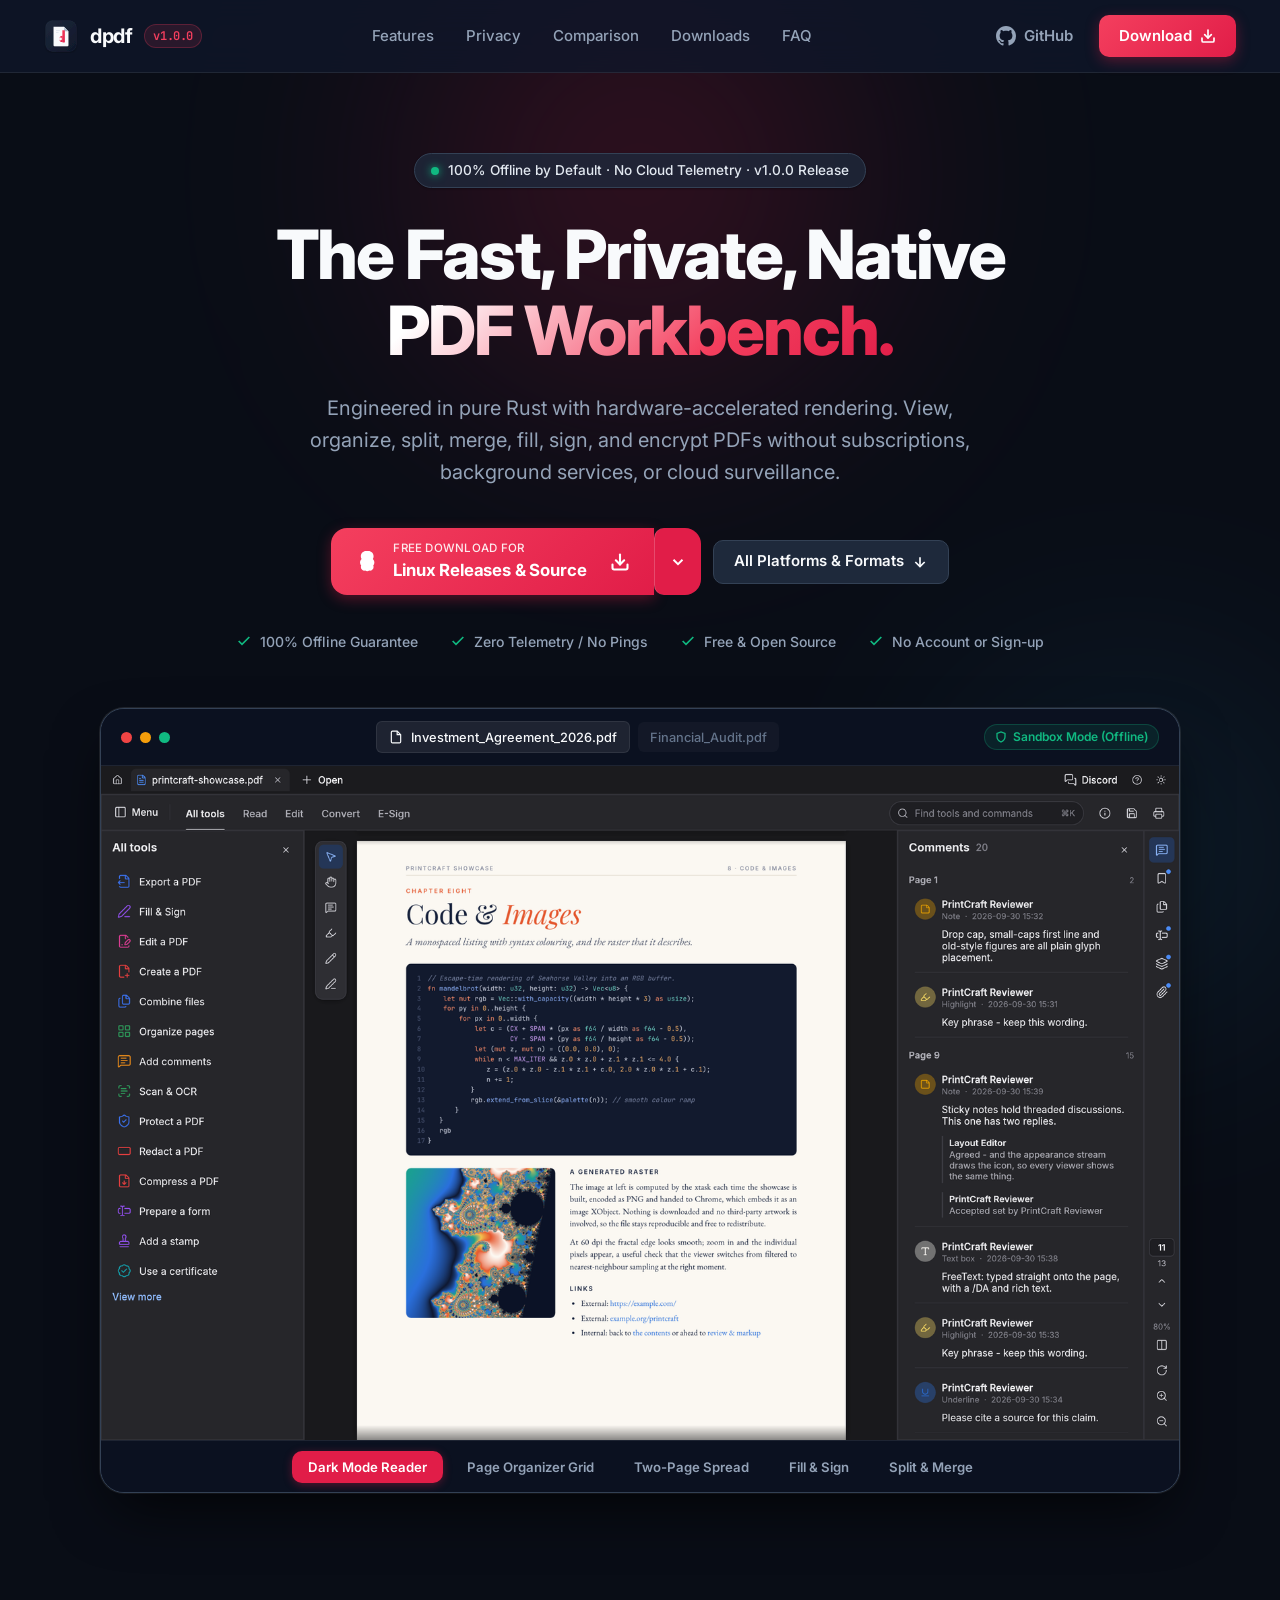
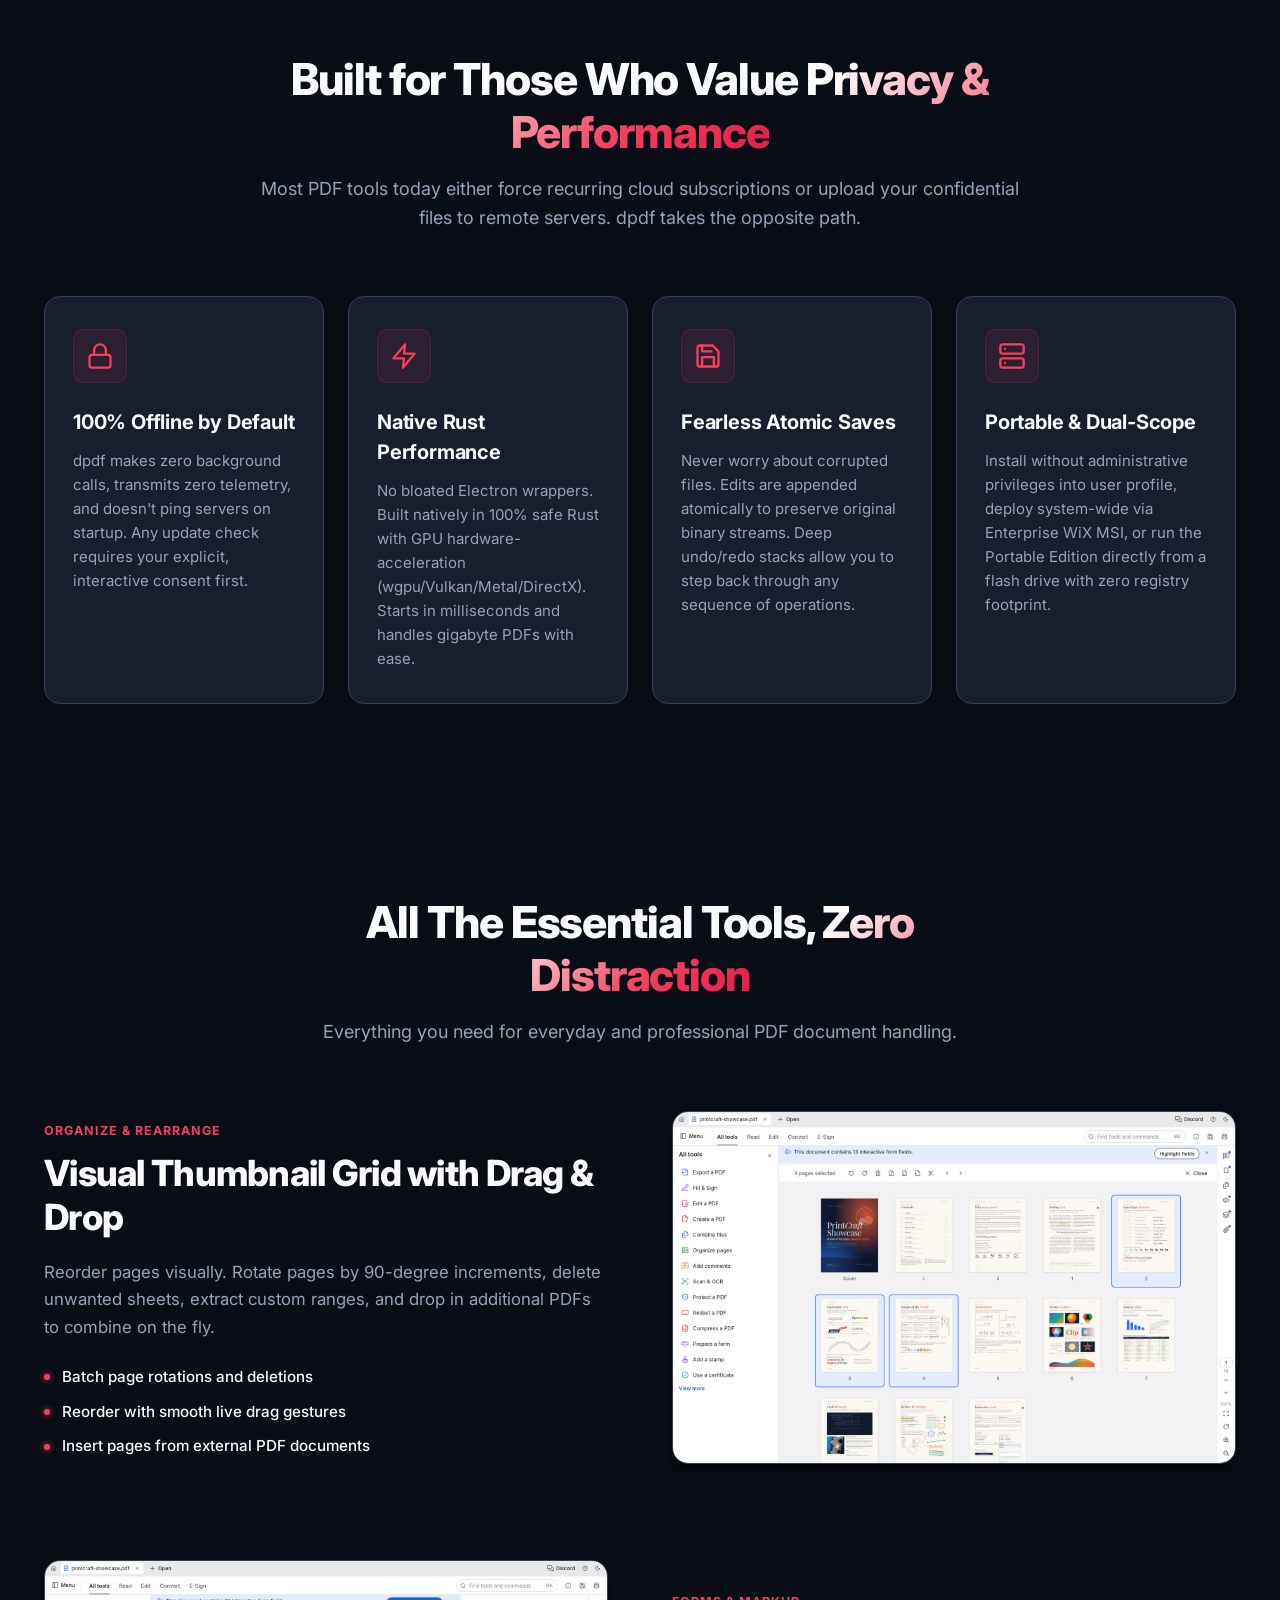
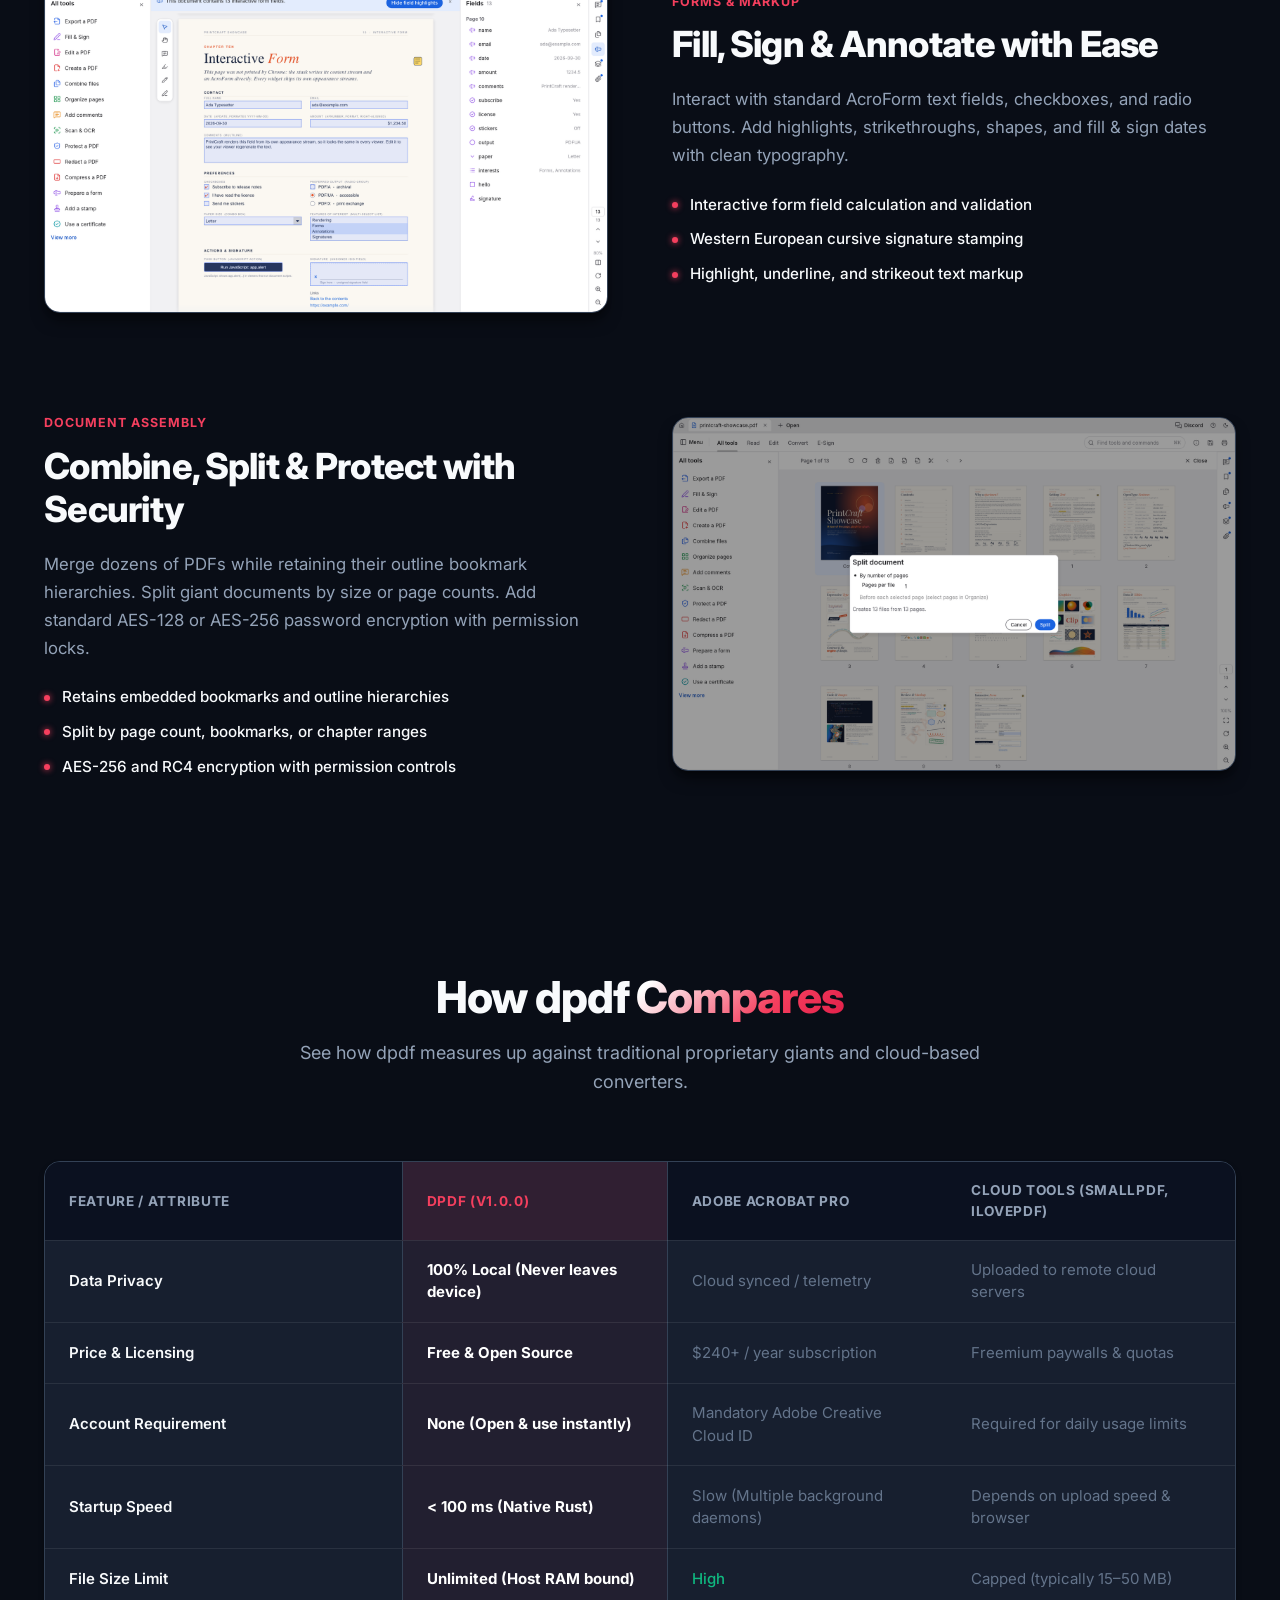
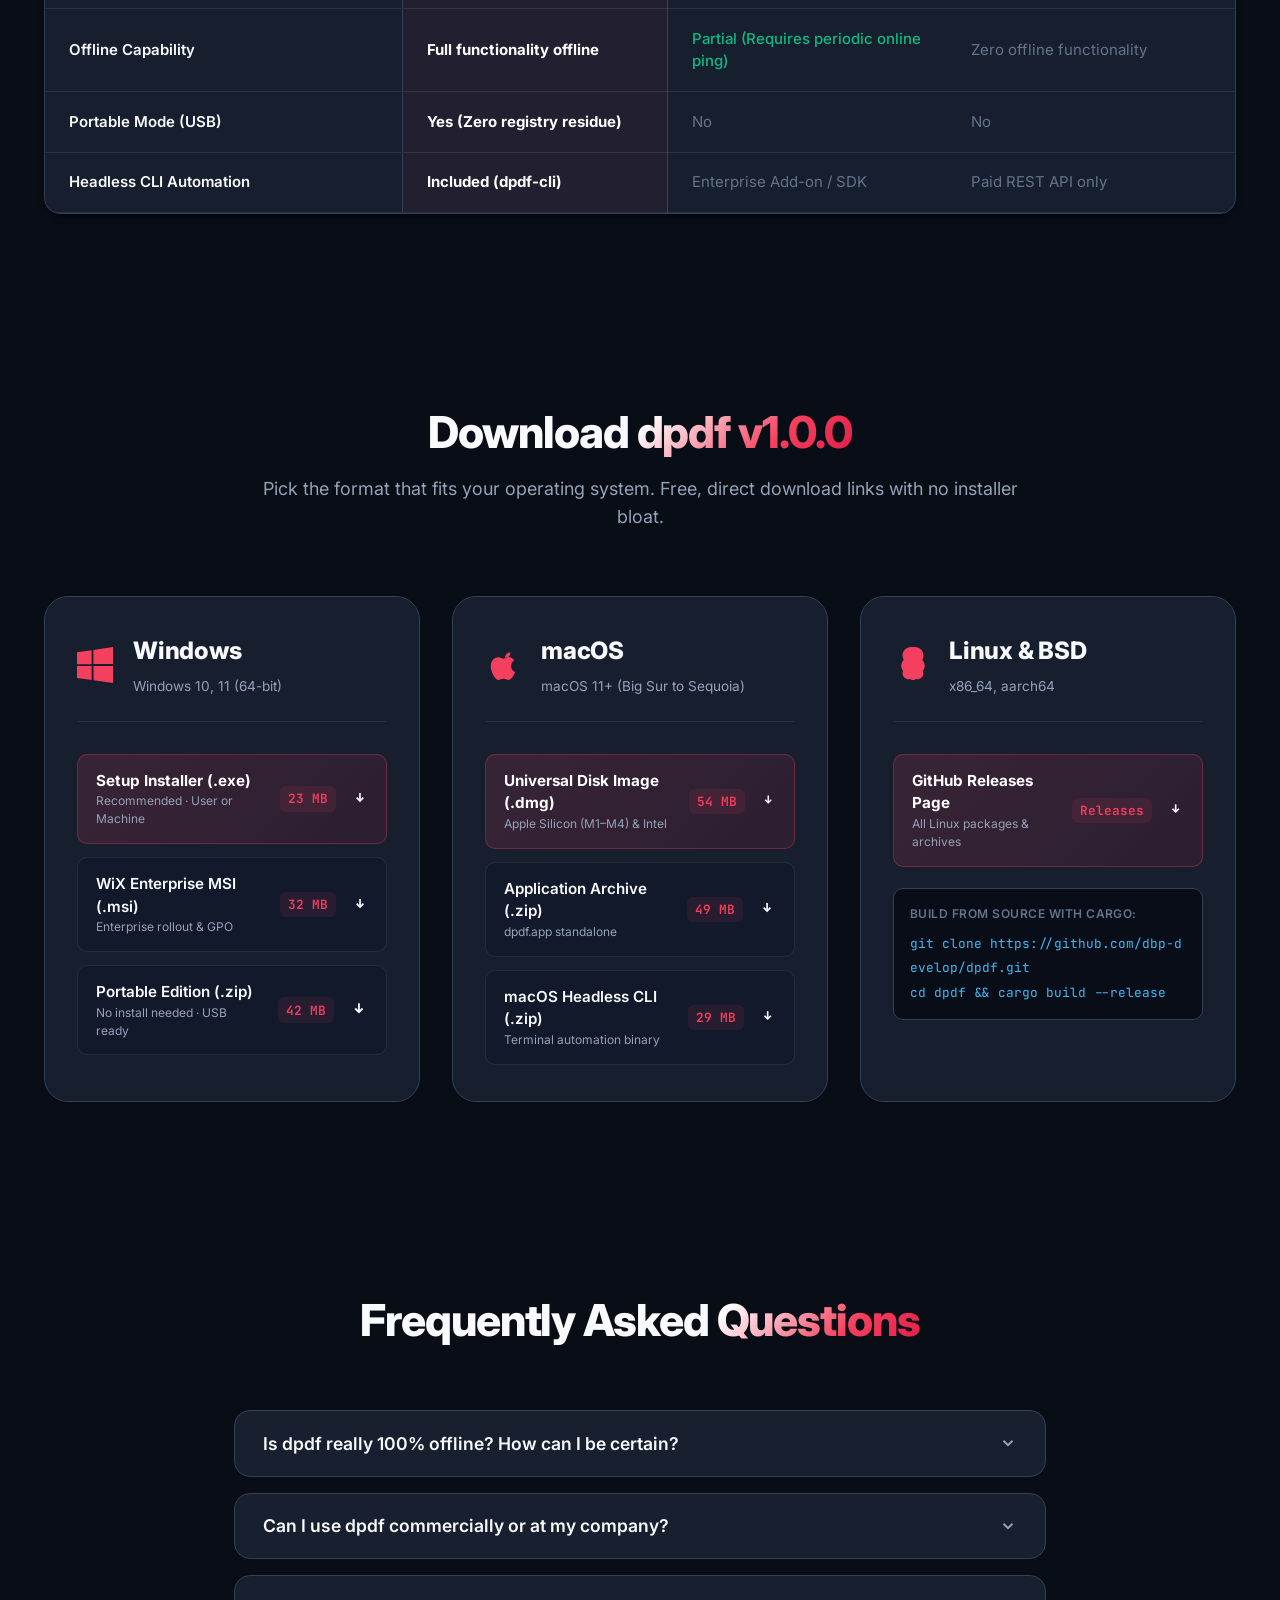
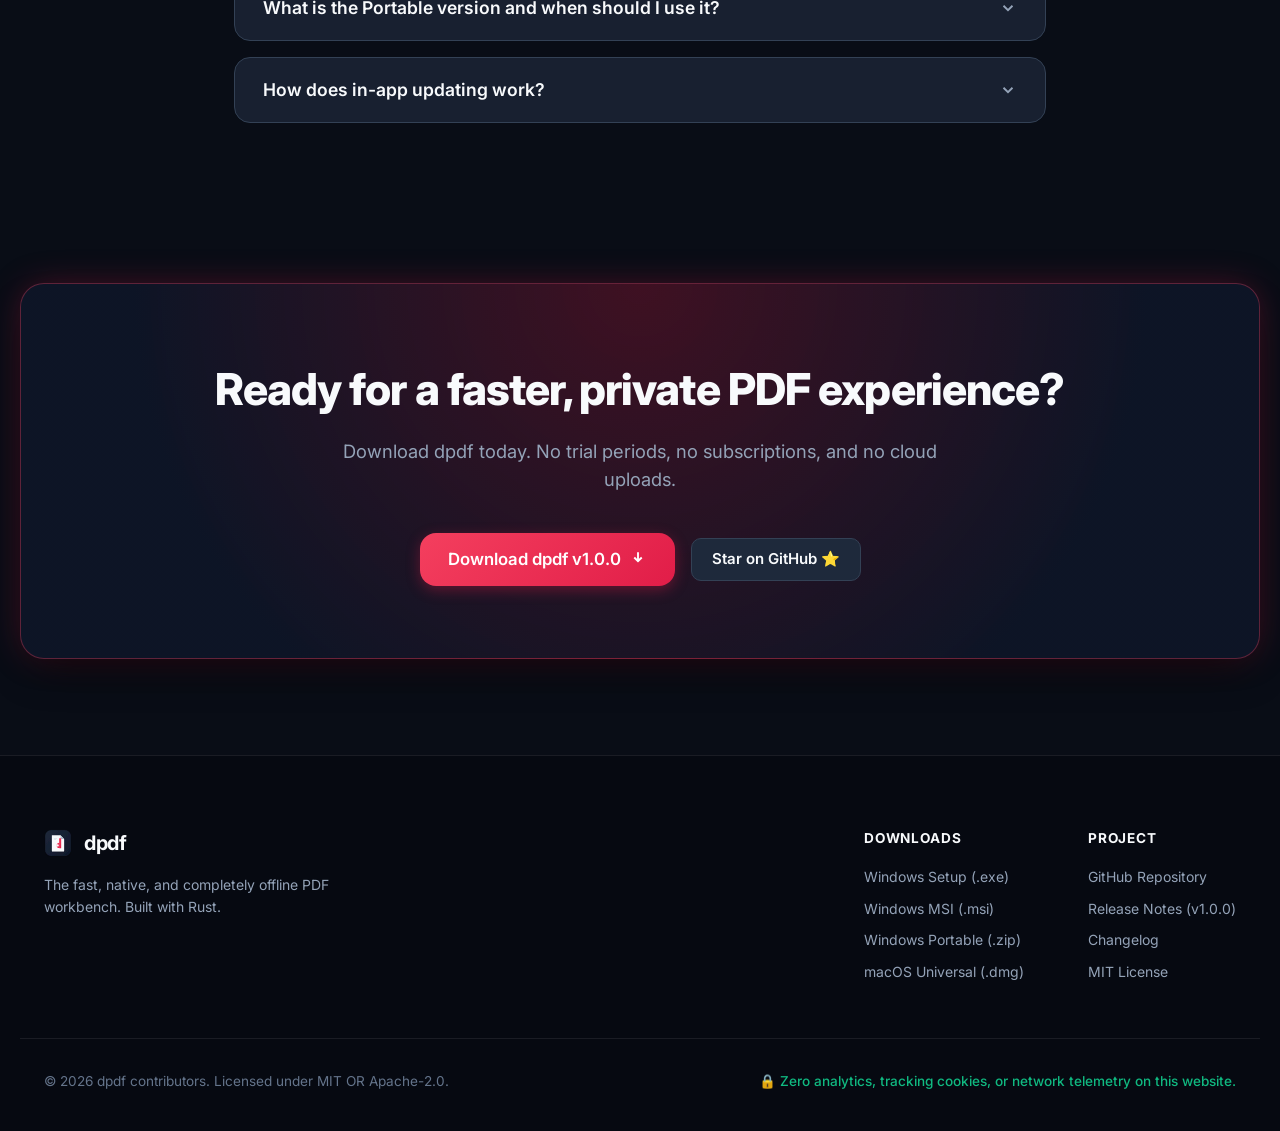
==== website/index.html @ d5a06e7b "feat(website): create modern product landing page for dpdf with direct downloads" ====
<!DOCTYPE html>
<html lang="en">
<head>
  <meta charset="UTF-8">
  <meta name="viewport" content="width=device-width, initial-scale=1.0">
  <title>dpdf — Fast, Private, and Completely Offline PDF Workbench</title>
  <meta name="description" content="A fast, native, and 100% offline PDF reader and editor written in pure Rust. View, organize, merge, split, annotate, and protect PDF documents with zero telemetry.">
  
  <!-- Open Graph / Social Media -->
  <meta property="og:type" content="website">
  <meta property="og:title" content="dpdf — Fast, Private, Completely Offline PDF Workbench">
  <meta property="og:description" content="Lightweight, zero-telemetry, pure native PDF workbench for Windows, macOS, and Linux. No accounts, no cloud uploads, instant startup.">
  <meta property="og:image" content="assets/dpdf-1024.png">
  
  <!-- Favicon -->
  <link rel="icon" type="image/svg+xml" href="assets/dpdf-icon.svg">
  <link rel="icon" type="image/x-icon" href="assets/dpdf.ico">
  <link rel="apple-touch-icon" href="assets/dpdf-1024.png">

  <!-- Google Fonts: Inter & JetBrains Mono -->
  <link rel="preconnect" href="https://fonts.googleapis.com">
  <link rel="preconnect" href="https://fonts.gstatic.com" crossorigin>
  <link href="https://fonts.googleapis.com/css2?family=Inter:wght@300;400;500;600;700;800&family=JetBrains+Mono:wght@400;600&display=swap" rel="stylesheet">

  <link rel="stylesheet" href="css/style.css">
</head>
<body class="dark-theme">

  <!-- Background decorative glows -->
  <div class="glow-bg glow-primary"></div>
  <div class="glow-bg glow-secondary"></div>

  <!-- Sticky Navbar -->
  <header class="navbar-wrapper">
    <div class="container navbar">
      <a href="#" class="brand-logo" aria-label="dpdf home">
        <img src="assets/dpdf-icon.svg" alt="dpdf mark" width="34" height="34" class="logo-mark">
        <span class="logo-text">dpdf</span>
        <span class="version-tag">v1.0.0</span>
      </a>

      <nav class="nav-links">
        <a href="#features">Features</a>
        <a href="#privacy">Privacy</a>
        <a href="#comparison">Comparison</a>
        <a href="#downloads">Downloads</a>
        <a href="#faq">FAQ</a>
      </nav>

      <div class="nav-actions">
        <a href="https://github.com/dbp-develop/dpdf" target="_blank" rel="noopener noreferrer" class="btn btn-ghost" title="View Source on GitHub">
          <svg width="20" height="20" viewBox="0 0 24 24" fill="currentColor">
            <path d="M12 0C5.37 0 0 5.37 0 12c0 5.31 3.435 9.795 8.205 11.385.6.105.825-.255.825-.57 0-.285-.015-1.23-.015-2.235-3.015.555-3.795-.735-4.035-1.41-.135-.345-.72-1.41-1.23-1.695-.42-.225-1.02-.78-.015-.795.945-.015 1.62.87 1.845 1.23 1.08 1.815 2.805 1.305 3.495.99.105-.78.42-1.305.765-1.605-2.67-.3-5.46-1.335-5.46-5.925 0-1.305.465-2.385 1.23-3.225-.12-.3-.54-1.53.12-3.18 0 0 1.005-.315 3.3 1.23.96-.27 1.98-.405 3-.405s2.04.135 3 .405c2.295-1.56 3.3-1.23 3.3-1.23.66 1.65.24 2.88.12 3.18.765.84 1.23 1.905 1.23 3.225 0 4.605-2.805 5.625-5.475 5.925.435.375.81 1.095.81 2.22 0 1.605-.015 2.895-.015 3.3 0 .315.225.69.825.57A12.02 12.02 0 0024 12c0-6.63-5.37-12-12-12z"/>
          </svg>
          <span class="desktop-only">GitHub</span>
        </a>
        <a href="#downloads" class="btn btn-primary nav-download-btn">
          <span>Download</span>
          <svg width="16" height="16" viewBox="0 0 24 24" fill="none" stroke="currentColor" stroke-width="2.5" stroke-linecap="round" stroke-linejoin="round">
            <path d="M21 15v4a2 2 0 0 1-2 2H5a2 2 0 0 1-2-2v-4"/>
            <polyline points="7 10 12 15 17 10"/>
            <line x1="12" y1="15" x2="12" y2="3"/>
          </svg>
        </a>
      </div>
    </div>
  </header>

  <!-- Hero Section -->
  <section class="hero-section">
    <div class="container hero-content">
      <div class="badge-pill">
        <span class="badge-dot"></span>
        <span>100% Offline by Default · No Cloud Telemetry · v1.0.0 Release</span>
      </div>

      <h1 class="hero-title">
        The Fast, Private, Native<br>
        <span class="text-gradient">PDF Workbench.</span>
      </h1>

      <p class="hero-subtitle">
        Engineered in pure Rust with hardware-accelerated rendering. View, organize, split, merge, fill, sign, and encrypt PDFs without subscriptions, background services, or cloud surveillance.
      </p>

      <!-- Smart Detected Download CTA -->
      <div class="hero-cta-container">
        <div class="primary-download-group">
          <a href="https://github.com/dbp-develop/dpdf/releases/download/v1.0.0/dpdf-1.0.0-setup.exe" id="main-download-btn" class="btn btn-hero btn-primary">
            <div class="btn-icon-wrapper" id="btn-os-icon">
              <!-- Default Windows icon -->
              <svg width="22" height="22" viewBox="0 0 24 24" fill="currentColor">
                <path d="M0 3.449L9.75 2.1v9.451H0m10.949-9.602L24 0v11.4H10.949M0 12.6h9.75v9.451L0 20.699M10.949 12.6H24V24l-12.9-1.801"/>
              </svg>
            </div>
            <div class="btn-text-wrapper">
              <span class="btn-subtext">Free Download for</span>
              <span class="btn-maintext" id="btn-os-label">Windows (64-bit .exe)</span>
            </div>
            <svg class="btn-arrow" width="20" height="20" viewBox="0 0 24 24" fill="none" stroke="currentColor" stroke-width="2.5" stroke-linecap="round" stroke-linejoin="round">
              <path d="M21 15v4a2 2 0 0 1-2 2H5a2 2 0 0 1-2-2v-4"/>
              <polyline points="7 10 12 15 17 10"/>
              <line x1="12" y1="15" x2="12" y2="3"/>
            </svg>
          </a>

          <!-- Quick platform picker dropdown toggle -->
          <button class="btn btn-hero-dropdown" id="platform-menu-toggle" aria-label="Choose other platform" aria-expanded="false">
            <svg width="18" height="18" viewBox="0 0 24 24" fill="none" stroke="currentColor" stroke-width="2.5">
              <polyline points="6 9 12 15 18 9"></polyline>
            </svg>
          </button>

          <!-- Dropdown menu -->
          <div class="platform-dropdown-menu" id="platform-dropdown">
            <div class="dropdown-header">Windows (64-bit)</div>
            <a href="https://github.com/dbp-develop/dpdf/releases/download/v1.0.0/dpdf-1.0.0-setup.exe" class="dropdown-item">
              <span class="item-title">Setup Installer (.exe)</span>
              <span class="item-desc">User & Machine UAC options · 23 MB</span>
            </a>
            <a href="https://github.com/dbp-develop/dpdf/releases/download/v1.0.0/dpdf-1.0.0-windows-x64.msi" class="dropdown-item">
              <span class="item-title">WiX Enterprise Package (.msi)</span>
              <span class="item-desc">Enterprise deployment & associations · 32 MB</span>
            </a>
            <a href="https://github.com/dbp-develop/dpdf/releases/download/v1.0.0/dpdf-1.0.0-windows-x64-portable.zip" class="dropdown-item">
              <span class="item-title">Portable Edition (.zip)</span>
              <span class="item-desc">Zero-install standalone (USB ready) · 42 MB</span>
            </a>

            <div class="dropdown-divider"></div>
            <div class="dropdown-header">macOS (Universal)</div>
            <a href="https://github.com/dbp-develop/dpdf/releases/download/v1.0.0/dpdf-1.0.0-macos-universal.dmg" class="dropdown-item">
              <span class="item-title">Apple Silicon & Intel (.dmg)</span>
              <span class="item-desc">Drag to Applications disk image · 54 MB</span>
            </a>
            <a href="https://github.com/dbp-develop/dpdf/releases/download/v1.0.0/dpdf-1.0.0-macos-universal.zip" class="dropdown-item">
              <span class="item-title">macOS App Archive (.zip)</span>
              <span class="item-desc">Universal dpdf.app bundle · 49 MB</span>
            </a>

            <div class="dropdown-divider"></div>
            <div class="dropdown-header">Linux & Automation</div>
            <a href="https://github.com/dbp-develop/dpdf/releases/latest" class="dropdown-item">
              <span class="item-title">Linux Releases & Source</span>
              <span class="item-desc">Tarball, AppImage, and source packages</span>
            </a>
            <a href="https://github.com/dbp-develop/dpdf/releases/download/v1.0.0/dpdf-cli-1.0.0-macos-universal.zip" class="dropdown-item">
              <span class="item-title">Headless CLI (dpdf-cli)</span>
              <span class="item-desc">For batch scripts, CI/CD, and terminals</span>
            </a>
          </div>
        </div>

        <a href="#downloads" class="btn btn-secondary">
          <span>All Platforms & Formats</span>
          <svg width="16" height="16" viewBox="0 0 24 24" fill="none" stroke="currentColor" stroke-width="2.5">
            <line x1="12" y1="5" x2="12" y2="19"></line>
            <polyline points="19 12 12 19 5 12"></polyline>
          </svg>
        </a>
      </div>

      <div class="hero-trust-bar">
        <div class="trust-item">
          <svg width="16" height="16" viewBox="0 0 24 24" fill="none" stroke="var(--color-emerald)" stroke-width="2.5"><polyline points="20 6 9 17 4 12"/></svg>
          <span>100% Offline Guarantee</span>
        </div>
        <div class="trust-item">
          <svg width="16" height="16" viewBox="0 0 24 24" fill="none" stroke="var(--color-emerald)" stroke-width="2.5"><polyline points="20 6 9 17 4 12"/></svg>
          <span>Zero Telemetry / No Pings</span>
        </div>
        <div class="trust-item">
          <svg width="16" height="16" viewBox="0 0 24 24" fill="none" stroke="var(--color-emerald)" stroke-width="2.5"><polyline points="20 6 9 17 4 12"/></svg>
          <span>Free & Open Source</span>
        </div>
        <div class="trust-item">
          <svg width="16" height="16" viewBox="0 0 24 24" fill="none" stroke="var(--color-emerald)" stroke-width="2.5"><polyline points="20 6 9 17 4 12"/></svg>
          <span>No Account or Sign-up</span>
        </div>
      </div>

      <!-- App Mockup Preview -->
      <div class="hero-window-mockup">
        <div class="window-chrome">
          <div class="window-controls">
            <span class="control-dot close"></span>
            <span class="control-dot minimize"></span>
            <span class="control-dot maximize"></span>
          </div>
          <div class="window-tabs">
            <div class="window-tab active">
              <svg width="14" height="14" viewBox="0 0 24 24" fill="none" stroke="currentColor" stroke-width="2"><path d="M14 2H6a2 2 0 0 0-2 2v16a2 2 0 0 0 2 2h12a2 2 0 0 0 2-2V8z"/><polyline points="14 2 14 8 20 8"/></svg>
              <span>Investment_Agreement_2026.pdf</span>
            </div>
            <div class="window-tab">
              <span>Financial_Audit.pdf</span>
            </div>
          </div>
          <div class="window-badge">
            <svg width="12" height="12" viewBox="0 0 24 24" fill="none" stroke="var(--color-emerald)" stroke-width="2.5"><path d="M12 22s8-4 8-10V5l-8-3-8 3v7c0 6 8 10 8 10z"/></svg>
            <span>Sandbox Mode (Offline)</span>
          </div>
        </div>

        <div class="window-viewport">
          <img src="assets/pdfcraft-dark.png" id="preview-img" alt="dpdf desktop application preview" loading="eager">
        </div>

        <!-- Interactive preview switchers -->
        <div class="preview-tabs">
          <button class="preview-tab active" data-src="assets/pdfcraft-dark.png">Dark Mode Reader</button>
          <button class="preview-tab" data-src="assets/pdfcraft-organize.png">Page Organizer Grid</button>
          <button class="preview-tab" data-src="assets/pdfcraft-viewer.png">Two-Page Spread</button>
          <button class="preview-tab" data-src="assets/pdfcraft-forms.png">Fill & Sign</button>
          <button class="preview-tab" data-src="assets/pdfcraft-split.png">Split & Merge</button>
        </div>
      </div>
    </div>
  </section>

  <!-- Core Pillars Grid -->
  <section class="section pillars-section" id="privacy">
    <div class="container">
      <div class="section-header">
        <h2 class="section-title">Built for Those Who Value <span class="text-gradient">Privacy & Performance</span></h2>
        <p class="section-subtitle">Most PDF tools today either force recurring cloud subscriptions or upload your confidential files to remote servers. dpdf takes the opposite path.</p>
      </div>

      <div class="pillars-grid">
        <div class="pillar-card">
          <div class="pillar-icon-box">
            <svg width="28" height="28" viewBox="0 0 24 24" fill="none" stroke="currentColor" stroke-width="2" stroke-linecap="round" stroke-linejoin="round">
              <rect x="3" y="11" width="18" height="11" rx="2" ry="2"/>
              <path d="M7 11V7a5 5 0 0 1 10 0v4"/>
            </svg>
          </div>
          <h3 class="pillar-title">100% Offline by Default</h3>
          <p class="pillar-desc">
            dpdf makes zero background calls, transmits zero telemetry, and doesn't ping servers on startup. Any update check requires your explicit, interactive consent first.
          </p>
        </div>

        <div class="pillar-card">
          <div class="pillar-icon-box">
            <svg width="28" height="28" viewBox="0 0 24 24" fill="none" stroke="currentColor" stroke-width="2" stroke-linecap="round" stroke-linejoin="round">
              <polygon points="13 2 3 14 12 14 11 22 21 10 12 10 13 2"/>
            </svg>
          </div>
          <h3 class="pillar-title">Native Rust Performance</h3>
          <p class="pillar-desc">
            No bloated Electron wrappers. Built natively in 100% safe Rust with GPU hardware-acceleration (wgpu/Vulkan/Metal/DirectX). Starts in milliseconds and handles gigabyte PDFs with ease.
          </p>
        </div>

        <div class="pillar-card">
          <div class="pillar-icon-box">
            <svg width="28" height="28" viewBox="0 0 24 24" fill="none" stroke="currentColor" stroke-width="2" stroke-linecap="round" stroke-linejoin="round">
              <path d="M19 21H5a2 2 0 0 1-2-2V5a2 2 0 0 1 2-2h11l5 5v11a2 2 0 0 1-2 2z"/>
              <polyline points="17 21 17 13 7 13 7 21"/>
              <polyline points="7 3 7 8 15 8"/>
            </svg>
          </div>
          <h3 class="pillar-title">Fearless Atomic Saves</h3>
          <p class="pillar-desc">
            Never worry about corrupted files. Edits are appended atomically to preserve original binary streams. Deep undo/redo stacks allow you to step back through any sequence of operations.
          </p>
        </div>

        <div class="pillar-card">
          <div class="pillar-icon-box">
            <svg width="28" height="28" viewBox="0 0 24 24" fill="none" stroke="currentColor" stroke-width="2" stroke-linecap="round" stroke-linejoin="round">
              <rect x="2" y="2" width="20" height="8" rx="2" ry="2"/>
              <rect x="2" y="14" width="20" height="8" rx="2" ry="2"/>
              <line x1="6" y1="6" x2="6.01" y2="6"/>
              <line x1="6" y1="18" x2="6.01" y2="18"/>
            </svg>
          </div>
          <h3 class="pillar-title">Portable & Dual-Scope</h3>
          <p class="pillar-desc">
            Install without administrative privileges into user profile, deploy system-wide via Enterprise WiX MSI, or run the Portable Edition directly from a flash drive with zero registry footprint.
          </p>
        </div>
      </div>
    </div>
  </section>

  <!-- Feature Showcase -->
  <section class="section features-section" id="features">
    <div class="container">
      <div class="section-header">
        <h2 class="section-title">All The Essential Tools, <span class="text-gradient">Zero Distraction</span></h2>
        <p class="section-subtitle">Everything you need for everyday and professional PDF document handling.</p>
      </div>

      <div class="feature-rows">
        <!-- Feature 1 -->
        <div class="feature-row">
          <div class="feature-info">
            <span class="feature-tag">Organize & Rearrange</span>
            <h3 class="feature-heading">Visual Thumbnail Grid with Drag & Drop</h3>
            <p class="feature-text">
              Reorder pages visually. Rotate pages by 90-degree increments, delete unwanted sheets, extract custom ranges, and drop in additional PDFs to combine on the fly.
            </p>
            <ul class="feature-checklist">
              <li>Batch page rotations and deletions</li>
              <li>Reorder with smooth live drag gestures</li>
              <li>Insert pages from external PDF documents</li>
            </ul>
          </div>
          <div class="feature-media">
            <img src="assets/pdfcraft-organize.png" alt="dpdf organize pages tool" loading="lazy">
          </div>
        </div>

        <!-- Feature 2 -->
        <div class="feature-row reverse">
          <div class="feature-info">
            <span class="feature-tag">Forms & Markup</span>
            <h3 class="feature-heading">Fill, Sign & Annotate with Ease</h3>
            <p class="feature-text">
              Interact with standard AcroForm text fields, checkboxes, and radio buttons. Add highlights, strikethroughs, shapes, and fill & sign dates with clean typography.
            </p>
            <ul class="feature-checklist">
              <li>Interactive form field calculation and validation</li>
              <li>Western European cursive signature stamping</li>
              <li>Highlight, underline, and strikeout text markup</li>
            </ul>
          </div>
          <div class="feature-media">
            <img src="assets/pdfcraft-forms.png" alt="dpdf form filling and annotation" loading="lazy">
          </div>
        </div>

        <!-- Feature 3 -->
        <div class="feature-row">
          <div class="feature-info">
            <span class="feature-tag">Document Assembly</span>
            <h3 class="feature-heading">Combine, Split & Protect with Security</h3>
            <p class="feature-text">
              Merge dozens of PDFs while retaining their outline bookmark hierarchies. Split giant documents by size or page counts. Add standard AES-128 or AES-256 password encryption with permission locks.
            </p>
            <ul class="feature-checklist">
              <li>Retains embedded bookmarks and outline hierarchies</li>
              <li>Split by page count, bookmarks, or chapter ranges</li>
              <li>AES-256 and RC4 encryption with permission controls</li>
            </ul>
          </div>
          <div class="feature-media">
            <img src="assets/pdfcraft-split.png" alt="dpdf split and combine PDFs" loading="lazy">
          </div>
        </div>
      </div>
    </div>
  </section>

  <!-- Head-to-Head Comparison -->
  <section class="section comparison-section" id="comparison">
    <div class="container">
      <div class="section-header">
        <h2 class="section-title">How dpdf <span class="text-gradient">Compares</span></h2>
        <p class="section-subtitle">See how dpdf measures up against traditional proprietary giants and cloud-based converters.</p>
      </div>

      <div class="table-wrapper">
        <table class="comparison-table">
          <thead>
            <tr>
              <th class="table-col-feature">Feature / Attribute</th>
              <th class="table-col-dpdf highlight">dpdf (v1.0.0)</th>
              <th class="table-col-other">Adobe Acrobat Pro</th>
              <th class="table-col-other">Cloud Tools (Smallpdf, ILovePDF)</th>
            </tr>
          </thead>
          <tbody>
            <tr>
              <td class="feature-name">Data Privacy</td>
              <td class="table-cell-check highlight"><strong>100% Local (Never leaves device)</strong></td>
              <td class="table-cell-cross">Cloud synced / telemetry</td>
              <td class="table-cell-cross">Uploaded to remote cloud servers</td>
            </tr>
            <tr>
              <td class="feature-name">Price & Licensing</td>
              <td class="table-cell-check highlight"><strong>Free & Open Source</strong></td>
              <td class="table-cell-cross">$240+ / year subscription</td>
              <td class="table-cell-cross">Freemium paywalls & quotas</td>
            </tr>
            <tr>
              <td class="feature-name">Account Requirement</td>
              <td class="table-cell-check highlight"><strong>None (Open & use instantly)</strong></td>
              <td class="table-cell-cross">Mandatory Adobe Creative Cloud ID</td>
              <td class="table-cell-cross">Required for daily usage limits</td>
            </tr>
            <tr>
              <td class="feature-name">Startup Speed</td>
              <td class="table-cell-check highlight"><strong>&lt; 100 ms (Native Rust)</strong></td>
              <td class="table-cell-cross">Slow (Multiple background daemons)</td>
              <td class="table-cell-cross">Depends on upload speed & browser</td>
            </tr>
            <tr>
              <td class="feature-name">File Size Limit</td>
              <td class="table-cell-check highlight"><strong>Unlimited (Host RAM bound)</strong></td>
              <td class="table-cell-check">High</td>
              <td class="table-cell-cross">Capped (typically 15–50 MB)</td>
            </tr>
            <tr>
              <td class="feature-name">Offline Capability</td>
              <td class="table-cell-check highlight"><strong>Full functionality offline</strong></td>
              <td class="table-cell-check">Partial (Requires periodic online ping)</td>
              <td class="table-cell-cross">Zero offline functionality</td>
            </tr>
            <tr>
              <td class="feature-name">Portable Mode (USB)</td>
              <td class="table-cell-check highlight"><strong>Yes (Zero registry residue)</strong></td>
              <td class="table-cell-cross">No</td>
              <td class="table-cell-cross">No</td>
            </tr>
            <tr>
              <td class="feature-name">Headless CLI Automation</td>
              <td class="table-cell-check highlight"><strong>Included (dpdf-cli)</strong></td>
              <td class="table-cell-cross">Enterprise Add-on / SDK</td>
              <td class="table-cell-cross">Paid REST API only</td>
            </tr>
          </tbody>
        </table>
      </div>
    </div>
  </section>

  <!-- Direct Downloads Section -->
  <section class="section downloads-section" id="downloads">
    <div class="container">
      <div class="section-header">
        <h2 class="section-title">Download <span class="text-gradient">dpdf v1.0.0</span></h2>
        <p class="section-subtitle">Pick the format that fits your operating system. Free, direct download links with no installer bloat.</p>
      </div>

      <div class="download-cards-grid">
        <!-- Windows Card -->
        <div class="download-card">
          <div class="card-os-header">
            <svg class="os-icon" width="36" height="36" viewBox="0 0 24 24" fill="currentColor">
              <path d="M0 3.449L9.75 2.1v9.451H0m10.949-9.602L24 0v11.4H10.949M0 12.6h9.75v9.451L0 20.699M10.949 12.6H24V24l-12.9-1.801"/>
            </svg>
            <div>
              <h3 class="card-os-name">Windows</h3>
              <span class="card-os-sub">Windows 10, 11 (64-bit)</span>
            </div>
          </div>

          <div class="download-options-list">
            <a href="https://github.com/dbp-develop/dpdf/releases/download/v1.0.0/dpdf-1.0.0-setup.exe" class="download-link-row primary-link">
              <div class="link-meta">
                <span class="link-name">Setup Installer (.exe)</span>
                <span class="link-tag">Recommended · User or Machine</span>
              </div>
              <span class="link-size">23 MB</span>
              <svg width="18" height="18" viewBox="0 0 24 24" fill="none" stroke="currentColor" stroke-width="2.5"><polyline points="7 10 12 15 17 10"/><line x1="12" y1="15" x2="12" y2="3"/></svg>
            </a>

            <a href="https://github.com/dbp-develop/dpdf/releases/download/v1.0.0/dpdf-1.0.0-windows-x64.msi" class="download-link-row">
              <div class="link-meta">
                <span class="link-name">WiX Enterprise MSI (.msi)</span>
                <span class="link-tag">Enterprise rollout & GPO</span>
              </div>
              <span class="link-size">32 MB</span>
              <svg width="18" height="18" viewBox="0 0 24 24" fill="none" stroke="currentColor" stroke-width="2.5"><polyline points="7 10 12 15 17 10"/><line x1="12" y1="15" x2="12" y2="3"/></svg>
            </a>

            <a href="https://github.com/dbp-develop/dpdf/releases/download/v1.0.0/dpdf-1.0.0-windows-x64-portable.zip" class="download-link-row">
              <div class="link-meta">
                <span class="link-name">Portable Edition (.zip)</span>
                <span class="link-tag">No install needed · USB ready</span>
              </div>
              <span class="link-size">42 MB</span>
              <svg width="18" height="18" viewBox="0 0 24 24" fill="none" stroke="currentColor" stroke-width="2.5"><polyline points="7 10 12 15 17 10"/><line x1="12" y1="15" x2="12" y2="3"/></svg>
            </a>
          </div>
        </div>

        <!-- macOS Card -->
        <div class="download-card">
          <div class="card-os-header">
            <svg class="os-icon" width="36" height="36" viewBox="0 0 24 24" fill="currentColor">
              <path d="M18.71 19.5c-.83 1.24-1.71 2.45-3.05 2.47-1.34.03-1.77-.79-3.29-.79-1.53 0-2 .77-3.27.82-1.31.05-2.3-1.32-3.14-2.53C4.25 17 2.94 12.45 4.7 9.39c.87-1.52 2.43-2.48 4.12-2.51 1.28-.02 2.5.87 3.29.87.78 0 2.26-1.07 3.81-.91.65.03 2.47.26 3.64 1.98-.09.06-2.17 1.28-2.15 3.81.03 3.02 2.65 4.03 2.68 4.04-.03.07-.42 1.44-1.38 2.83M15.97 6.37c.61-.75 1.04-1.8 0.92-2.85-.9.04-2 .6-2.63 1.34-.55.63-.99 1.68-.86 2.7 1 .08 1.96-.44 2.57-1.19z"/>
            </svg>
            <div>
              <h3 class="card-os-name">macOS</h3>
              <span class="card-os-sub">macOS 11+ (Big Sur to Sequoia)</span>
            </div>
          </div>

          <div class="download-options-list">
            <a href="https://github.com/dbp-develop/dpdf/releases/download/v1.0.0/dpdf-1.0.0-macos-universal.dmg" class="download-link-row primary-link">
              <div class="link-meta">
                <span class="link-name">Universal Disk Image (.dmg)</span>
                <span class="link-tag">Apple Silicon (M1–M4) & Intel</span>
              </div>
              <span class="link-size">54 MB</span>
              <svg width="18" height="18" viewBox="0 0 24 24" fill="none" stroke="currentColor" stroke-width="2.5"><polyline points="7 10 12 15 17 10"/><line x1="12" y1="15" x2="12" y2="3"/></svg>
            </a>

            <a href="https://github.com/dbp-develop/dpdf/releases/download/v1.0.0/dpdf-1.0.0-macos-universal.zip" class="download-link-row">
              <div class="link-meta">
                <span class="link-name">Application Archive (.zip)</span>
                <span class="link-tag">dpdf.app standalone</span>
              </div>
              <span class="link-size">49 MB</span>
              <svg width="18" height="18" viewBox="0 0 24 24" fill="none" stroke="currentColor" stroke-width="2.5"><polyline points="7 10 12 15 17 10"/><line x1="12" y1="15" x2="12" y2="3"/></svg>
            </a>

            <a href="https://github.com/dbp-develop/dpdf/releases/download/v1.0.0/dpdf-cli-1.0.0-macos-universal.zip" class="download-link-row">
              <div class="link-meta">
                <span class="link-name">macOS Headless CLI (.zip)</span>
                <span class="link-tag">Terminal automation binary</span>
              </div>
              <span class="link-size">29 MB</span>
              <svg width="18" height="18" viewBox="0 0 24 24" fill="none" stroke="currentColor" stroke-width="2.5"><polyline points="7 10 12 15 17 10"/><line x1="12" y1="15" x2="12" y2="3"/></svg>
            </a>
          </div>
        </div>

        <!-- Linux Card -->
        <div class="download-card">
          <div class="card-os-header">
            <svg class="os-icon" width="36" height="36" viewBox="0 0 24 24" fill="currentColor">
              <path d="M12.012 0c-3.13 0-5.672 2.542-5.672 5.672 0 1.077.307 2.083.84 2.941C6.273 9.429 5.5 10.871 5.5 12.5c0 1.258.463 2.41 1.229 3.3-.23.51-.36 1.079-.36 1.68 0 2.21 1.79 4 4 4 .26 0 .51-.03.76-.08.64.38 1.39.6 2.19.6s1.55-.22 2.19-.6c.25.05.5.08.76.08 2.21 0 4-1.79 4-4 0-.601-.13-1.17-.36-1.68.766-.89 1.229-2.042 1.229-3.3 0-1.629-.773-3.071-1.68-3.887.533-.858.84-1.864.84-2.941 0-3.13-2.542-5.672-5.672-5.672z"/>
            </svg>
            <div>
              <h3 class="card-os-name">Linux & BSD</h3>
              <span class="card-os-sub">x86_64, aarch64</span>
            </div>
          </div>

          <div class="download-options-list">
            <a href="https://github.com/dbp-develop/dpdf/releases/latest" class="download-link-row primary-link">
              <div class="link-meta">
                <span class="link-name">GitHub Releases Page</span>
                <span class="link-tag">All Linux packages & archives</span>
              </div>
              <span class="link-size">Releases</span>
              <svg width="18" height="18" viewBox="0 0 24 24" fill="none" stroke="currentColor" stroke-width="2.5"><polyline points="7 10 12 15 17 10"/><line x1="12" y1="15" x2="12" y2="3"/></svg>
            </a>

            <div class="code-snippet-box">
              <span class="snippet-label">Build from source with Cargo:</span>
              <code>git clone https://github.com/dbp-develop/dpdf.git<br>cd dpdf && cargo build --release</code>
            </div>
          </div>
        </div>
      </div>
    </div>
  </section>

  <!-- FAQ Accordion -->
  <section class="section faq-section" id="faq">
    <div class="container faq-container">
      <div class="section-header">
        <h2 class="section-title">Frequently Asked <span class="text-gradient">Questions</span></h2>
      </div>

      <div class="faq-list">
        <div class="faq-item">
          <button class="faq-question">
            <span>Is dpdf really 100% offline? How can I be certain?</span>
            <svg class="faq-arrow" width="18" height="18" viewBox="0 0 24 24" fill="none" stroke="currentColor" stroke-width="2.5"><polyline points="6 9 12 15 18 9"/></svg>
          </button>
          <div class="faq-answer">
            <p>Yes, completely. dpdf runs in an isolated local sandbox with zero network telemetry or tracking. The "Check for updates" feature never connects automatically: clicking it first displays an explicit consent warning dialog with Agree and Cancel options. If cancelled, zero network packets are sent.</p>
          </div>
        </div>

        <div class="faq-item">
          <button class="faq-question">
            <span>Can I use dpdf commercially or at my company?</span>
            <svg class="faq-arrow" width="18" height="18" viewBox="0 0 24 24" fill="none" stroke="currentColor" stroke-width="2.5"><polyline points="6 9 12 15 18 9"/></svg>
          </button>
          <div class="faq-answer">
            <p>Yes. dpdf is released under the permissive open-source MIT OR Apache-2.0 licenses. You can use it freely for personal, professional, and enterprise business purposes. For IT administrators, our dual-scope WiX MSI package supports silent installation and Group Policy Object (GPO) deployment.</p>
          </div>
        </div>

        <div class="faq-item">
          <button class="faq-question">
            <span>What is the Portable version and when should I use it?</span>
            <svg class="faq-arrow" width="18" height="18" viewBox="0 0 24 24" fill="none" stroke="currentColor" stroke-width="2.5"><polyline points="6 9 12 15 18 9"/></svg>
          </button>
          <div class="faq-answer">
            <p>The Portable Edition is a self-contained ZIP archive that requires no installation and no administrator rights. You can extract it to any folder or run it directly from a USB flash drive. In portable mode, dpdf stores all configuration in a local <code>dpdfData</code> subfolder, leaving zero trace in the Windows Registry.</p>
          </div>
        </div>

        <div class="faq-item">
          <button class="faq-question">
            <span>How does in-app updating work?</span>
            <svg class="faq-arrow" width="18" height="18" viewBox="0 0 24 24" fill="none" stroke="currentColor" stroke-width="2.5"><polyline points="6 9 12 15 18 9"/></svg>
          </button>
          <div class="faq-answer">
            <p>Under <strong>Preferences ▸ Updates</strong> or <strong>Help ▸ Check for updates…</strong>, you can trigger an update check. Once you confirm the privacy dialog, dpdf securely queries GitHub Releases for updates, displays an in-app download progress bar, and provides a 1-click "Install & Restart" button to seamlessly update the entire application.</p>
          </div>
        </div>
      </div>
    </div>
  </section>

  <!-- CTA Banner -->
  <section class="section cta-section">
    <div class="container cta-box">
      <h2 class="cta-title">Ready for a faster, private PDF experience?</h2>
      <p class="cta-subtitle">Download dpdf today. No trial periods, no subscriptions, and no cloud uploads.</p>
      <div class="cta-actions">
        <a href="#downloads" class="btn btn-hero btn-primary">
          <span>Download dpdf v1.0.0</span>
          <svg width="18" height="18" viewBox="0 0 24 24" fill="none" stroke="currentColor" stroke-width="2.5"><polyline points="7 10 12 15 17 10"/><line x1="12" y1="15" x2="12" y2="3"/></svg>
        </a>
        <a href="https://github.com/dbp-develop/dpdf" target="_blank" rel="noopener noreferrer" class="btn btn-secondary">
          <span>Star on GitHub ⭐</span>
        </a>
      </div>
    </div>
  </section>

  <!-- Footer -->
  <footer class="footer">
    <div class="container footer-content">
      <div class="footer-brand">
        <a href="#" class="brand-logo">
          <img src="assets/dpdf-icon.svg" alt="dpdf" width="28" height="28">
          <span class="logo-text">dpdf</span>
        </a>
        <p class="footer-desc">The fast, native, and completely offline PDF workbench. Built with Rust.</p>
      </div>

      <div class="footer-links-group">
        <div class="footer-col">
          <h4>Downloads</h4>
          <a href="https://github.com/dbp-develop/dpdf/releases/download/v1.0.0/dpdf-1.0.0-setup.exe">Windows Setup (.exe)</a>
          <a href="https://github.com/dbp-develop/dpdf/releases/download/v1.0.0/dpdf-1.0.0-windows-x64.msi">Windows MSI (.msi)</a>
          <a href="https://github.com/dbp-develop/dpdf/releases/download/v1.0.0/dpdf-1.0.0-windows-x64-portable.zip">Windows Portable (.zip)</a>
          <a href="https://github.com/dbp-develop/dpdf/releases/download/v1.0.0/dpdf-1.0.0-macos-universal.dmg">macOS Universal (.dmg)</a>
        </div>

        <div class="footer-col">
          <h4>Project</h4>
          <a href="https://github.com/dbp-develop/dpdf" target="_blank" rel="noopener noreferrer">GitHub Repository</a>
          <a href="https://github.com/dbp-develop/dpdf/releases/tag/v1.0.0" target="_blank" rel="noopener noreferrer">Release Notes (v1.0.0)</a>
          <a href="https://github.com/dbp-develop/dpdf/blob/main/CHANGELOG.md" target="_blank" rel="noopener noreferrer">Changelog</a>
          <a href="https://github.com/dbp-develop/dpdf/blob/main/LICENSE-MIT" target="_blank" rel="noopener noreferrer">MIT License</a>
        </div>
      </div>
    </div>

    <div class="container footer-bottom">
      <p>© 2026 dpdf contributors. Licensed under MIT OR Apache-2.0.</p>
      <p class="footer-offline-note">🔒 Zero analytics, tracking cookies, or network telemetry on this website.</p>
    </div>
  </footer>

  <script src="js/main.js"></script>
</body>
</html>
---- website/css/style.css ----
/* ==========================================================================
   dpdf — Modern Product Landing Stylesheet
   Designed with precision, dark aesthetic, and native speed
   ========================================================================== */

:root {
  --color-bg: #090d16;
  --color-bg-secondary: #0f172a;
  --color-surface: #1e293b;
  --color-surface-hover: #283548;
  --color-surface-card: rgba(30, 41, 59, 0.7);
  --color-surface-glass: rgba(15, 23, 42, 0.8);
  --color-border: #334155;
  --color-border-subtle: rgba(255, 255, 255, 0.08);
  --color-border-glow: rgba(225, 29, 72, 0.4);

  --color-primary: #e11d48;
  --color-primary-hover: #be123c;
  --color-primary-glow: rgba(225, 29, 72, 0.35);
  --color-rose: #f43f5e;
  --color-rose-glow: rgba(244, 63, 94, 0.2);
  --color-emerald: #10b981;
  --color-emerald-glow: rgba(16, 185, 129, 0.2);

  --color-text-main: #f8fafc;
  --color-text-muted: #94a3b8;
  --color-text-subtle: #64748b;

  --font-sans: 'Inter', -apple-system, BlinkMacSystemFont, 'Segoe UI', Roboto, Helvetica, Arial, sans-serif;
  --font-mono: 'JetBrains Mono', ui-monospace, SFMono-Regular, Menlo, Monaco, Consolas, monospace;

  --radius-sm: 6px;
  --radius-md: 10px;
  --radius-lg: 16px;
  --radius-xl: 24px;
  --radius-pill: 9999px;

  --shadow-sm: 0 1px 2px 0 rgba(0, 0, 0, 0.3);
  --shadow-md: 0 4px 6px -1px rgba(0, 0, 0, 0.4), 0 2px 4px -2px rgba(0, 0, 0, 0.4);
  --shadow-lg: 0 10px 15px -3px rgba(0, 0, 0, 0.5), 0 4px 6px -4px rgba(0, 0, 0, 0.5);
  --shadow-glow: 0 0 35px -5px var(--color-primary-glow);
  --shadow-window: 0 25px 60px -15px rgba(0, 0, 0, 0.8), 0 0 0 1px rgba(255, 255, 255, 0.1);

  --transition-fast: 150ms cubic-bezier(0.4, 0, 0.2, 1);
  --transition-normal: 250ms cubic-bezier(0.4, 0, 0.2, 1);
  --transition-slow: 400ms cubic-bezier(0.4, 0, 0.2, 1);
}

/* Base Reset & Box Sizing */
*, *::before, *::after {
  box-sizing: border-box;
  margin: 0;
  padding: 0;
}

html {
  font-family: var(--font-sans);
  background-color: var(--color-bg);
  color: var(--color-text-main);
  scroll-behavior: smooth;
  -webkit-font-smoothing: antialiased;
  -moz-osx-font-smoothing: grayscale;
  line-height: 1.5;
}

body {
  overflow-x: hidden;
  position: relative;
  min-height: 100vh;
  display: flex;
  flex-direction: column;
}

img {
  max-width: 100%;
  height: auto;
  display: block;
}

a {
  color: inherit;
  text-decoration: none;
  transition: color var(--transition-fast);
}

button {
  font-family: inherit;
  cursor: pointer;
  border: none;
  background: none;
}

/* Ambient Radial Glows */
.glow-bg {
  position: absolute;
  pointer-events: none;
  z-index: -1;
  border-radius: 50%;
  filter: blur(120px);
  opacity: 0.28;
}

.glow-primary {
  width: 650px;
  height: 650px;
  background: radial-gradient(circle, var(--color-primary) 0%, rgba(225, 29, 72, 0) 70%);
  top: -150px;
  left: 50%;
  transform: translateX(-50%);
}

.glow-secondary {
  width: 500px;
  height: 500px;
  background: radial-gradient(circle, #38bdf8 0%, rgba(56, 189, 248, 0) 70%);
  top: 600px;
  right: -100px;
  opacity: 0.15;
}

/* Layout Container */
.container {
  width: 100%;
  max-width: 1240px;
  margin: 0 auto;
  padding: 0 1.5rem;
}

/* Typography Enhancements */
.text-gradient {
  background: linear-gradient(135deg, #ffffff 10%, #f43f5e 65%, #e11d48 100%);
  -webkit-background-clip: text;
  -webkit-text-fill-color: transparent;
  display: inline;
}

/* ==========================================================================
   Header & Navigation
   ========================================================================== */

.navbar-wrapper {
  position: sticky;
  top: 0;
  z-index: 100;
  backdrop-filter: blur(16px);
  -webkit-backdrop-filter: blur(16px);
  background-color: var(--color-surface-glass);
  border-bottom: 1px solid var(--color-border-subtle);
  transition: background-color var(--transition-fast);
}

.navbar {
  height: 72px;
  display: flex;
  align-items: center;
  justify-content: space-between;
  gap: 1.5rem;
}

.brand-logo {
  display: flex;
  align-items: center;
  gap: 0.75rem;
  font-weight: 700;
  font-size: 1.25rem;
  letter-spacing: -0.02em;
}

.brand-logo:hover .logo-mark {
  transform: scale(1.05);
}

.logo-mark {
  transition: transform var(--transition-fast);
}

.logo-text {
  color: var(--color-text-main);
}

.version-tag {
  font-size: 0.75rem;
  font-family: var(--font-mono);
  font-weight: 600;
  color: var(--color-rose);
  background: rgba(244, 63, 94, 0.12);
  border: 1px solid rgba(244, 63, 94, 0.25);
  padding: 0.15rem 0.5rem;
  border-radius: var(--radius-pill);
}

.nav-links {
  display: flex;
  align-items: center;
  gap: 2rem;
}

.nav-links a {
  font-size: 0.9375rem;
  font-weight: 500;
  color: var(--color-text-muted);
}

.nav-links a:hover {
  color: var(--color-text-main);
}

.nav-actions {
  display: flex;
  align-items: center;
  gap: 0.75rem;
}

/* ==========================================================================
   Buttons
   ========================================================================== */

.btn {
  display: inline-flex;
  align-items: center;
  justify-content: center;
  gap: 0.5rem;
  font-size: 0.9375rem;
  font-weight: 600;
  padding: 0.6rem 1.25rem;
  border-radius: var(--radius-md);
  transition: all var(--transition-fast);
  white-space: nowrap;
}

.btn-primary {
  background: linear-gradient(135deg, var(--color-rose) 0%, var(--color-primary) 100%);
  color: #ffffff;
  box-shadow: 0 4px 14px var(--color-primary-glow);
}

.btn-primary:hover {
  background: linear-gradient(135deg, #fb7185 0%, var(--color-primary-hover) 100%);
  box-shadow: 0 6px 20px rgba(225, 29, 72, 0.55);
  transform: translateY(-1px);
}

.btn-secondary {
  background-color: var(--color-surface);
  color: var(--color-text-main);
  border: 1px solid var(--color-border);
}

.btn-secondary:hover {
  background-color: var(--color-surface-hover);
  border-color: var(--color-text-subtle);
  transform: translateY(-1px);
}

.btn-ghost {
  color: var(--color-text-muted);
  padding: 0.6rem 0.9rem;
  border-radius: var(--radius-md);
}

.btn-ghost:hover {
  color: var(--color-text-main);
  background-color: rgba(255, 255, 255, 0.05);
}

/* Hero Button Variants */
.btn-hero {
  padding: 0.85rem 1.75rem;
  font-size: 1.05rem;
  border-radius: var(--radius-lg);
}

/* ==========================================================================
   Hero Section
   ========================================================================== */

.hero-section {
  padding: 5rem 0 4rem;
  text-align: center;
  position: relative;
}

.hero-content {
  display: flex;
  flex-direction: column;
  align-items: center;
}

.badge-pill {
  display: inline-flex;
  align-items: center;
  gap: 0.6rem;
  font-size: 0.85rem;
  font-weight: 500;
  color: #e2e8f0;
  background: rgba(30, 41, 59, 0.8);
  border: 1px solid var(--color-border);
  padding: 0.4rem 1rem;
  border-radius: var(--radius-pill);
  margin-bottom: 1.75rem;
  box-shadow: var(--shadow-sm);
}

.badge-dot {
  width: 8px;
  height: 8px;
  background-color: var(--color-emerald);
  border-radius: 50%;
  box-shadow: 0 0 8px var(--color-emerald);
}

.hero-title {
  font-size: clamp(2.5rem, 5.5vw, 4.25rem);
  font-weight: 800;
  line-height: 1.12;
  letter-spacing: -0.03em;
  margin-bottom: 1.5rem;
  max-width: 860px;
}

.hero-subtitle {
  font-size: clamp(1.05rem, 2vw, 1.25rem);
  color: var(--color-text-muted);
  max-width: 680px;
  line-height: 1.6;
  margin-bottom: 2.5rem;
}

/* Hero CTA Group */
.hero-cta-container {
  display: flex;
  align-items: center;
  justify-content: center;
  gap: 0.75rem;
  margin-bottom: 2.25rem;
  position: relative;
  flex-wrap: wrap;
}

.primary-download-group {
  display: inline-flex;
  position: relative;
}

#main-download-btn {
  display: flex;
  align-items: center;
  gap: 1rem;
  padding: 0.75rem 1.5rem;
  border-top-right-radius: 0;
  border-bottom-right-radius: 0;
  text-align: left;
}

.btn-icon-wrapper {
  display: flex;
  align-items: center;
  justify-content: center;
}

.btn-text-wrapper {
  display: flex;
  flex-direction: column;
}

.btn-subtext {
  font-size: 0.72rem;
  font-weight: 500;
  opacity: 0.9;
  letter-spacing: 0.02em;
  text-transform: uppercase;
}

.btn-maintext {
  font-size: 1.05rem;
  font-weight: 700;
  letter-spacing: -0.01em;
}

.btn-arrow {
  margin-left: 0.5rem;
  transition: transform var(--transition-fast);
}

#main-download-btn:hover .btn-arrow {
  transform: translateY(2px);
}

.btn-hero-dropdown {
  background: var(--color-primary);
  color: #ffffff;
  padding: 0 0.85rem;
  border-top-right-radius: var(--radius-lg);
  border-bottom-right-radius: var(--radius-lg);
  border-left: 1px solid rgba(255, 255, 255, 0.2);
  display: flex;
  align-items: center;
  justify-content: center;
  transition: background var(--transition-fast);
}

.btn-hero-dropdown:hover {
  background: var(--color-primary-hover);
}

/* Platform Picker Dropdown Menu */
.platform-dropdown-menu {
  position: absolute;
  top: calc(100% + 8px);
  left: 0;
  min-width: 320px;
  background: #111827;
  border: 1px solid var(--color-border);
  border-radius: var(--radius-lg);
  box-shadow: var(--shadow-lg), 0 0 30px rgba(0, 0, 0, 0.6);
  padding: 0.6rem;
  z-index: 50;
  display: none;
  text-align: left;
  backdrop-filter: blur(20px);
}

.platform-dropdown-menu.show {
  display: block;
  animation: dropdownIn 0.2s cubic-bezier(0.16, 1, 0.3, 1) forwards;
}

@keyframes dropdownIn {
  from {
    opacity: 0;
    transform: translateY(-8px);
  }
  to {
    opacity: 1;
    transform: translateY(0);
  }
}

.dropdown-header {
  font-size: 0.72rem;
  font-weight: 700;
  text-transform: uppercase;
  letter-spacing: 0.05em;
  color: var(--color-text-subtle);
  padding: 0.5rem 0.75rem 0.25rem;
}

.dropdown-item {
  display: flex;
  flex-direction: column;
  padding: 0.6rem 0.75rem;
  border-radius: var(--radius-md);
  transition: background-color var(--transition-fast);
}

.dropdown-item:hover {
  background-color: rgba(255, 255, 255, 0.06);
}

.dropdown-item .item-title {
  font-size: 0.875rem;
  font-weight: 600;
  color: var(--color-text-main);
}

.dropdown-item .item-desc {
  font-size: 0.75rem;
  color: var(--color-text-muted);
}

.dropdown-divider {
  height: 1px;
  background-color: var(--color-border-subtle);
  margin: 0.4rem 0;
}

/* Trust Bar */
.hero-trust-bar {
  display: flex;
  align-items: center;
  justify-content: center;
  gap: 2rem;
  flex-wrap: wrap;
  margin-bottom: 3.5rem;
}

.trust-item {
  display: flex;
  align-items: center;
  gap: 0.5rem;
  font-size: 0.875rem;
  font-weight: 500;
  color: var(--color-text-muted);
}

/* ==========================================================================
   Interactive Hero Window Mockup
   ========================================================================== */

.hero-window-mockup {
  width: 100%;
  max-width: 1080px;
  background: #0f172a;
  border-radius: var(--radius-xl);
  border: 1px solid var(--color-border);
  box-shadow: var(--shadow-window);
  overflow: hidden;
  position: relative;
  transition: border-color var(--transition-normal);
}

.hero-window-mockup:hover {
  border-color: rgba(244, 63, 94, 0.35);
}

.window-chrome {
  background: #0b1120;
  border-bottom: 1px solid var(--color-border-subtle);
  padding: 0.75rem 1.25rem;
  display: flex;
  align-items: center;
  justify-content: space-between;
  gap: 1rem;
}

.window-controls {
  display: flex;
  align-items: center;
  gap: 0.5rem;
}

.control-dot {
  width: 11px;
  height: 11px;
  border-radius: 50%;
}

.control-dot.close { background-color: #ef4444; }
.control-dot.minimize { background-color: #f59e0b; }
.control-dot.maximize { background-color: #10b981; }

.window-tabs {
  display: flex;
  align-items: center;
  gap: 0.5rem;
}

.window-tab {
  display: flex;
  align-items: center;
  gap: 0.5rem;
  font-size: 0.8rem;
  font-weight: 500;
  color: var(--color-text-subtle);
  padding: 0.35rem 0.75rem;
  border-radius: var(--radius-sm);
  background: rgba(255, 255, 255, 0.03);
}

.window-tab.active {
  color: var(--color-text-main);
  background: rgba(255, 255, 255, 0.08);
  border: 1px solid var(--color-border-subtle);
}

.window-badge {
  display: flex;
  align-items: center;
  gap: 0.4rem;
  font-size: 0.75rem;
  font-weight: 600;
  color: var(--color-emerald);
  background: rgba(16, 185, 129, 0.1);
  padding: 0.2rem 0.6rem;
  border-radius: var(--radius-pill);
  border: 1px solid rgba(16, 185, 129, 0.25);
}

.window-viewport {
  position: relative;
  background-color: #070a11;
  min-height: 480px;
  display: flex;
  align-items: center;
  justify-content: center;
  overflow: hidden;
}

.window-viewport img {
  width: 100%;
  height: auto;
  display: block;
  transition: opacity 0.3s ease-in-out, transform 0.3s ease-in-out;
}

.window-viewport img.fading {
  opacity: 0.5;
  transform: scale(0.99);
}

/* Interactive Mockup Switcher Tabs */
.preview-tabs {
  background: #0b1120;
  border-top: 1px solid var(--color-border-subtle);
  padding: 0.6rem 1rem;
  display: flex;
  align-items: center;
  justify-content: center;
  gap: 0.5rem;
  flex-wrap: wrap;
}

.preview-tab {
  font-size: 0.825rem;
  font-weight: 600;
  color: var(--color-text-muted);
  padding: 0.5rem 1rem;
  border-radius: var(--radius-md);
  transition: all var(--transition-fast);
}

.preview-tab:hover {
  color: var(--color-text-main);
  background: rgba(255, 255, 255, 0.05);
}

.preview-tab.active {
  color: #ffffff;
  background: var(--color-primary);
  box-shadow: 0 2px 8px var(--color-primary-glow);
}

/* ==========================================================================
   Section Headers
   ========================================================================== */

.section {
  padding: 6rem 0;
}

.section-header {
  text-align: center;
  max-width: 760px;
  margin: 0 auto 4rem;
}

.section-title {
  font-size: clamp(2rem, 4vw, 2.75rem);
  font-weight: 800;
  line-height: 1.2;
  letter-spacing: -0.025em;
  margin-bottom: 1rem;
}

.section-subtitle {
  font-size: 1.125rem;
  color: var(--color-text-muted);
  line-height: 1.6;
}

/* ==========================================================================
   Core Pillars Grid
   ========================================================================== */

.pillars-grid {
  display: grid;
  grid-template-columns: repeat(auto-fit, minmax(260px, 1fr));
  gap: 1.5rem;
}

.pillar-card {
  background: var(--color-surface-card);
  backdrop-filter: blur(12px);
  -webkit-backdrop-filter: blur(12px);
  border: 1px solid var(--color-border);
  border-radius: var(--radius-lg);
  padding: 2rem 1.75rem;
  transition: all var(--transition-normal);
  display: flex;
  flex-direction: column;
}

.pillar-card:hover {
  transform: translateY(-4px);
  border-color: rgba(244, 63, 94, 0.4);
  box-shadow: 0 12px 24px -8px rgba(0, 0, 0, 0.5), 0 0 25px -5px rgba(225, 29, 72, 0.2);
}

.pillar-icon-box {
  width: 54px;
  height: 54px;
  background: rgba(225, 29, 72, 0.1);
  color: var(--color-rose);
  border: 1px solid rgba(225, 29, 72, 0.25);
  border-radius: var(--radius-md);
  display: flex;
  align-items: center;
  justify-content: center;
  margin-bottom: 1.5rem;
}

.pillar-title {
  font-size: 1.25rem;
  font-weight: 700;
  margin-bottom: 0.75rem;
  letter-spacing: -0.01em;
}

.pillar-desc {
  font-size: 0.9375rem;
  color: var(--color-text-muted);
  line-height: 1.6;
}

/* ==========================================================================
   Feature Rows
   ========================================================================== */

.feature-rows {
  display: flex;
  flex-direction: column;
  gap: 6rem;
}

.feature-row {
  display: grid;
  grid-template-columns: 1fr 1fr;
  align-items: center;
  gap: 4rem;
}

.feature-row.reverse {
  direction: rtl;
}

.feature-row.reverse > * {
  direction: ltr;
}

.feature-tag {
  font-size: 0.78rem;
  font-weight: 700;
  text-transform: uppercase;
  letter-spacing: 0.08em;
  color: var(--color-rose);
  margin-bottom: 0.75rem;
  display: inline-block;
}

.feature-heading {
  font-size: clamp(1.75rem, 3vw, 2.25rem);
  font-weight: 800;
  letter-spacing: -0.02em;
  line-height: 1.2;
  margin-bottom: 1.25rem;
}

.feature-text {
  font-size: 1.05rem;
  color: var(--color-text-muted);
  line-height: 1.65;
  margin-bottom: 1.5rem;
}

.feature-checklist {
  list-style: none;
  display: flex;
  flex-direction: column;
  gap: 0.75rem;
}

.feature-checklist li {
  display: flex;
  align-items: center;
  gap: 0.75rem;
  font-size: 0.95rem;
  font-weight: 500;
  color: var(--color-text-main);
}

.feature-checklist li::before {
  content: "";
  display: inline-block;
  width: 6px;
  height: 6px;
  background-color: var(--color-rose);
  border-radius: 50%;
  box-shadow: 0 0 6px var(--color-rose);
}

.feature-media {
  background: #0f172a;
  border: 1px solid var(--color-border);
  border-radius: var(--radius-lg);
  overflow: hidden;
  box-shadow: var(--shadow-lg);
  transition: transform var(--transition-normal);
}

.feature-media:hover {
  transform: scale(1.015);
  border-color: rgba(244, 63, 94, 0.4);
}

.feature-media img {
  width: 100%;
  height: auto;
  display: block;
}

/* ==========================================================================
   Comparison Table
   ========================================================================== */

.table-wrapper {
  overflow-x: auto;
  background: var(--color-surface-card);
  border: 1px solid var(--color-border);
  border-radius: var(--radius-lg);
  box-shadow: var(--shadow-md);
  backdrop-filter: blur(12px);
  -webkit-backdrop-filter: blur(12px);
}

.comparison-table {
  width: 100%;
  border-collapse: collapse;
  text-align: left;
  font-size: 0.9375rem;
}

.comparison-table th,
.comparison-table td {
  padding: 1.15rem 1.5rem;
  border-bottom: 1px solid var(--color-border-subtle);
}

.comparison-table thead th {
  background: #0b1120;
  font-size: 0.85rem;
  font-weight: 700;
  text-transform: uppercase;
  letter-spacing: 0.05em;
  color: var(--color-text-muted);
}

.comparison-table thead th.highlight {
  color: var(--color-rose);
  background: rgba(225, 29, 72, 0.12);
  border-left: 1px solid var(--color-border);
  border-right: 1px solid var(--color-border);
}

.comparison-table tbody tr:hover td {
  background: rgba(255, 255, 255, 0.02);
}

.table-col-feature {
  width: 30%;
  font-weight: 600;
}

.feature-name {
  font-weight: 600;
  color: var(--color-text-main);
}

.comparison-table td.highlight {
  background: rgba(225, 29, 72, 0.05);
  border-left: 1px solid var(--color-border);
  border-right: 1px solid var(--color-border);
  color: #ffffff;
}

.table-cell-check {
  color: var(--color-emerald);
  font-weight: 500;
}

.table-cell-cross {
  color: var(--color-text-subtle);
}

/* ==========================================================================
   Download Cards Grid
   ========================================================================== */

.download-cards-grid {
  display: grid;
  grid-template-columns: repeat(auto-fit, minmax(340px, 1fr));
  gap: 2rem;
}

.download-card {
  background: var(--color-surface-card);
  backdrop-filter: blur(14px);
  -webkit-backdrop-filter: blur(14px);
  border: 1px solid var(--color-border);
  border-radius: var(--radius-xl);
  padding: 2.25rem 2rem;
  display: flex;
  flex-direction: column;
  transition: all var(--transition-normal);
}

.download-card:hover {
  transform: translateY(-4px);
  border-color: rgba(244, 63, 94, 0.4);
  box-shadow: 0 16px 32px -8px rgba(0, 0, 0, 0.6), 0 0 25px -5px rgba(225, 29, 72, 0.25);
}

.card-os-header {
  display: flex;
  align-items: center;
  gap: 1.25rem;
  margin-bottom: 2rem;
  padding-bottom: 1.5rem;
  border-bottom: 1px solid var(--color-border-subtle);
}

.os-icon {
  color: var(--color-rose);
  flex-shrink: 0;
}

.card-os-name {
  font-size: 1.5rem;
  font-weight: 800;
  letter-spacing: -0.01em;
  margin-bottom: 0.25rem;
}

.card-os-sub {
  font-size: 0.85rem;
  color: var(--color-text-muted);
}

.download-options-list {
  display: flex;
  flex-direction: column;
  gap: 0.85rem;
  flex-grow: 1;
}

.download-link-row {
  display: flex;
  align-items: center;
  justify-content: space-between;
  gap: 1rem;
  background: rgba(15, 23, 42, 0.6);
  border: 1px solid var(--color-border-subtle);
  padding: 0.9rem 1.15rem;
  border-radius: var(--radius-md);
  transition: all var(--transition-fast);
}

.download-link-row:hover {
  background: rgba(255, 255, 255, 0.05);
  border-color: var(--color-border);
  transform: translateX(3px);
}

.download-link-row.primary-link {
  background: linear-gradient(135deg, rgba(244, 63, 94, 0.15) 0%, rgba(225, 29, 72, 0.1) 100%);
  border-color: rgba(244, 63, 94, 0.3);
}

.download-link-row.primary-link:hover {
  background: linear-gradient(135deg, rgba(244, 63, 94, 0.25) 0%, rgba(225, 29, 72, 0.18) 100%);
  border-color: var(--color-rose);
}

.download-link-row.primary-link .link-name {
  color: #ffffff;
  font-weight: 700;
}

.link-meta {
  display: flex;
  flex-direction: column;
  text-align: left;
}

.link-name {
  font-size: 0.95rem;
  font-weight: 600;
  color: var(--color-text-main);
}

.link-tag {
  font-size: 0.75rem;
  color: var(--color-text-muted);
}

.link-size {
  font-size: 0.8rem;
  font-family: var(--font-mono);
  font-weight: 600;
  color: var(--color-rose);
  background: rgba(244, 63, 94, 0.1);
  padding: 0.2rem 0.5rem;
  border-radius: var(--radius-sm);
  white-space: nowrap;
}

.code-snippet-box {
  background: #080d18;
  border: 1px solid var(--color-border);
  border-radius: var(--radius-md);
  padding: 1rem;
  margin-top: 0.5rem;
}

.snippet-label {
  display: block;
  font-size: 0.75rem;
  font-weight: 600;
  color: var(--color-text-subtle);
  margin-bottom: 0.4rem;
  text-transform: uppercase;
  letter-spacing: 0.04em;
}

.code-snippet-box code {
  font-family: var(--font-mono);
  font-size: 0.8rem;
  color: #38bdf8;
  line-height: 1.6;
  word-break: break-all;
}

/* ==========================================================================
   FAQ Accordion
   ========================================================================== */

.faq-container {
  max-width: 860px;
}

.faq-list {
  display: flex;
  flex-direction: column;
  gap: 1rem;
}

.faq-item {
  background: var(--color-surface-card);
  border: 1px solid var(--color-border);
  border-radius: var(--radius-lg);
  overflow: hidden;
  transition: border-color var(--transition-fast);
}

.faq-item:hover {
  border-color: rgba(244, 63, 94, 0.3);
}

.faq-question {
  width: 100%;
  display: flex;
  align-items: center;
  justify-content: space-between;
  gap: 1.5rem;
  padding: 1.35rem 1.75rem;
  font-size: 1.1rem;
  font-weight: 600;
  color: var(--color-text-main);
  text-align: left;
}

.faq-arrow {
  color: var(--color-text-muted);
  transition: transform var(--transition-normal);
  flex-shrink: 0;
}

.faq-answer {
  max-height: 0;
  overflow: hidden;
  transition: max-height var(--transition-normal) ease-out, padding var(--transition-normal) ease-out;
  padding: 0 1.75rem;
  color: var(--color-text-muted);
  font-size: 0.98rem;
  line-height: 1.7;
}

.faq-item.open .faq-arrow {
  transform: rotate(180deg);
  color: var(--color-rose);
}

.faq-item.open .faq-answer {
  max-height: 300px;
  padding-bottom: 1.5rem;
}

.faq-answer code {
  font-family: var(--font-mono);
  font-size: 0.88em;
  background: rgba(255, 255, 255, 0.08);
  padding: 0.15rem 0.4rem;
  border-radius: var(--radius-sm);
  color: #fca5a5;
}

/* ==========================================================================
   CTA Section
   ========================================================================== */

.cta-section {
  padding: 4rem 0 6rem;
}

.cta-box {
  background: radial-gradient(circle at 50% 0%, rgba(225, 29, 72, 0.25) 0%, rgba(15, 23, 42, 0.8) 70%);
  border: 1px solid rgba(244, 63, 94, 0.35);
  border-radius: var(--radius-xl);
  padding: 4.5rem 2rem;
  text-align: center;
  box-shadow: 0 20px 40px -15px rgba(0, 0, 0, 0.7), var(--shadow-glow);
  position: relative;
  overflow: hidden;
}

.cta-title {
  font-size: clamp(2rem, 4vw, 2.75rem);
  font-weight: 800;
  letter-spacing: -0.02em;
  margin-bottom: 1rem;
}

.cta-subtitle {
  font-size: 1.15rem;
  color: var(--color-text-muted);
  max-width: 600px;
  margin: 0 auto 2.5rem;
}

.cta-actions {
  display: flex;
  align-items: center;
  justify-content: center;
  gap: 1rem;
  flex-wrap: wrap;
}

/* ==========================================================================
   Footer
   ========================================================================== */

.footer {
  background-color: #060911;
  border-top: 1px solid var(--color-border-subtle);
  padding: 4.5rem 0 2.5rem;
  margin-top: auto;
}

.footer-content {
  display: flex;
  justify-content: space-between;
  gap: 3rem;
  margin-bottom: 3.5rem;
  flex-wrap: wrap;
}

.footer-brand {
  max-width: 320px;
}

.footer-desc {
  font-size: 0.875rem;
  color: var(--color-text-muted);
  margin-top: 1rem;
  line-height: 1.6;
}

.footer-links-group {
  display: flex;
  gap: 4rem;
  flex-wrap: wrap;
}

.footer-col {
  display: flex;
  flex-direction: column;
  gap: 0.65rem;
}

.footer-col h4 {
  font-size: 0.85rem;
  font-weight: 700;
  text-transform: uppercase;
  letter-spacing: 0.06em;
  color: var(--color-text-main);
  margin-bottom: 0.5rem;
}

.footer-col a {
  font-size: 0.875rem;
  color: var(--color-text-muted);
}

.footer-col a:hover {
  color: var(--color-rose);
}

.footer-bottom {
  display: flex;
  align-items: center;
  justify-content: space-between;
  gap: 1.5rem;
  padding-top: 2rem;
  border-top: 1px solid var(--color-border-subtle);
  font-size: 0.85rem;
  color: var(--color-text-subtle);
  flex-wrap: wrap;
}

.footer-offline-note {
  color: var(--color-emerald);
  font-weight: 500;
}

/* ==========================================================================
   Responsive Breakpoints
   ========================================================================== */

@media (max-width: 1024px) {
  .hero-title {
    font-size: 3.25rem;
  }

  .feature-row {
    gap: 2.5rem;
  }
}

@media (max-width: 860px) {
  .desktop-only {
    display: none;
  }

  .nav-links {
    display: none;
  }

  .feature-row,
  .feature-row.reverse {
    grid-template-columns: 1fr;
    direction: ltr;
  }

  .feature-media {
    order: -1;
  }

  .comparison-table {
    min-width: 640px;
  }

  .window-viewport {
    min-height: 300px;
  }

  .preview-tabs {
    overflow-x: auto;
    justify-content: flex-start;
  }

  .footer-content {
    flex-direction: column;
  }
}

@media (max-width: 540px) {
  .hero-section {
    padding: 3rem 0 2.5rem;
  }

  .badge-pill {
    font-size: 0.75rem;
    padding: 0.35rem 0.75rem;
  }

  .hero-cta-container {
    flex-direction: column;
    width: 100%;
  }

  .primary-download-group {
    width: 100%;
  }

  #main-download-btn {
    flex-grow: 1;
  }

  .btn-secondary {
    width: 100%;
  }

  .hero-trust-bar {
    gap: 1rem;
    flex-direction: column;
    align-items: flex-start;
  }

  .download-cards-grid {
    grid-template-columns: 1fr;
  }

  .cta-box {
    padding: 3rem 1.5rem;
  }

  .footer-links-group {
    gap: 2rem;
  }
}
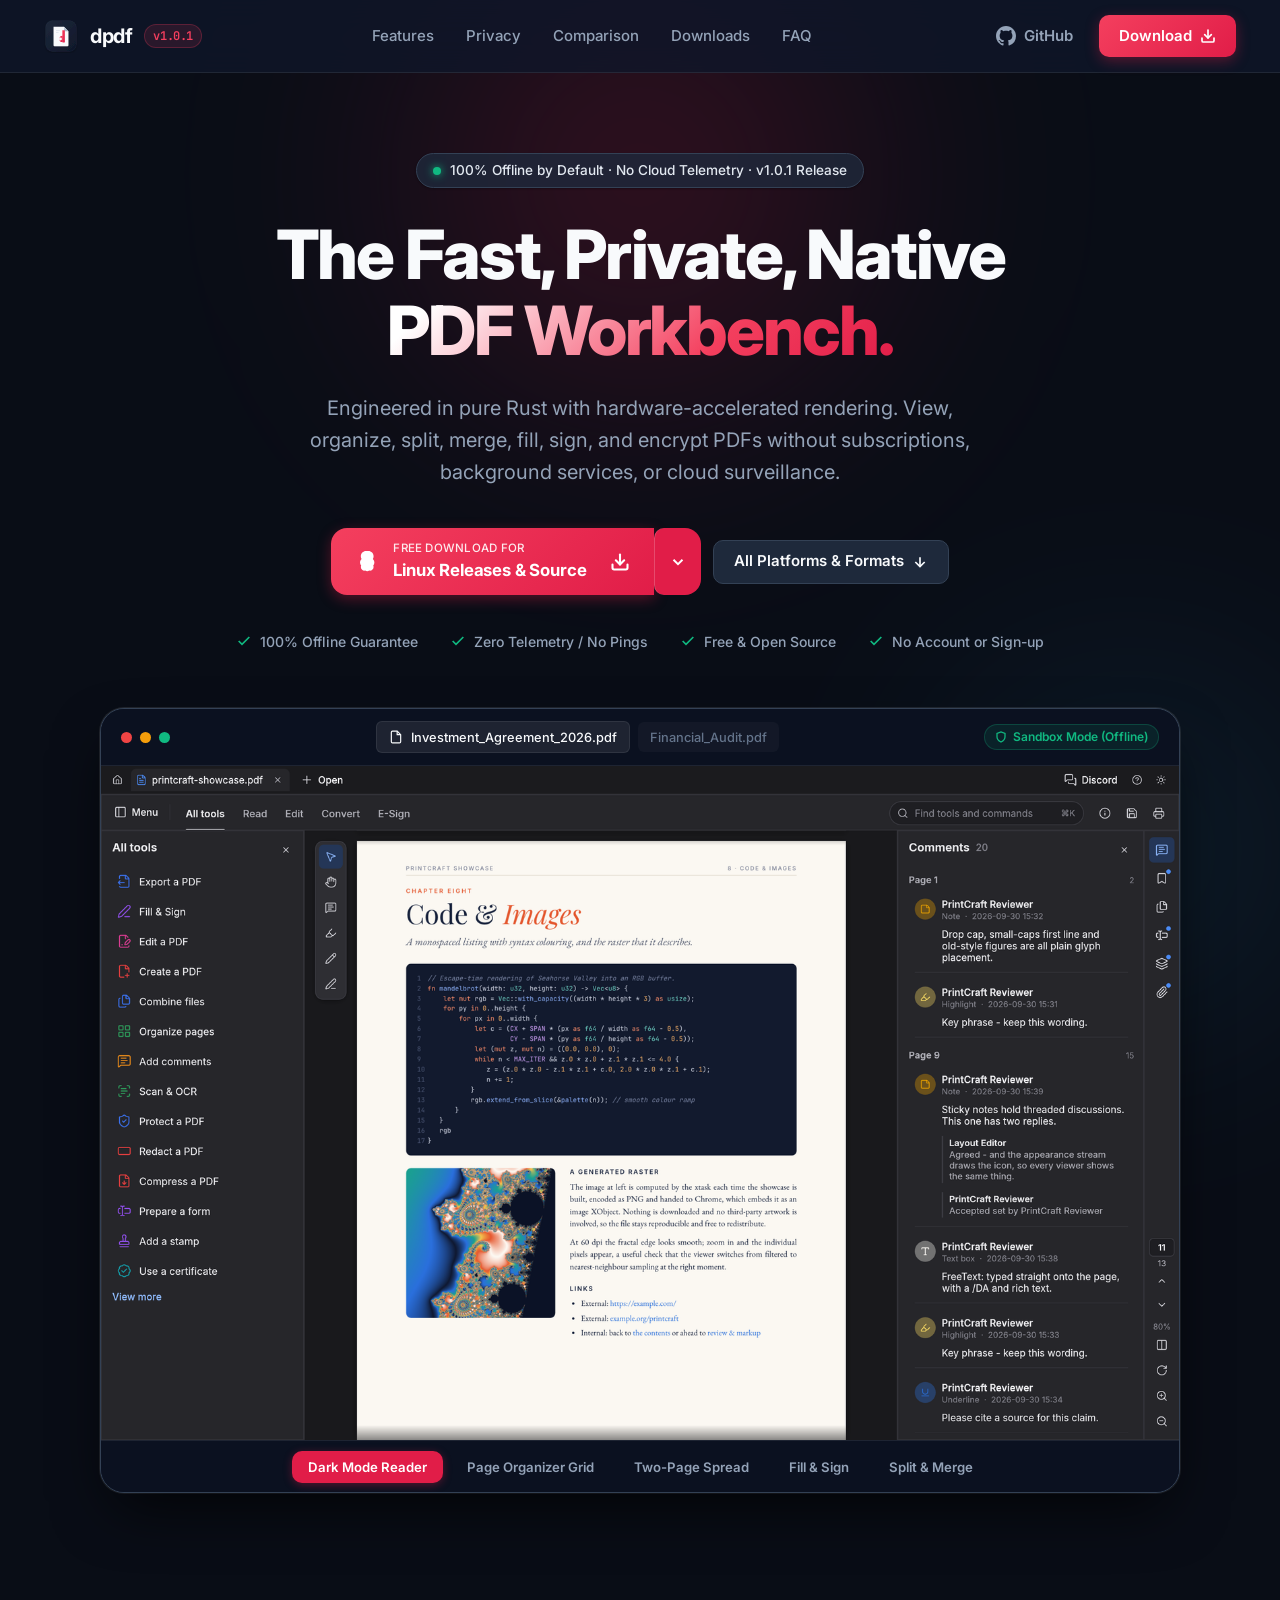
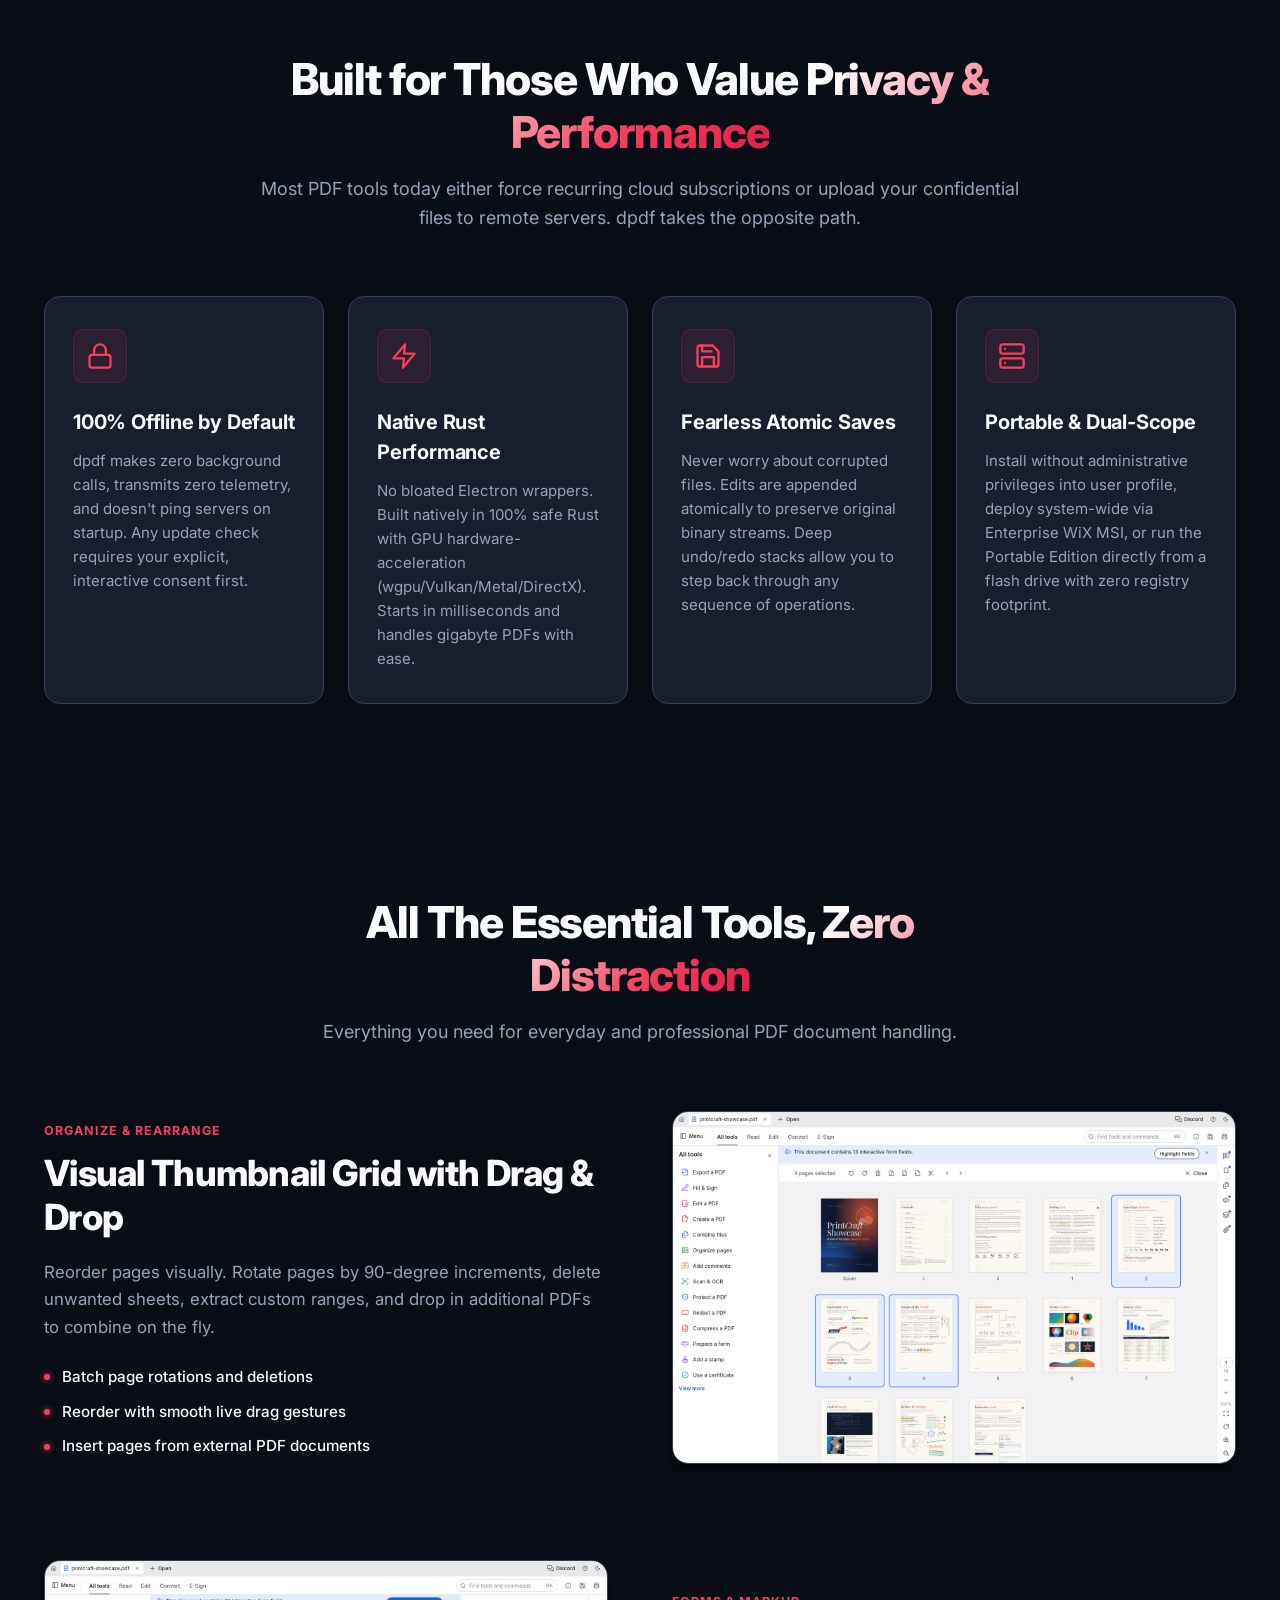
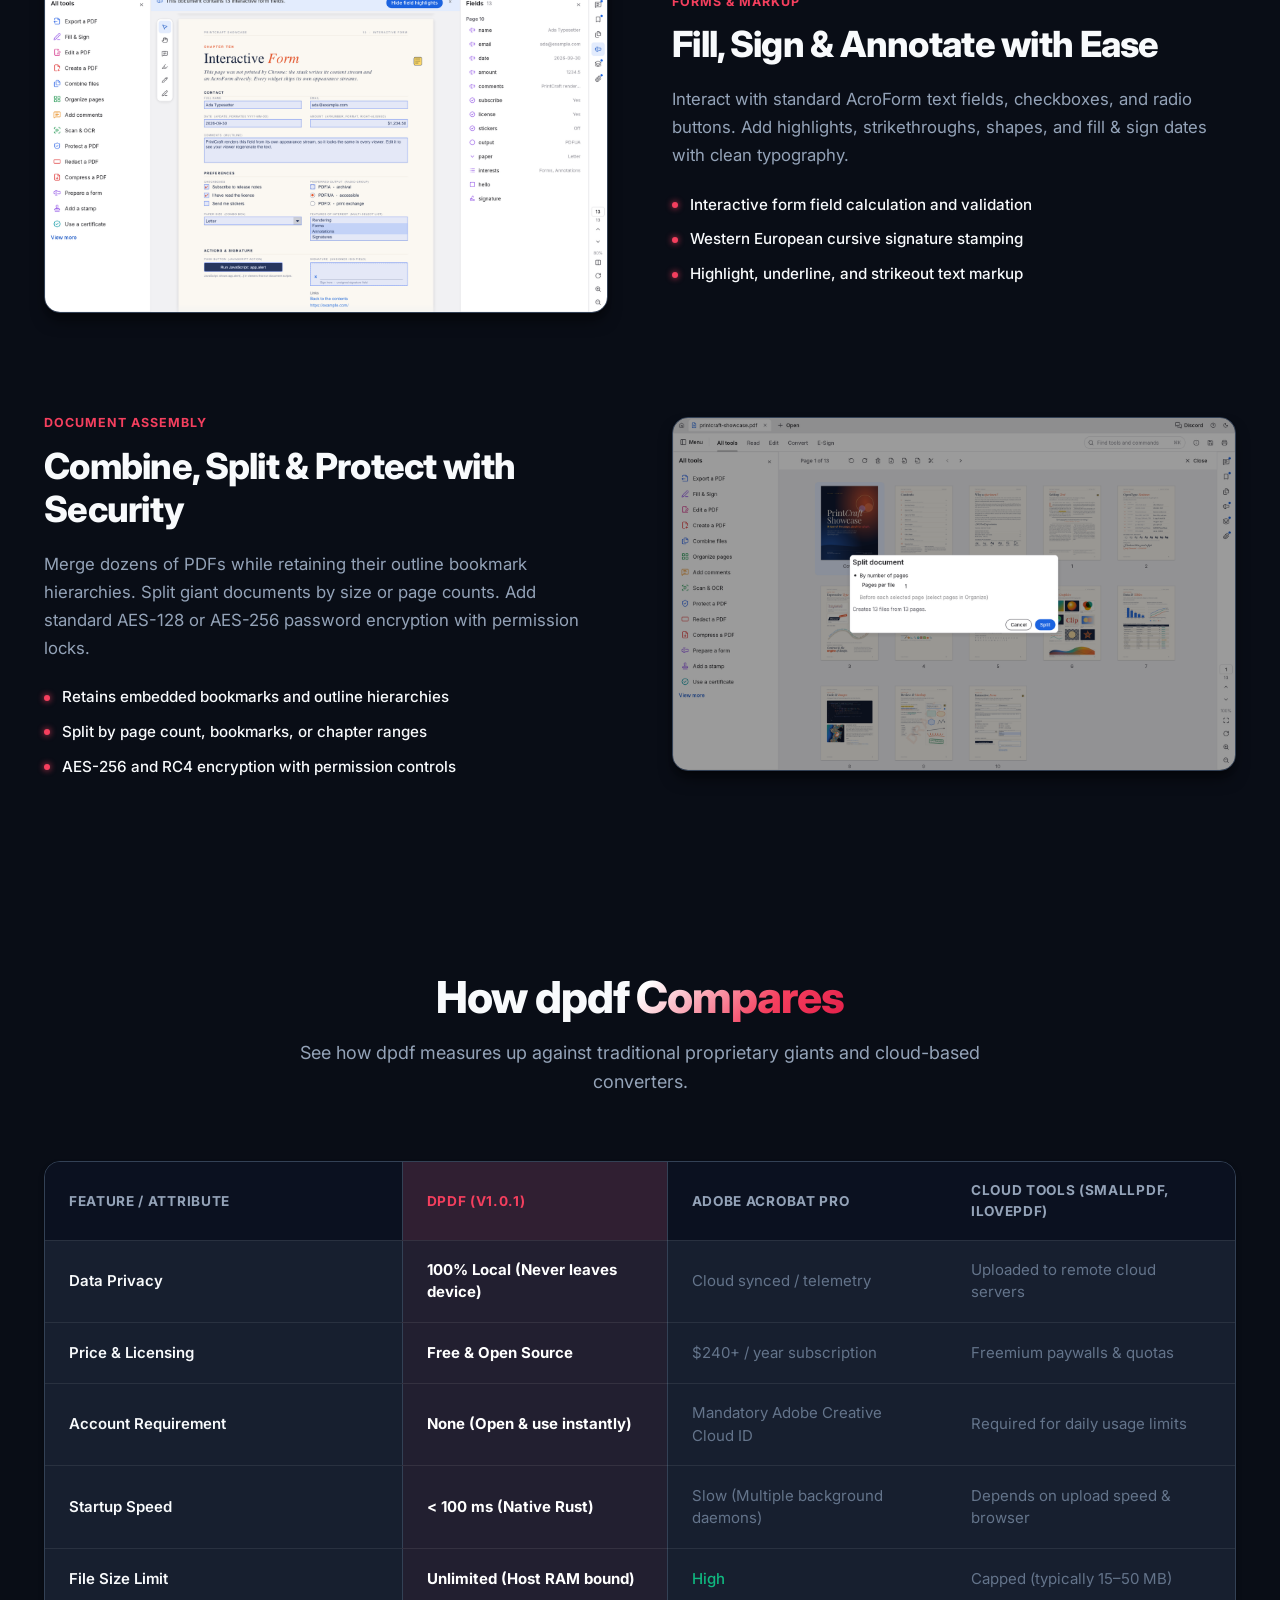
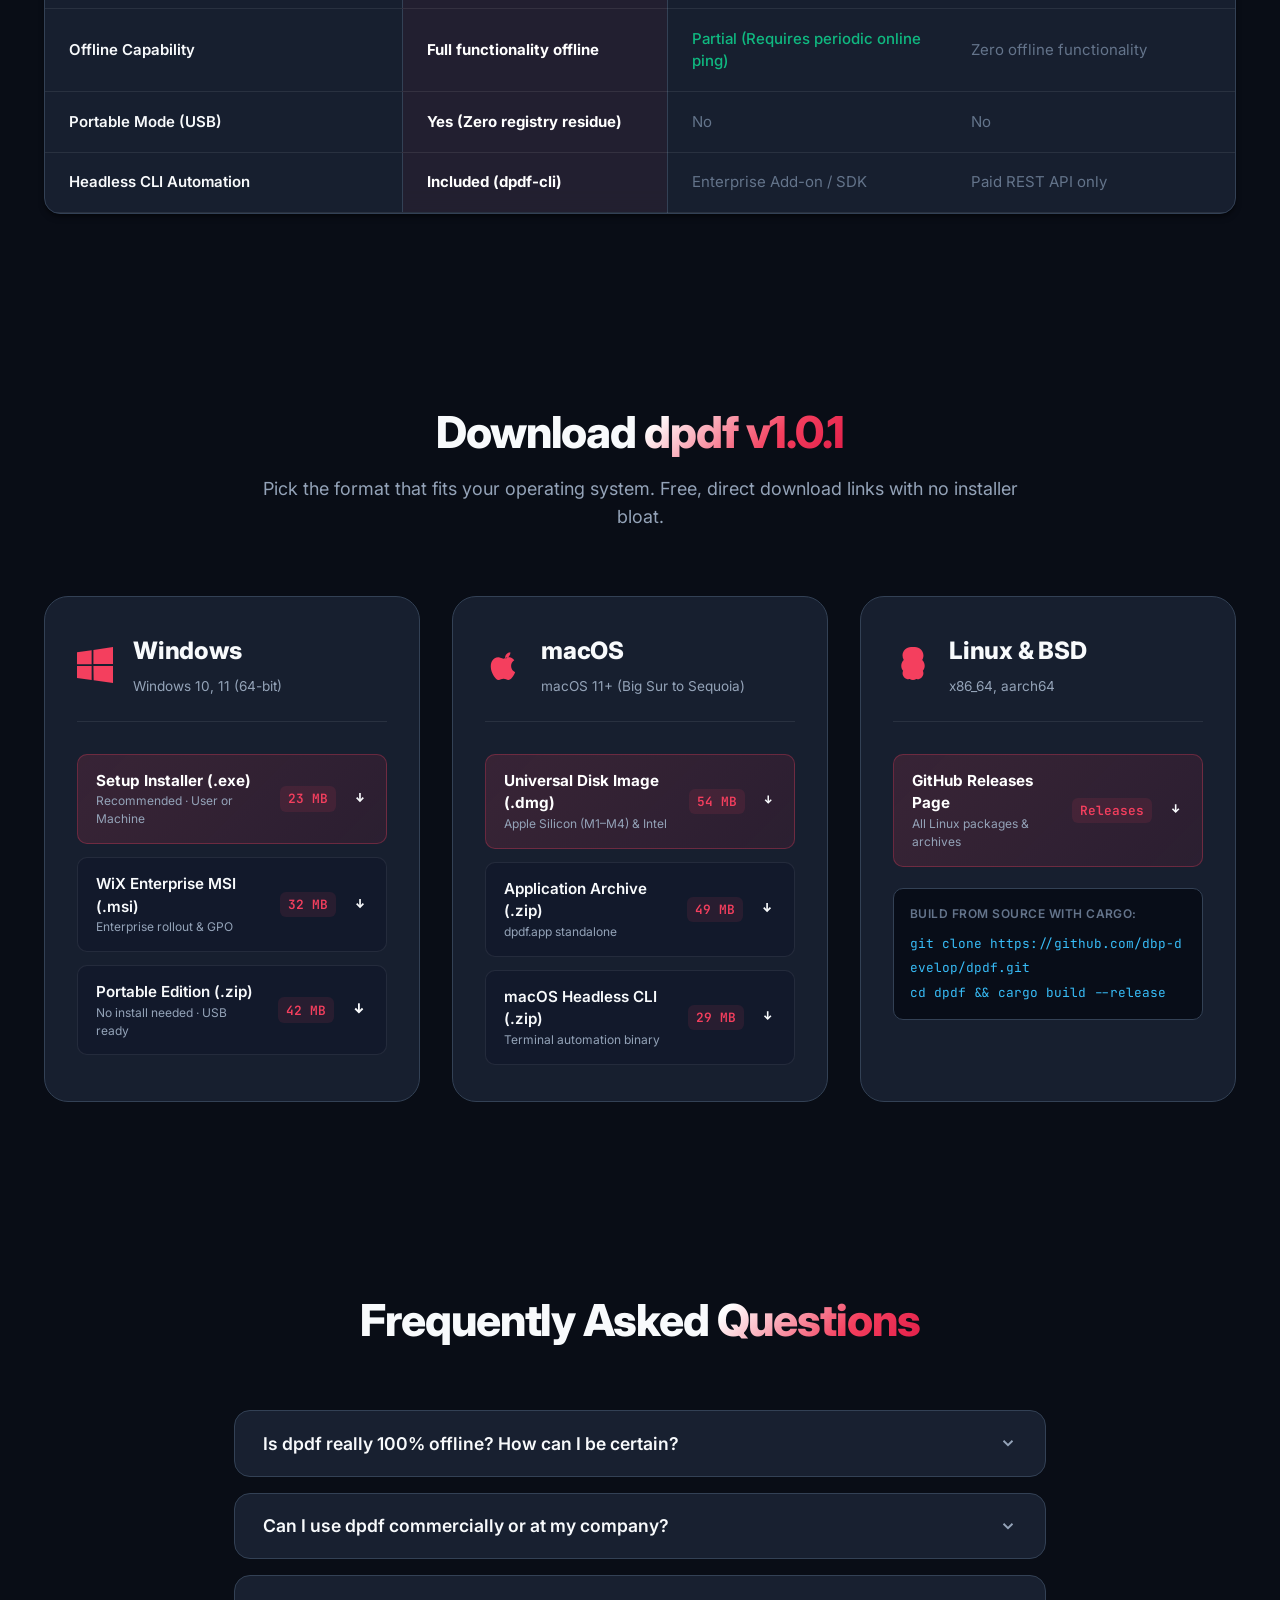
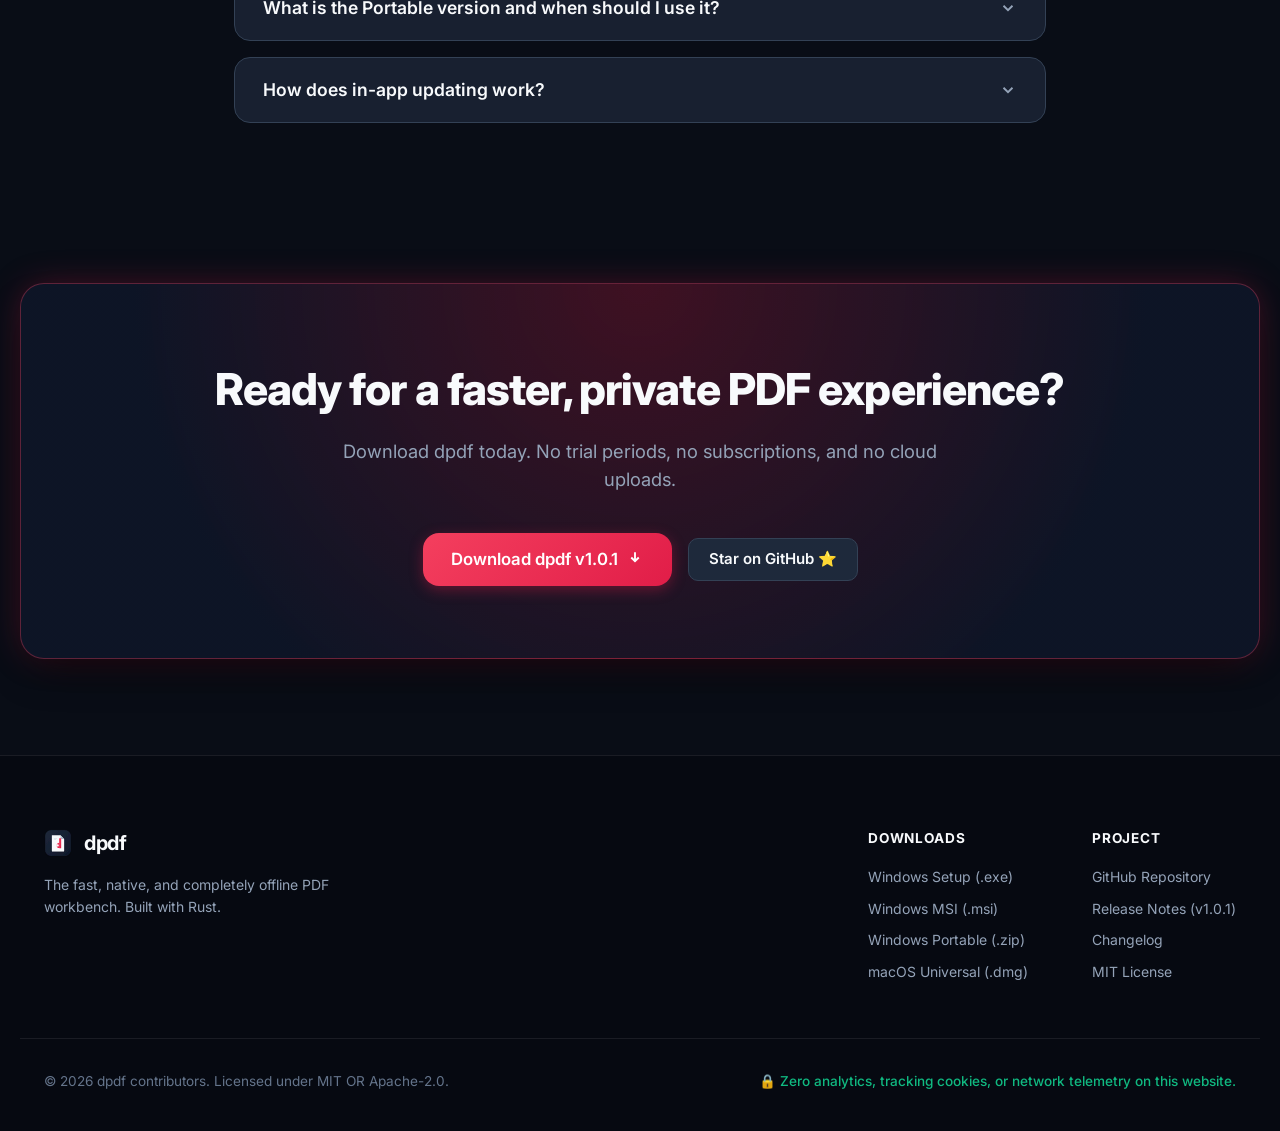
==== commit 37fedc9d: "feat: release v1.0.1 - suppress automatic attachment panel popup on open and update release configs" ====
--- a/website/index.html
+++ b/website/index.html
@@ -36,7 +36,7 @@
       <a href="#" class="brand-logo" aria-label="dpdf home">
         <img src="assets/dpdf-icon.svg" alt="dpdf mark" width="34" height="34" class="logo-mark">
         <span class="logo-text">dpdf</span>
-        <span class="version-tag">v1.0.0</span>
+        <span class="version-tag">v1.0.1</span>
       </a>
 
       <nav class="nav-links">
@@ -71,7 +71,7 @@
     <div class="container hero-content">
       <div class="badge-pill">
         <span class="badge-dot"></span>
-        <span>100% Offline by Default · No Cloud Telemetry · v1.0.0 Release</span>
+        <span>100% Offline by Default · No Cloud Telemetry · v1.0.1 Release</span>
       </div>
 
       <h1 class="hero-title">
@@ -86,7 +86,7 @@
       <!-- Smart Detected Download CTA -->
       <div class="hero-cta-container">
         <div class="primary-download-group">
-          <a href="https://github.com/dbp-develop/dpdf/releases/download/v1.0.0/dpdf-1.0.0-setup.exe" id="main-download-btn" class="btn btn-hero btn-primary">
+          <a href="https://github.com/dbp-develop/dpdf/releases/download/v1.0.1/dpdf-1.0.1-setup.exe" id="main-download-btn" class="btn btn-hero btn-primary">
             <div class="btn-icon-wrapper" id="btn-os-icon">
               <!-- Default Windows icon -->
               <svg width="22" height="22" viewBox="0 0 24 24" fill="currentColor">
@@ -114,26 +114,26 @@
           <!-- Dropdown menu -->
           <div class="platform-dropdown-menu" id="platform-dropdown">
             <div class="dropdown-header">Windows (64-bit)</div>
-            <a href="https://github.com/dbp-develop/dpdf/releases/download/v1.0.0/dpdf-1.0.0-setup.exe" class="dropdown-item">
+            <a href="https://github.com/dbp-develop/dpdf/releases/download/v1.0.1/dpdf-1.0.1-setup.exe" class="dropdown-item">
               <span class="item-title">Setup Installer (.exe)</span>
               <span class="item-desc">User & Machine UAC options · 23 MB</span>
             </a>
-            <a href="https://github.com/dbp-develop/dpdf/releases/download/v1.0.0/dpdf-1.0.0-windows-x64.msi" class="dropdown-item">
+            <a href="https://github.com/dbp-develop/dpdf/releases/download/v1.0.1/dpdf-1.0.1-windows-x64.msi" class="dropdown-item">
               <span class="item-title">WiX Enterprise Package (.msi)</span>
               <span class="item-desc">Enterprise deployment & associations · 32 MB</span>
             </a>
-            <a href="https://github.com/dbp-develop/dpdf/releases/download/v1.0.0/dpdf-1.0.0-windows-x64-portable.zip" class="dropdown-item">
+            <a href="https://github.com/dbp-develop/dpdf/releases/download/v1.0.1/dpdf-1.0.1-windows-x64-portable.zip" class="dropdown-item">
               <span class="item-title">Portable Edition (.zip)</span>
               <span class="item-desc">Zero-install standalone (USB ready) · 42 MB</span>
             </a>
 
             <div class="dropdown-divider"></div>
             <div class="dropdown-header">macOS (Universal)</div>
-            <a href="https://github.com/dbp-develop/dpdf/releases/download/v1.0.0/dpdf-1.0.0-macos-universal.dmg" class="dropdown-item">
+            <a href="https://github.com/dbp-develop/dpdf/releases/download/v1.0.1/dpdf-1.0.1-macos-universal.dmg" class="dropdown-item">
               <span class="item-title">Apple Silicon & Intel (.dmg)</span>
               <span class="item-desc">Drag to Applications disk image · 54 MB</span>
             </a>
-            <a href="https://github.com/dbp-develop/dpdf/releases/download/v1.0.0/dpdf-1.0.0-macos-universal.zip" class="dropdown-item">
+            <a href="https://github.com/dbp-develop/dpdf/releases/download/v1.0.1/dpdf-1.0.1-macos-universal.zip" class="dropdown-item">
               <span class="item-title">macOS App Archive (.zip)</span>
               <span class="item-desc">Universal dpdf.app bundle · 49 MB</span>
             </a>
@@ -144,7 +144,7 @@
               <span class="item-title">Linux Releases & Source</span>
               <span class="item-desc">Tarball, AppImage, and source packages</span>
             </a>
-            <a href="https://github.com/dbp-develop/dpdf/releases/download/v1.0.0/dpdf-cli-1.0.0-macos-universal.zip" class="dropdown-item">
+            <a href="https://github.com/dbp-develop/dpdf/releases/download/v1.0.1/dpdf-cli-1.0.1-macos-universal.zip" class="dropdown-item">
               <span class="item-title">Headless CLI (dpdf-cli)</span>
               <span class="item-desc">For batch scripts, CI/CD, and terminals</span>
             </a>
@@ -366,7 +366,7 @@
           <thead>
             <tr>
               <th class="table-col-feature">Feature / Attribute</th>
-              <th class="table-col-dpdf highlight">dpdf (v1.0.0)</th>
+              <th class="table-col-dpdf highlight">dpdf (v1.0.1)</th>
               <th class="table-col-other">Adobe Acrobat Pro</th>
               <th class="table-col-other">Cloud Tools (Smallpdf, ILovePDF)</th>
             </tr>
@@ -430,7 +430,7 @@
   <section class="section downloads-section" id="downloads">
     <div class="container">
       <div class="section-header">
-        <h2 class="section-title">Download <span class="text-gradient">dpdf v1.0.0</span></h2>
+        <h2 class="section-title">Download <span class="text-gradient">dpdf v1.0.1</span></h2>
         <p class="section-subtitle">Pick the format that fits your operating system. Free, direct download links with no installer bloat.</p>
       </div>
 
@@ -448,7 +448,7 @@
           </div>
 
           <div class="download-options-list">
-            <a href="https://github.com/dbp-develop/dpdf/releases/download/v1.0.0/dpdf-1.0.0-setup.exe" class="download-link-row primary-link">
+            <a href="https://github.com/dbp-develop/dpdf/releases/download/v1.0.1/dpdf-1.0.1-setup.exe" class="download-link-row primary-link">
               <div class="link-meta">
                 <span class="link-name">Setup Installer (.exe)</span>
                 <span class="link-tag">Recommended · User or Machine</span>
@@ -457,7 +457,7 @@
               <svg width="18" height="18" viewBox="0 0 24 24" fill="none" stroke="currentColor" stroke-width="2.5"><polyline points="7 10 12 15 17 10"/><line x1="12" y1="15" x2="12" y2="3"/></svg>
             </a>
 
-            <a href="https://github.com/dbp-develop/dpdf/releases/download/v1.0.0/dpdf-1.0.0-windows-x64.msi" class="download-link-row">
+            <a href="https://github.com/dbp-develop/dpdf/releases/download/v1.0.1/dpdf-1.0.1-windows-x64.msi" class="download-link-row">
               <div class="link-meta">
                 <span class="link-name">WiX Enterprise MSI (.msi)</span>
                 <span class="link-tag">Enterprise rollout & GPO</span>
@@ -466,7 +466,7 @@
               <svg width="18" height="18" viewBox="0 0 24 24" fill="none" stroke="currentColor" stroke-width="2.5"><polyline points="7 10 12 15 17 10"/><line x1="12" y1="15" x2="12" y2="3"/></svg>
             </a>
 
-            <a href="https://github.com/dbp-develop/dpdf/releases/download/v1.0.0/dpdf-1.0.0-windows-x64-portable.zip" class="download-link-row">
+            <a href="https://github.com/dbp-develop/dpdf/releases/download/v1.0.1/dpdf-1.0.1-windows-x64-portable.zip" class="download-link-row">
               <div class="link-meta">
                 <span class="link-name">Portable Edition (.zip)</span>
                 <span class="link-tag">No install needed · USB ready</span>
@@ -490,7 +490,7 @@
           </div>
 
           <div class="download-options-list">
-            <a href="https://github.com/dbp-develop/dpdf/releases/download/v1.0.0/dpdf-1.0.0-macos-universal.dmg" class="download-link-row primary-link">
+            <a href="https://github.com/dbp-develop/dpdf/releases/download/v1.0.1/dpdf-1.0.1-macos-universal.dmg" class="download-link-row primary-link">
               <div class="link-meta">
                 <span class="link-name">Universal Disk Image (.dmg)</span>
                 <span class="link-tag">Apple Silicon (M1–M4) & Intel</span>
@@ -499,7 +499,7 @@
               <svg width="18" height="18" viewBox="0 0 24 24" fill="none" stroke="currentColor" stroke-width="2.5"><polyline points="7 10 12 15 17 10"/><line x1="12" y1="15" x2="12" y2="3"/></svg>
             </a>
 
-            <a href="https://github.com/dbp-develop/dpdf/releases/download/v1.0.0/dpdf-1.0.0-macos-universal.zip" class="download-link-row">
+            <a href="https://github.com/dbp-develop/dpdf/releases/download/v1.0.1/dpdf-1.0.1-macos-universal.zip" class="download-link-row">
               <div class="link-meta">
                 <span class="link-name">Application Archive (.zip)</span>
                 <span class="link-tag">dpdf.app standalone</span>
@@ -508,7 +508,7 @@
               <svg width="18" height="18" viewBox="0 0 24 24" fill="none" stroke="currentColor" stroke-width="2.5"><polyline points="7 10 12 15 17 10"/><line x1="12" y1="15" x2="12" y2="3"/></svg>
             </a>
 
-            <a href="https://github.com/dbp-develop/dpdf/releases/download/v1.0.0/dpdf-cli-1.0.0-macos-universal.zip" class="download-link-row">
+            <a href="https://github.com/dbp-develop/dpdf/releases/download/v1.0.1/dpdf-cli-1.0.1-macos-universal.zip" class="download-link-row">
               <div class="link-meta">
                 <span class="link-name">macOS Headless CLI (.zip)</span>
                 <span class="link-tag">Terminal automation binary</span>
@@ -609,7 +609,7 @@
       <p class="cta-subtitle">Download dpdf today. No trial periods, no subscriptions, and no cloud uploads.</p>
       <div class="cta-actions">
         <a href="#downloads" class="btn btn-hero btn-primary">
-          <span>Download dpdf v1.0.0</span>
+          <span>Download dpdf v1.0.1</span>
           <svg width="18" height="18" viewBox="0 0 24 24" fill="none" stroke="currentColor" stroke-width="2.5"><polyline points="7 10 12 15 17 10"/><line x1="12" y1="15" x2="12" y2="3"/></svg>
         </a>
         <a href="https://github.com/dbp-develop/dpdf" target="_blank" rel="noopener noreferrer" class="btn btn-secondary">
@@ -633,16 +633,16 @@
       <div class="footer-links-group">
         <div class="footer-col">
           <h4>Downloads</h4>
-          <a href="https://github.com/dbp-develop/dpdf/releases/download/v1.0.0/dpdf-1.0.0-setup.exe">Windows Setup (.exe)</a>
-          <a href="https://github.com/dbp-develop/dpdf/releases/download/v1.0.0/dpdf-1.0.0-windows-x64.msi">Windows MSI (.msi)</a>
-          <a href="https://github.com/dbp-develop/dpdf/releases/download/v1.0.0/dpdf-1.0.0-windows-x64-portable.zip">Windows Portable (.zip)</a>
-          <a href="https://github.com/dbp-develop/dpdf/releases/download/v1.0.0/dpdf-1.0.0-macos-universal.dmg">macOS Universal (.dmg)</a>
+          <a href="https://github.com/dbp-develop/dpdf/releases/download/v1.0.1/dpdf-1.0.1-setup.exe">Windows Setup (.exe)</a>
+          <a href="https://github.com/dbp-develop/dpdf/releases/download/v1.0.1/dpdf-1.0.1-windows-x64.msi">Windows MSI (.msi)</a>
+          <a href="https://github.com/dbp-develop/dpdf/releases/download/v1.0.1/dpdf-1.0.1-windows-x64-portable.zip">Windows Portable (.zip)</a>
+          <a href="https://github.com/dbp-develop/dpdf/releases/download/v1.0.1/dpdf-1.0.1-macos-universal.dmg">macOS Universal (.dmg)</a>
         </div>
 
         <div class="footer-col">
           <h4>Project</h4>
           <a href="https://github.com/dbp-develop/dpdf" target="_blank" rel="noopener noreferrer">GitHub Repository</a>
-          <a href="https://github.com/dbp-develop/dpdf/releases/tag/v1.0.0" target="_blank" rel="noopener noreferrer">Release Notes (v1.0.0)</a>
+          <a href="https://github.com/dbp-develop/dpdf/releases/tag/v1.0.1" target="_blank" rel="noopener noreferrer">Release Notes (v1.0.1)</a>
           <a href="https://github.com/dbp-develop/dpdf/blob/main/CHANGELOG.md" target="_blank" rel="noopener noreferrer">Changelog</a>
           <a href="https://github.com/dbp-develop/dpdf/blob/main/LICENSE-MIT" target="_blank" rel="noopener noreferrer">MIT License</a>
         </div>
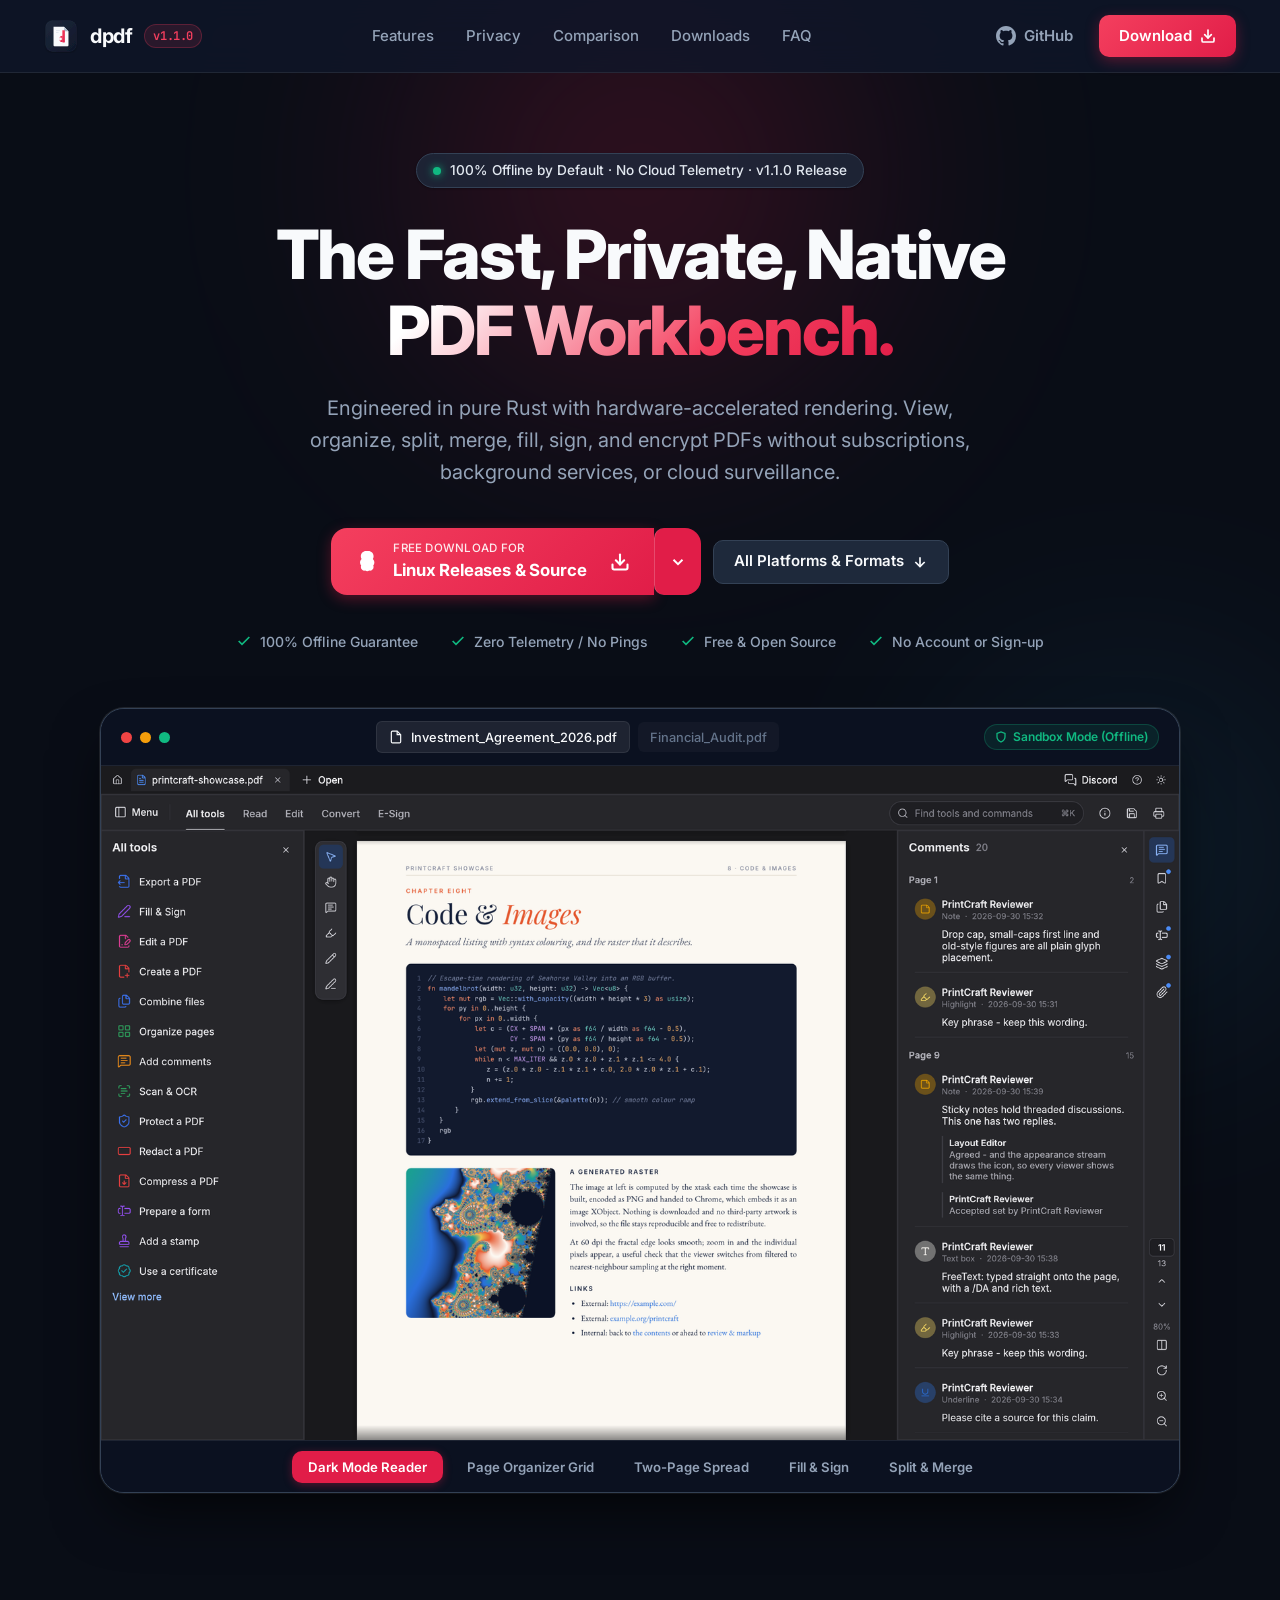
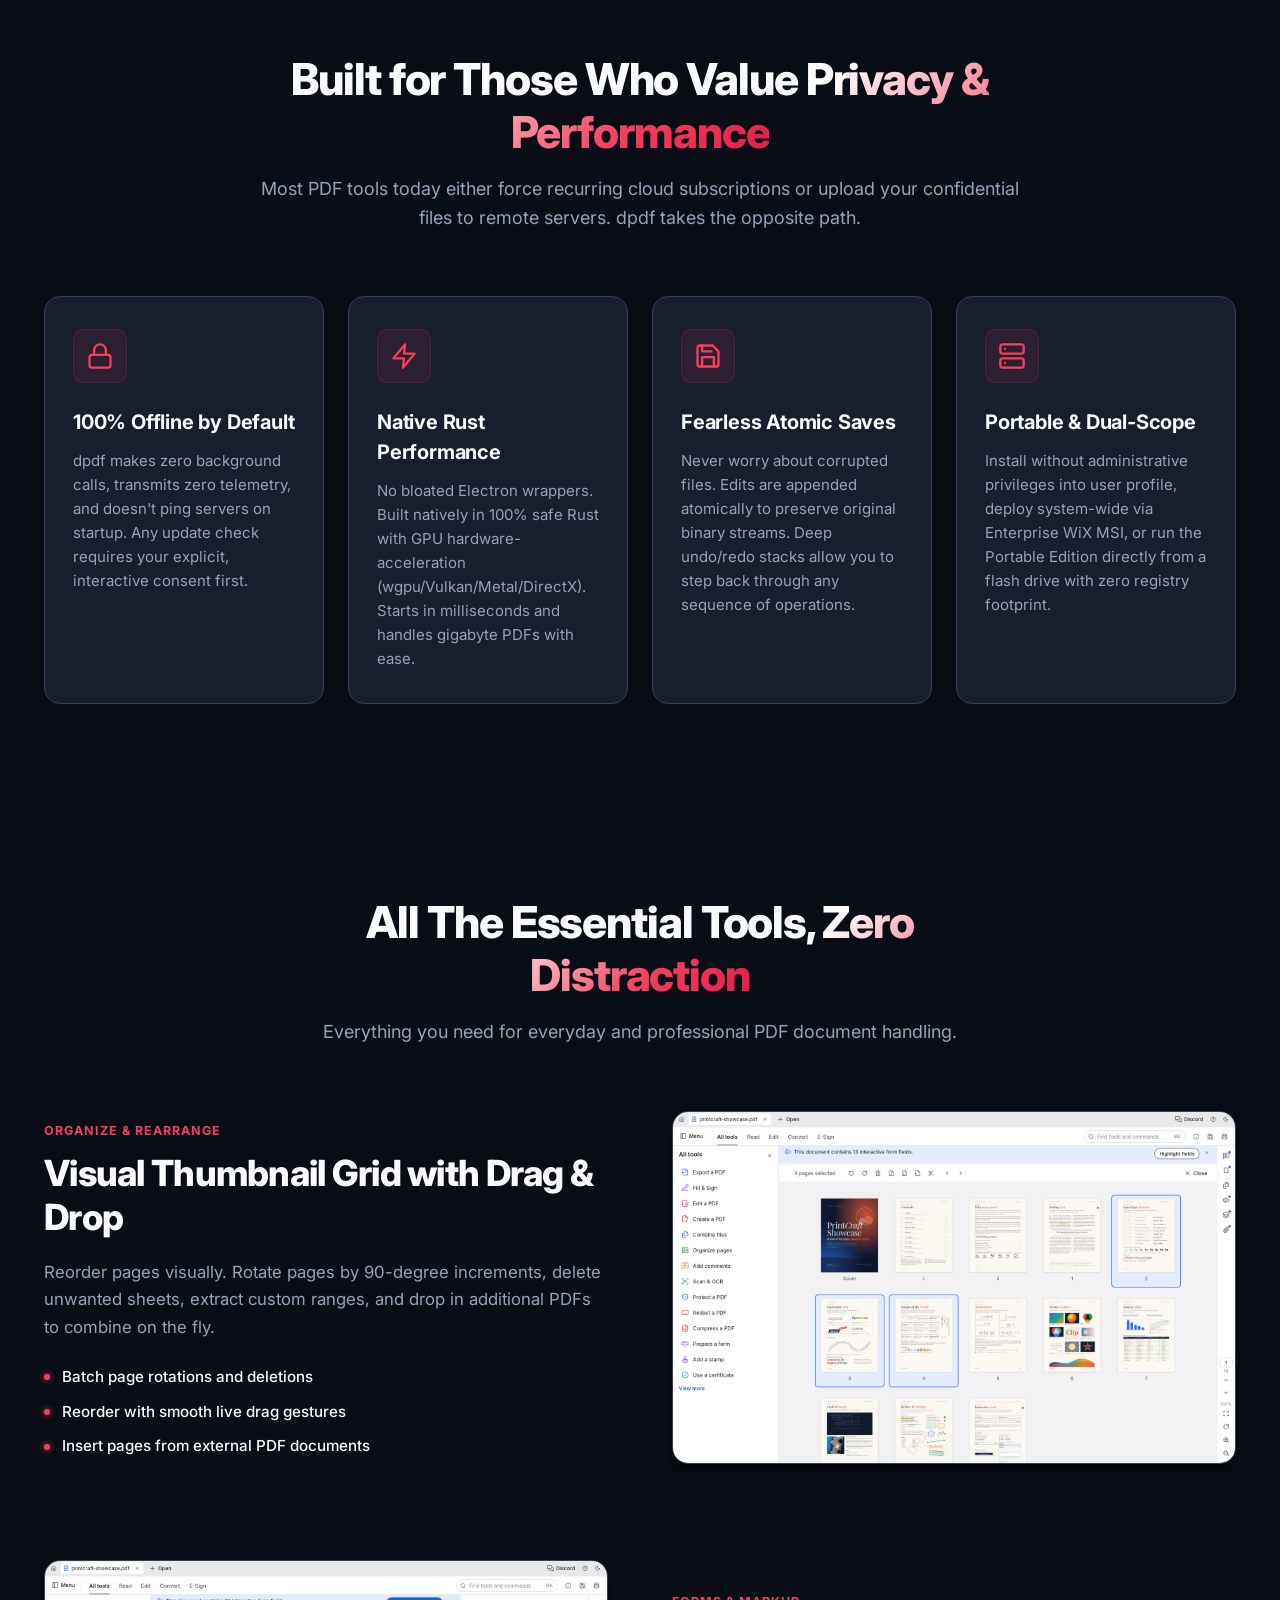
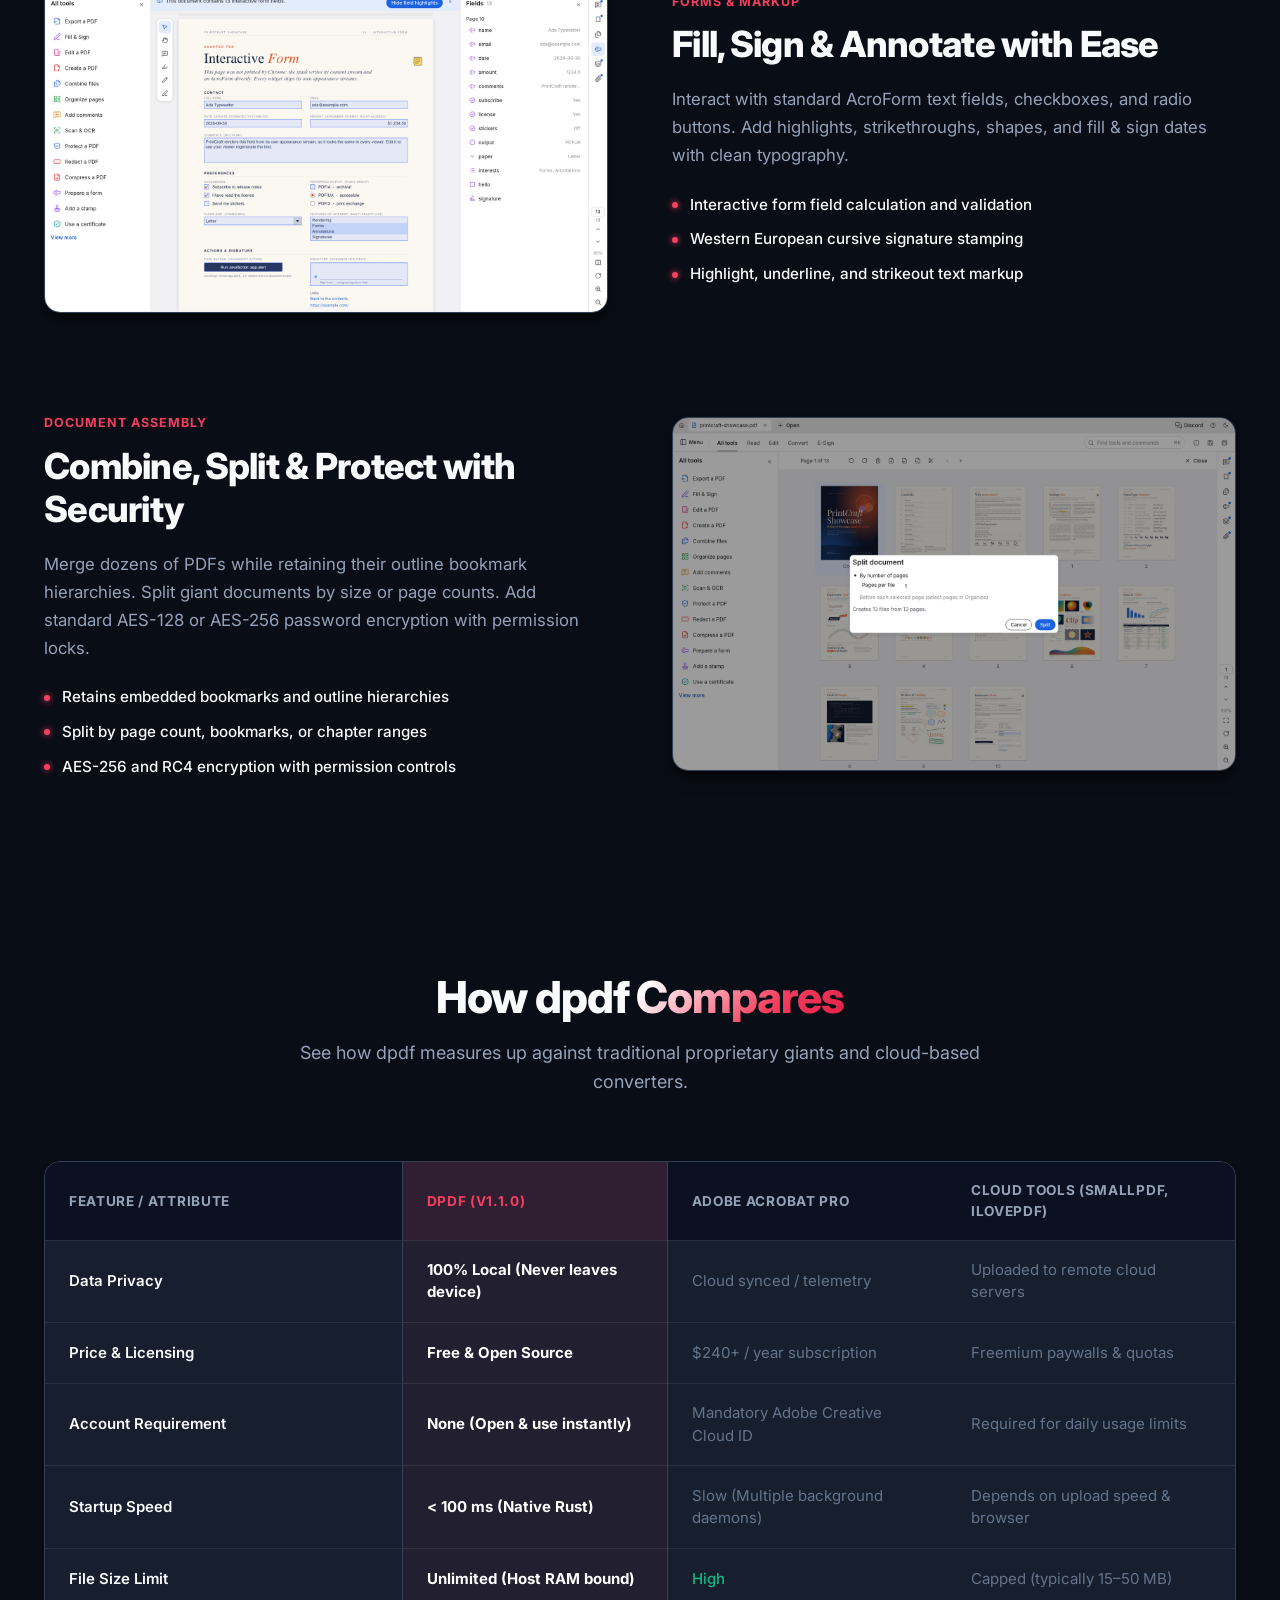
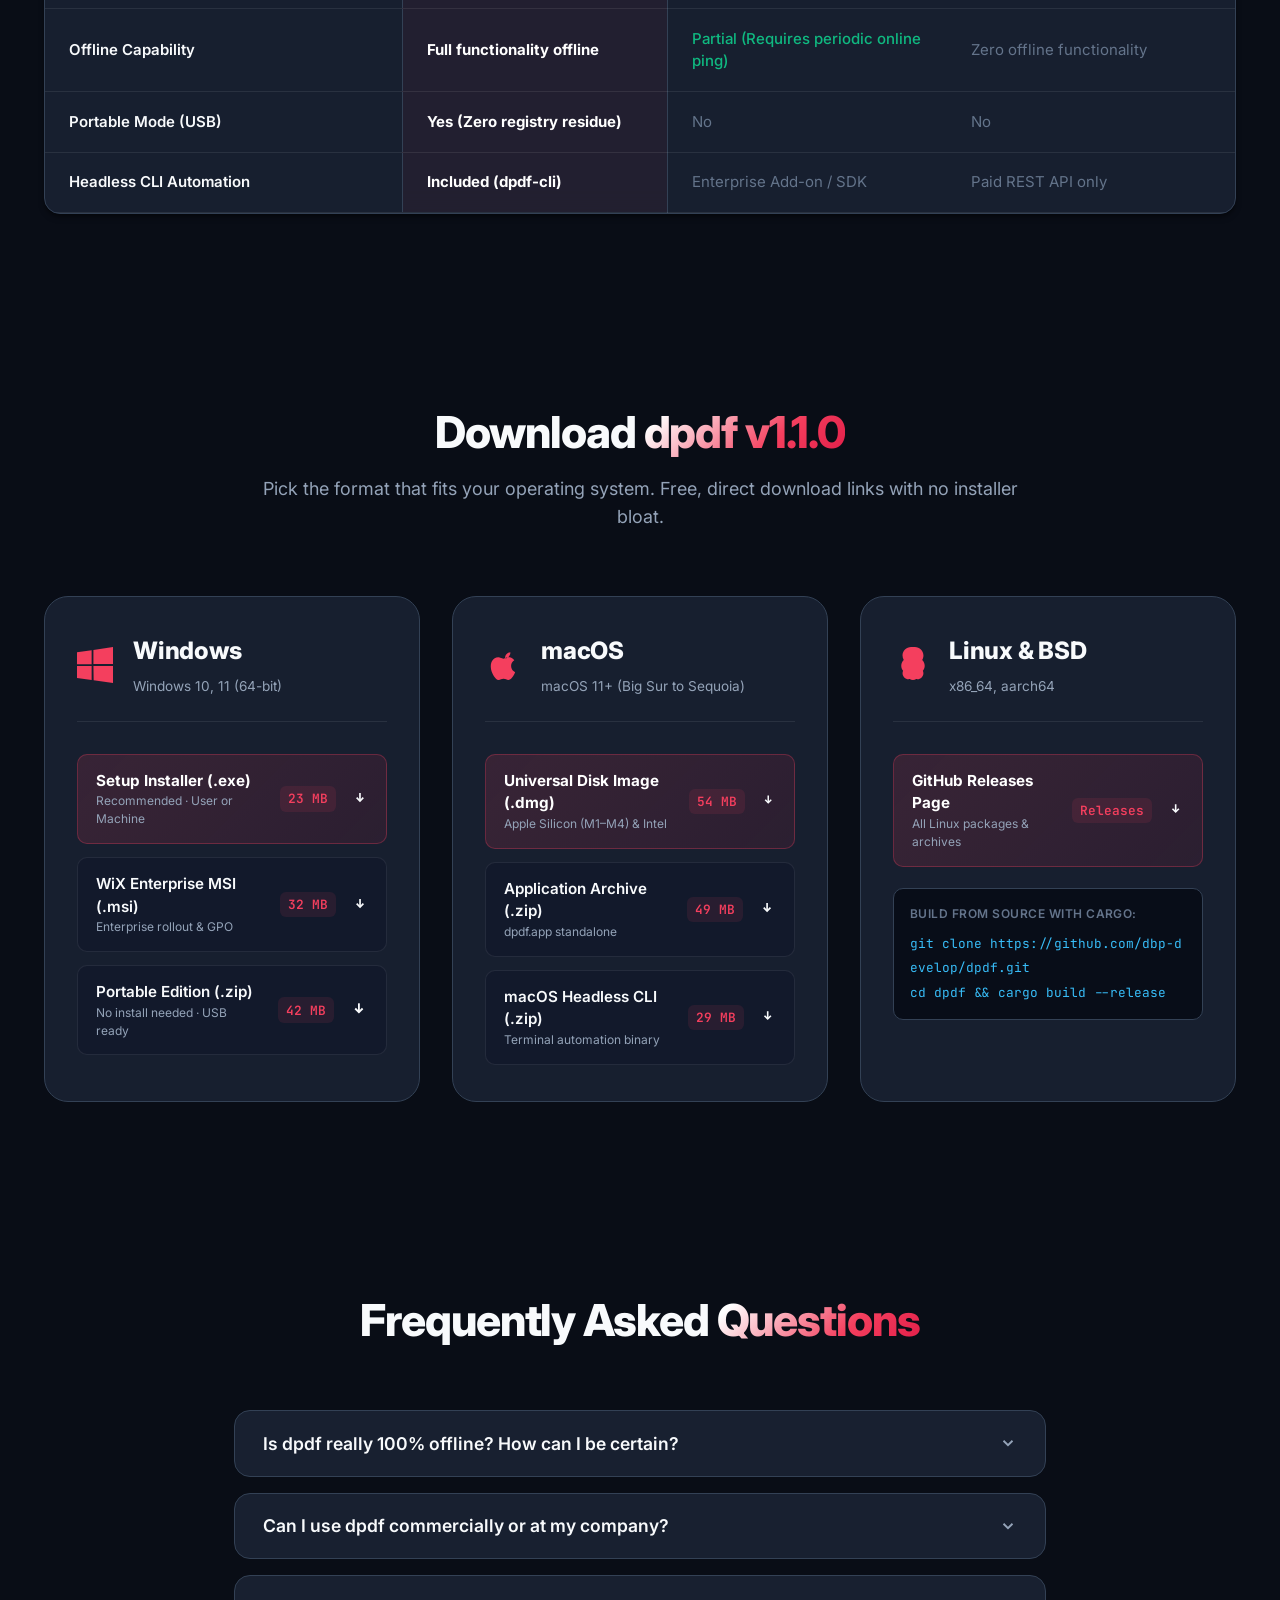
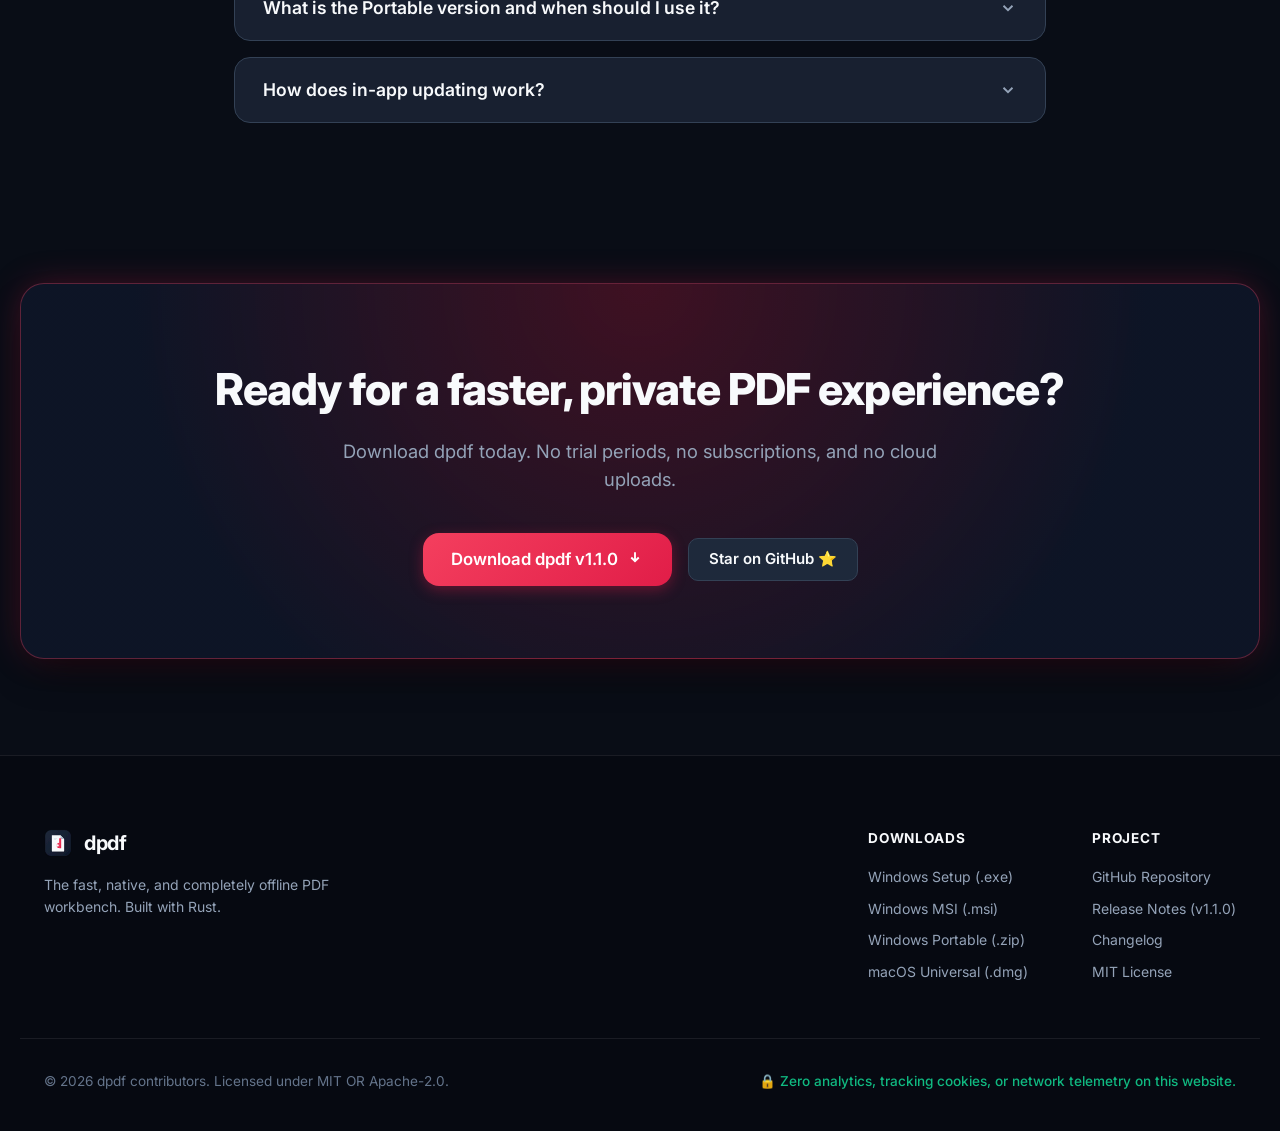
==== commit 2e20556d: "feat(release): v1.1.0 continuous view default, drag-and-drop page append, hide milestone banner, cle" ====
--- a/website/index.html
+++ b/website/index.html
@@ -36,7 +36,7 @@
       <a href="#" class="brand-logo" aria-label="dpdf home">
         <img src="assets/dpdf-icon.svg" alt="dpdf mark" width="34" height="34" class="logo-mark">
         <span class="logo-text">dpdf</span>
-        <span class="version-tag">v1.0.1</span>
+        <span class="version-tag">v1.1.0</span>
       </a>
 
       <nav class="nav-links">
@@ -71,7 +71,7 @@
     <div class="container hero-content">
       <div class="badge-pill">
         <span class="badge-dot"></span>
-        <span>100% Offline by Default · No Cloud Telemetry · v1.0.1 Release</span>
+        <span>100% Offline by Default · No Cloud Telemetry · v1.1.0 Release</span>
       </div>
 
       <h1 class="hero-title">
@@ -86,7 +86,7 @@
       <!-- Smart Detected Download CTA -->
       <div class="hero-cta-container">
         <div class="primary-download-group">
-          <a href="https://github.com/dbp-develop/dpdf/releases/download/v1.0.1/dpdf-1.0.1-setup.exe" id="main-download-btn" class="btn btn-hero btn-primary">
+          <a href="https://github.com/dbp-develop/dpdf/releases/download/v1.1.0/dpdf-1.1.0-setup.exe" id="main-download-btn" class="btn btn-hero btn-primary">
             <div class="btn-icon-wrapper" id="btn-os-icon">
               <!-- Default Windows icon -->
               <svg width="22" height="22" viewBox="0 0 24 24" fill="currentColor">
@@ -114,26 +114,26 @@
           <!-- Dropdown menu -->
           <div class="platform-dropdown-menu" id="platform-dropdown">
             <div class="dropdown-header">Windows (64-bit)</div>
-            <a href="https://github.com/dbp-develop/dpdf/releases/download/v1.0.1/dpdf-1.0.1-setup.exe" class="dropdown-item">
+            <a href="https://github.com/dbp-develop/dpdf/releases/download/v1.1.0/dpdf-1.1.0-setup.exe" class="dropdown-item">
               <span class="item-title">Setup Installer (.exe)</span>
               <span class="item-desc">User & Machine UAC options · 23 MB</span>
             </a>
-            <a href="https://github.com/dbp-develop/dpdf/releases/download/v1.0.1/dpdf-1.0.1-windows-x64.msi" class="dropdown-item">
+            <a href="https://github.com/dbp-develop/dpdf/releases/download/v1.1.0/dpdf-1.1.0-windows-x64.msi" class="dropdown-item">
               <span class="item-title">WiX Enterprise Package (.msi)</span>
               <span class="item-desc">Enterprise deployment & associations · 32 MB</span>
             </a>
-            <a href="https://github.com/dbp-develop/dpdf/releases/download/v1.0.1/dpdf-1.0.1-windows-x64-portable.zip" class="dropdown-item">
+            <a href="https://github.com/dbp-develop/dpdf/releases/download/v1.1.0/dpdf-1.1.0-windows-x64-portable.zip" class="dropdown-item">
               <span class="item-title">Portable Edition (.zip)</span>
               <span class="item-desc">Zero-install standalone (USB ready) · 42 MB</span>
             </a>
 
             <div class="dropdown-divider"></div>
             <div class="dropdown-header">macOS (Universal)</div>
-            <a href="https://github.com/dbp-develop/dpdf/releases/download/v1.0.1/dpdf-1.0.1-macos-universal.dmg" class="dropdown-item">
+            <a href="https://github.com/dbp-develop/dpdf/releases/download/v1.1.0/dpdf-1.1.0-macos-universal.dmg" class="dropdown-item">
               <span class="item-title">Apple Silicon & Intel (.dmg)</span>
               <span class="item-desc">Drag to Applications disk image · 54 MB</span>
             </a>
-            <a href="https://github.com/dbp-develop/dpdf/releases/download/v1.0.1/dpdf-1.0.1-macos-universal.zip" class="dropdown-item">
+            <a href="https://github.com/dbp-develop/dpdf/releases/download/v1.1.0/dpdf-1.1.0-macos-universal.zip" class="dropdown-item">
               <span class="item-title">macOS App Archive (.zip)</span>
               <span class="item-desc">Universal dpdf.app bundle · 49 MB</span>
             </a>
@@ -144,7 +144,7 @@
               <span class="item-title">Linux Releases & Source</span>
               <span class="item-desc">Tarball, AppImage, and source packages</span>
             </a>
-            <a href="https://github.com/dbp-develop/dpdf/releases/download/v1.0.1/dpdf-cli-1.0.1-macos-universal.zip" class="dropdown-item">
+            <a href="https://github.com/dbp-develop/dpdf/releases/download/v1.1.0/dpdf-cli-1.1.0-macos-universal.zip" class="dropdown-item">
               <span class="item-title">Headless CLI (dpdf-cli)</span>
               <span class="item-desc">For batch scripts, CI/CD, and terminals</span>
             </a>
@@ -366,7 +366,7 @@
           <thead>
             <tr>
               <th class="table-col-feature">Feature / Attribute</th>
-              <th class="table-col-dpdf highlight">dpdf (v1.0.1)</th>
+              <th class="table-col-dpdf highlight">dpdf (v1.1.0)</th>
               <th class="table-col-other">Adobe Acrobat Pro</th>
               <th class="table-col-other">Cloud Tools (Smallpdf, ILovePDF)</th>
             </tr>
@@ -430,7 +430,7 @@
   <section class="section downloads-section" id="downloads">
     <div class="container">
       <div class="section-header">
-        <h2 class="section-title">Download <span class="text-gradient">dpdf v1.0.1</span></h2>
+        <h2 class="section-title">Download <span class="text-gradient">dpdf v1.1.0</span></h2>
         <p class="section-subtitle">Pick the format that fits your operating system. Free, direct download links with no installer bloat.</p>
       </div>
 
@@ -448,7 +448,7 @@
           </div>
 
           <div class="download-options-list">
-            <a href="https://github.com/dbp-develop/dpdf/releases/download/v1.0.1/dpdf-1.0.1-setup.exe" class="download-link-row primary-link">
+            <a href="https://github.com/dbp-develop/dpdf/releases/download/v1.1.0/dpdf-1.1.0-setup.exe" class="download-link-row primary-link">
               <div class="link-meta">
                 <span class="link-name">Setup Installer (.exe)</span>
                 <span class="link-tag">Recommended · User or Machine</span>
@@ -457,7 +457,7 @@
               <svg width="18" height="18" viewBox="0 0 24 24" fill="none" stroke="currentColor" stroke-width="2.5"><polyline points="7 10 12 15 17 10"/><line x1="12" y1="15" x2="12" y2="3"/></svg>
             </a>
 
-            <a href="https://github.com/dbp-develop/dpdf/releases/download/v1.0.1/dpdf-1.0.1-windows-x64.msi" class="download-link-row">
+            <a href="https://github.com/dbp-develop/dpdf/releases/download/v1.1.0/dpdf-1.1.0-windows-x64.msi" class="download-link-row">
               <div class="link-meta">
                 <span class="link-name">WiX Enterprise MSI (.msi)</span>
                 <span class="link-tag">Enterprise rollout & GPO</span>
@@ -466,7 +466,7 @@
               <svg width="18" height="18" viewBox="0 0 24 24" fill="none" stroke="currentColor" stroke-width="2.5"><polyline points="7 10 12 15 17 10"/><line x1="12" y1="15" x2="12" y2="3"/></svg>
             </a>
 
-            <a href="https://github.com/dbp-develop/dpdf/releases/download/v1.0.1/dpdf-1.0.1-windows-x64-portable.zip" class="download-link-row">
+            <a href="https://github.com/dbp-develop/dpdf/releases/download/v1.1.0/dpdf-1.1.0-windows-x64-portable.zip" class="download-link-row">
               <div class="link-meta">
                 <span class="link-name">Portable Edition (.zip)</span>
                 <span class="link-tag">No install needed · USB ready</span>
@@ -490,7 +490,7 @@
           </div>
 
           <div class="download-options-list">
-            <a href="https://github.com/dbp-develop/dpdf/releases/download/v1.0.1/dpdf-1.0.1-macos-universal.dmg" class="download-link-row primary-link">
+            <a href="https://github.com/dbp-develop/dpdf/releases/download/v1.1.0/dpdf-1.1.0-macos-universal.dmg" class="download-link-row primary-link">
               <div class="link-meta">
                 <span class="link-name">Universal Disk Image (.dmg)</span>
                 <span class="link-tag">Apple Silicon (M1–M4) & Intel</span>
@@ -499,7 +499,7 @@
               <svg width="18" height="18" viewBox="0 0 24 24" fill="none" stroke="currentColor" stroke-width="2.5"><polyline points="7 10 12 15 17 10"/><line x1="12" y1="15" x2="12" y2="3"/></svg>
             </a>
 
-            <a href="https://github.com/dbp-develop/dpdf/releases/download/v1.0.1/dpdf-1.0.1-macos-universal.zip" class="download-link-row">
+            <a href="https://github.com/dbp-develop/dpdf/releases/download/v1.1.0/dpdf-1.1.0-macos-universal.zip" class="download-link-row">
               <div class="link-meta">
                 <span class="link-name">Application Archive (.zip)</span>
                 <span class="link-tag">dpdf.app standalone</span>
@@ -508,7 +508,7 @@
               <svg width="18" height="18" viewBox="0 0 24 24" fill="none" stroke="currentColor" stroke-width="2.5"><polyline points="7 10 12 15 17 10"/><line x1="12" y1="15" x2="12" y2="3"/></svg>
             </a>
 
-            <a href="https://github.com/dbp-develop/dpdf/releases/download/v1.0.1/dpdf-cli-1.0.1-macos-universal.zip" class="download-link-row">
+            <a href="https://github.com/dbp-develop/dpdf/releases/download/v1.1.0/dpdf-cli-1.1.0-macos-universal.zip" class="download-link-row">
               <div class="link-meta">
                 <span class="link-name">macOS Headless CLI (.zip)</span>
                 <span class="link-tag">Terminal automation binary</span>
@@ -609,7 +609,7 @@
       <p class="cta-subtitle">Download dpdf today. No trial periods, no subscriptions, and no cloud uploads.</p>
       <div class="cta-actions">
         <a href="#downloads" class="btn btn-hero btn-primary">
-          <span>Download dpdf v1.0.1</span>
+          <span>Download dpdf v1.1.0</span>
           <svg width="18" height="18" viewBox="0 0 24 24" fill="none" stroke="currentColor" stroke-width="2.5"><polyline points="7 10 12 15 17 10"/><line x1="12" y1="15" x2="12" y2="3"/></svg>
         </a>
         <a href="https://github.com/dbp-develop/dpdf" target="_blank" rel="noopener noreferrer" class="btn btn-secondary">
@@ -633,16 +633,16 @@
       <div class="footer-links-group">
         <div class="footer-col">
           <h4>Downloads</h4>
-          <a href="https://github.com/dbp-develop/dpdf/releases/download/v1.0.1/dpdf-1.0.1-setup.exe">Windows Setup (.exe)</a>
-          <a href="https://github.com/dbp-develop/dpdf/releases/download/v1.0.1/dpdf-1.0.1-windows-x64.msi">Windows MSI (.msi)</a>
-          <a href="https://github.com/dbp-develop/dpdf/releases/download/v1.0.1/dpdf-1.0.1-windows-x64-portable.zip">Windows Portable (.zip)</a>
-          <a href="https://github.com/dbp-develop/dpdf/releases/download/v1.0.1/dpdf-1.0.1-macos-universal.dmg">macOS Universal (.dmg)</a>
+          <a href="https://github.com/dbp-develop/dpdf/releases/download/v1.1.0/dpdf-1.1.0-setup.exe">Windows Setup (.exe)</a>
+          <a href="https://github.com/dbp-develop/dpdf/releases/download/v1.1.0/dpdf-1.1.0-windows-x64.msi">Windows MSI (.msi)</a>
+          <a href="https://github.com/dbp-develop/dpdf/releases/download/v1.1.0/dpdf-1.1.0-windows-x64-portable.zip">Windows Portable (.zip)</a>
+          <a href="https://github.com/dbp-develop/dpdf/releases/download/v1.1.0/dpdf-1.1.0-macos-universal.dmg">macOS Universal (.dmg)</a>
         </div>
 
         <div class="footer-col">
           <h4>Project</h4>
           <a href="https://github.com/dbp-develop/dpdf" target="_blank" rel="noopener noreferrer">GitHub Repository</a>
-          <a href="https://github.com/dbp-develop/dpdf/releases/tag/v1.0.1" target="_blank" rel="noopener noreferrer">Release Notes (v1.0.1)</a>
+          <a href="https://github.com/dbp-develop/dpdf/releases/tag/v1.1.0" target="_blank" rel="noopener noreferrer">Release Notes (v1.1.0)</a>
           <a href="https://github.com/dbp-develop/dpdf/blob/main/CHANGELOG.md" target="_blank" rel="noopener noreferrer">Changelog</a>
           <a href="https://github.com/dbp-develop/dpdf/blob/main/LICENSE-MIT" target="_blank" rel="noopener noreferrer">MIT License</a>
         </div>
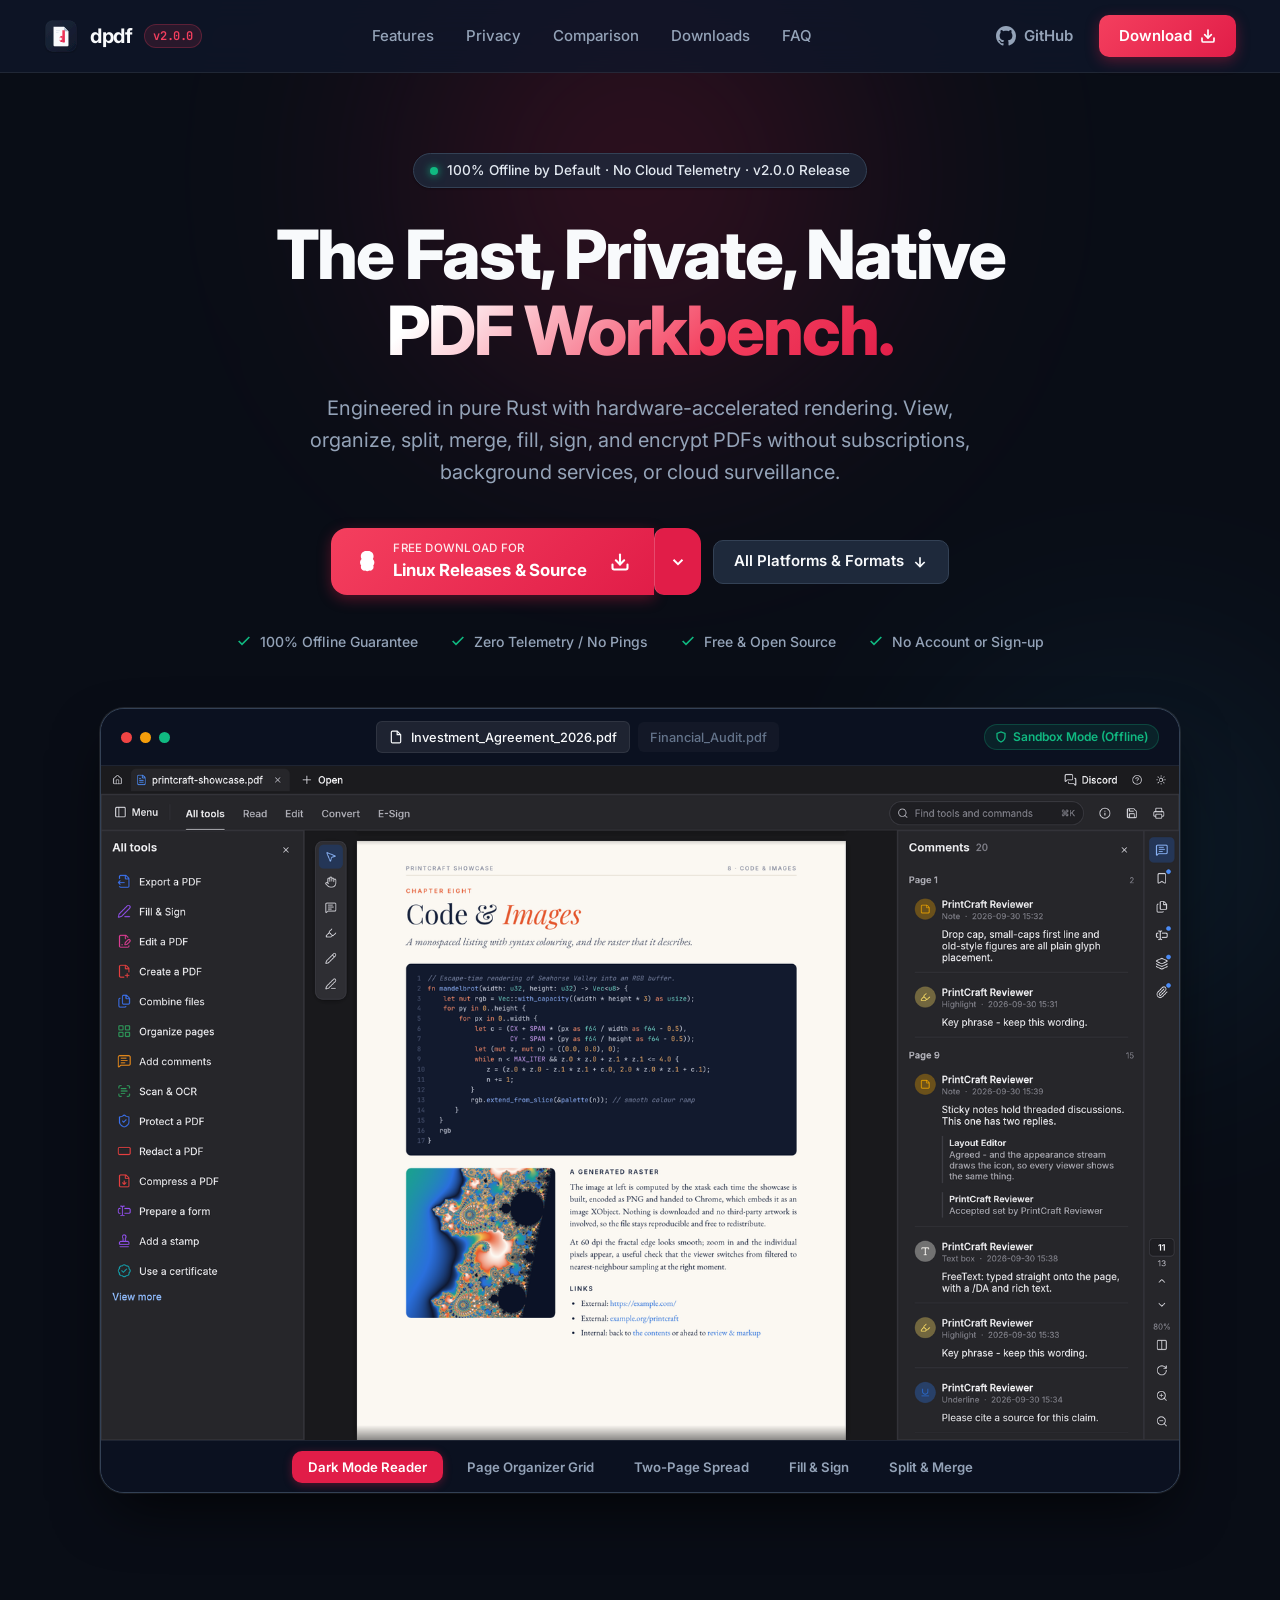
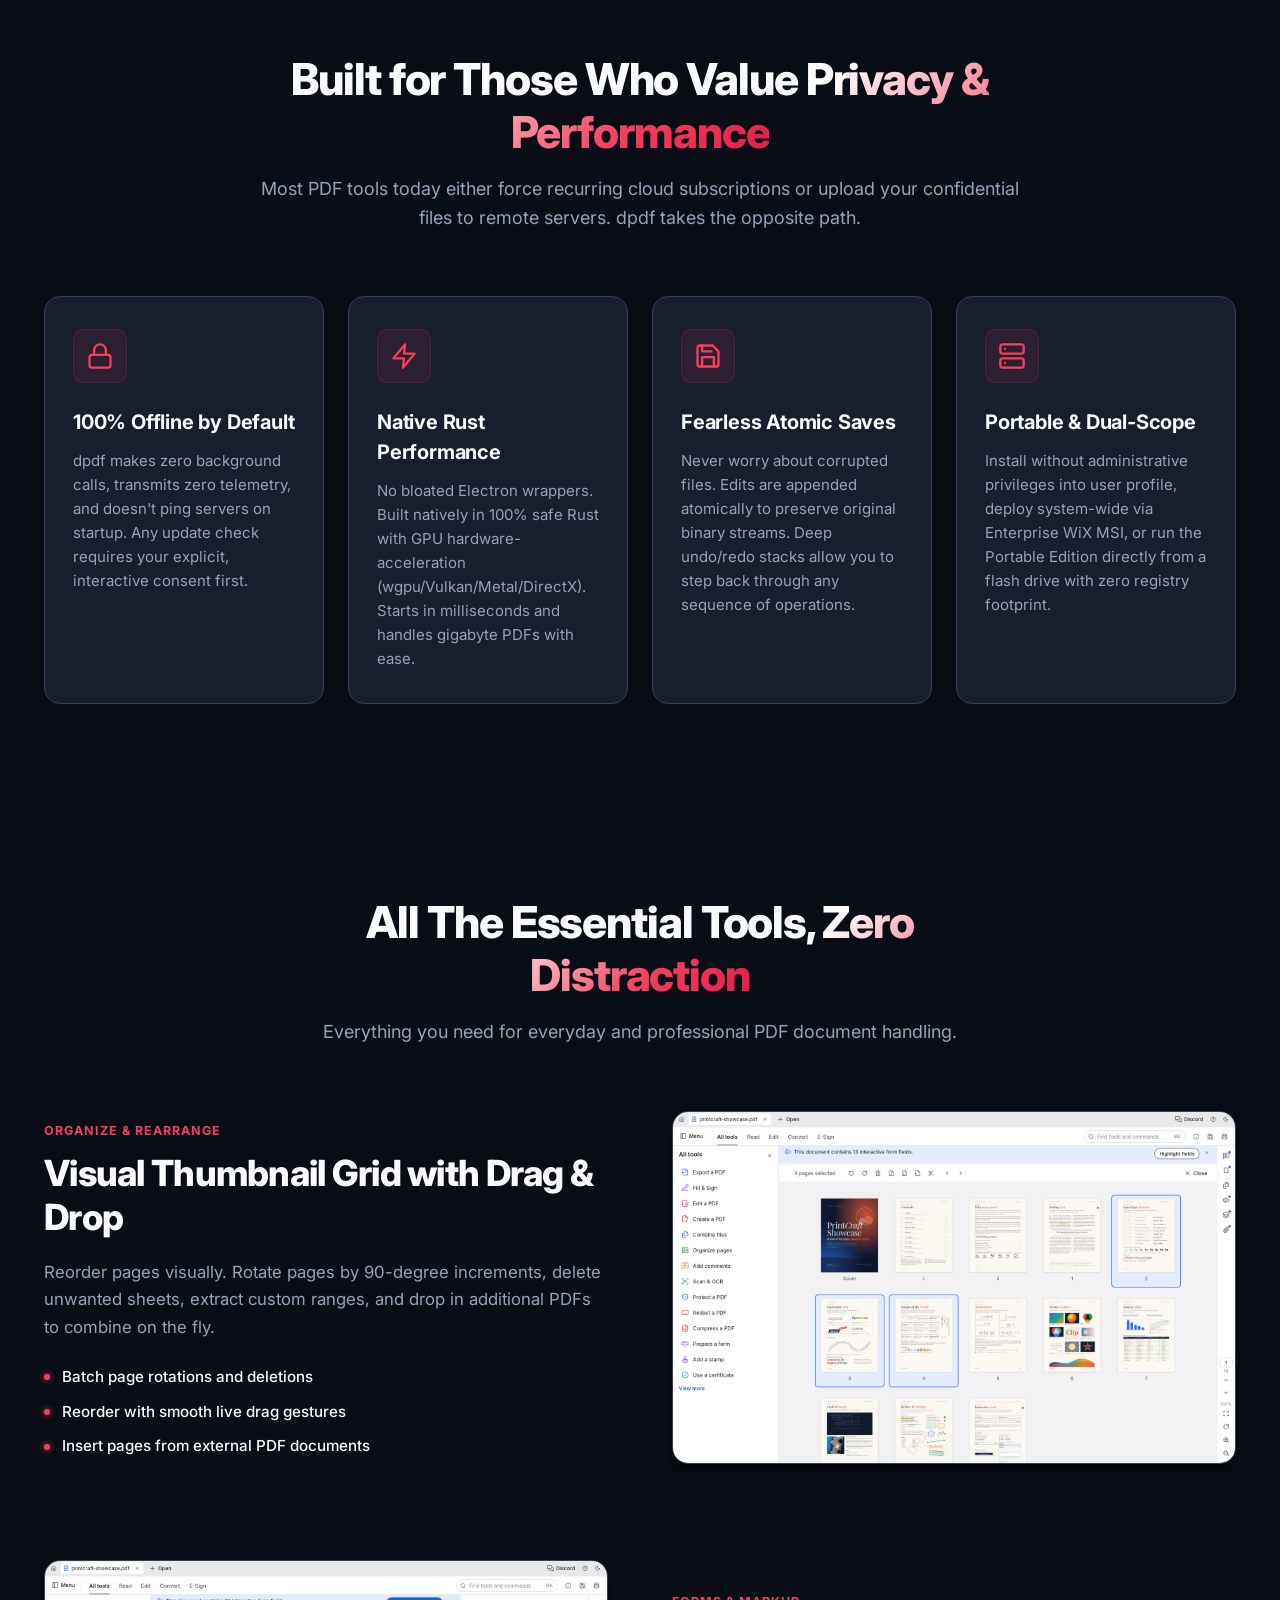
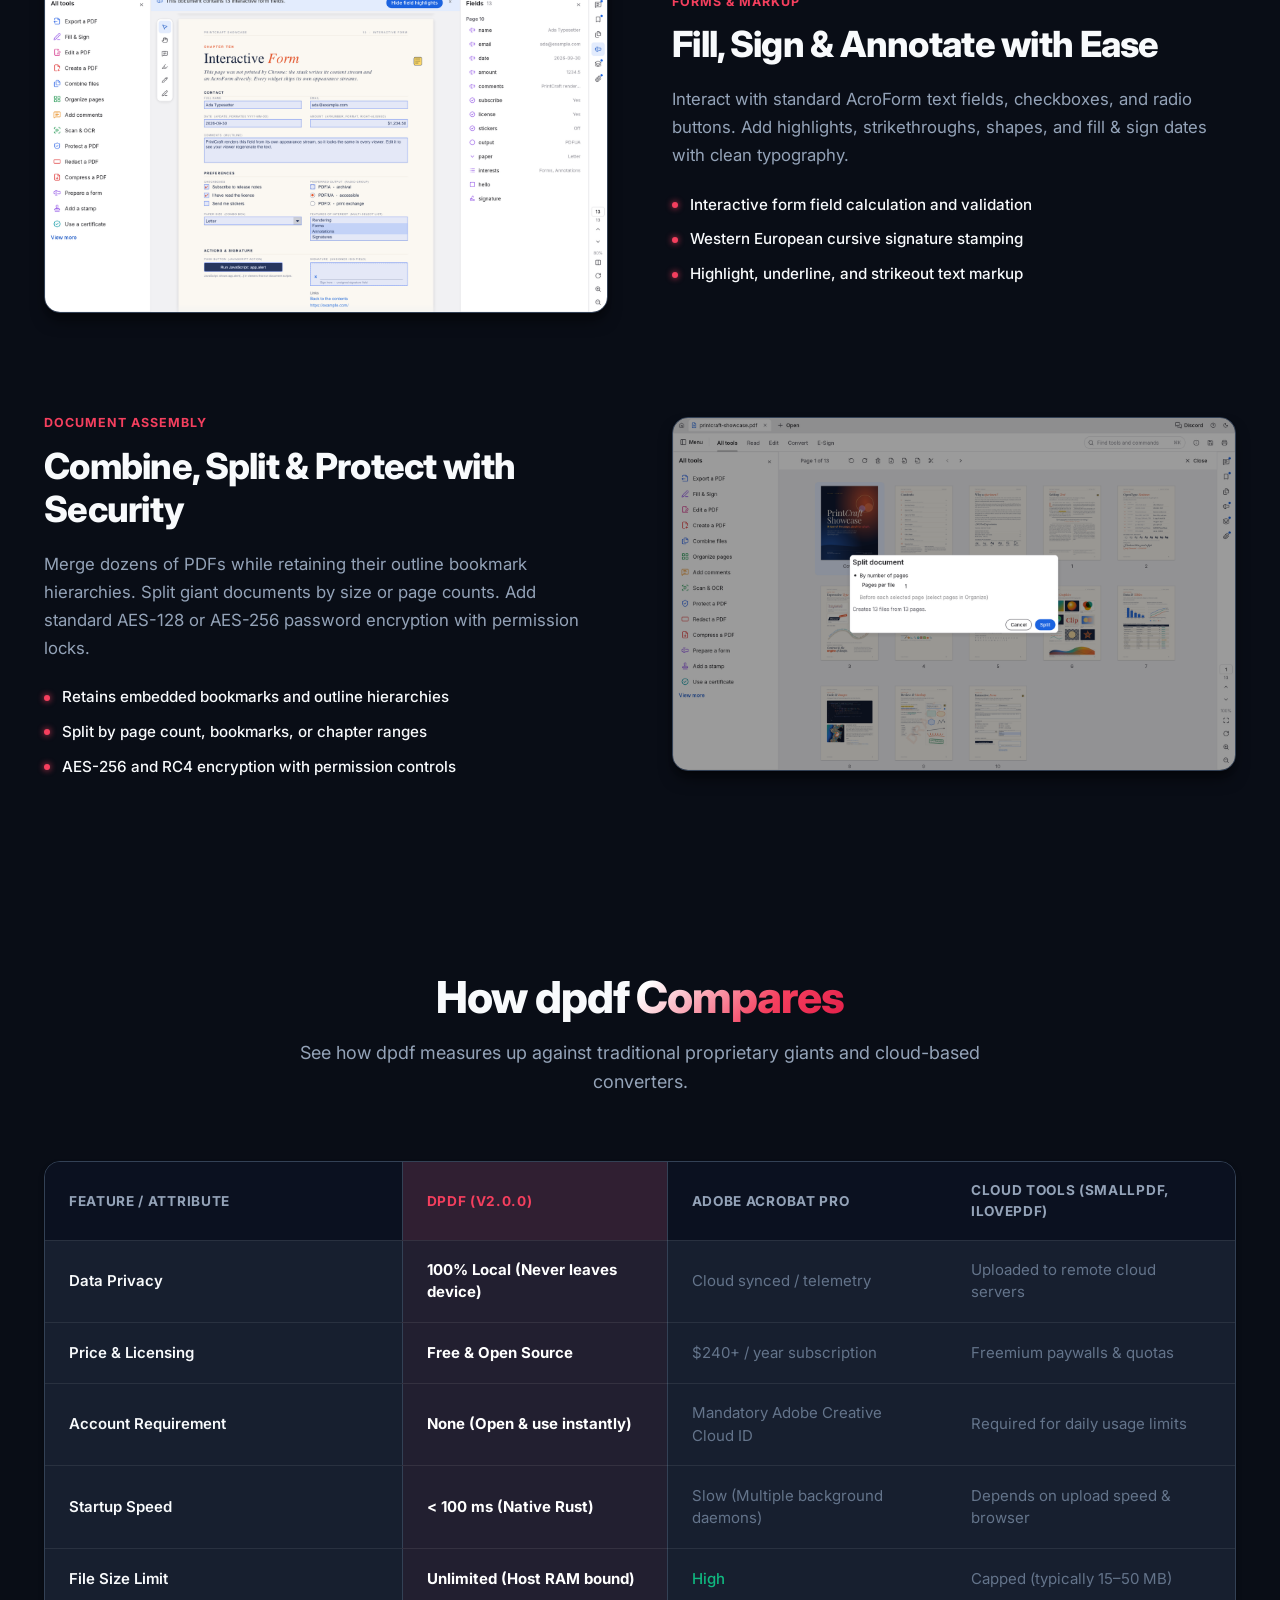
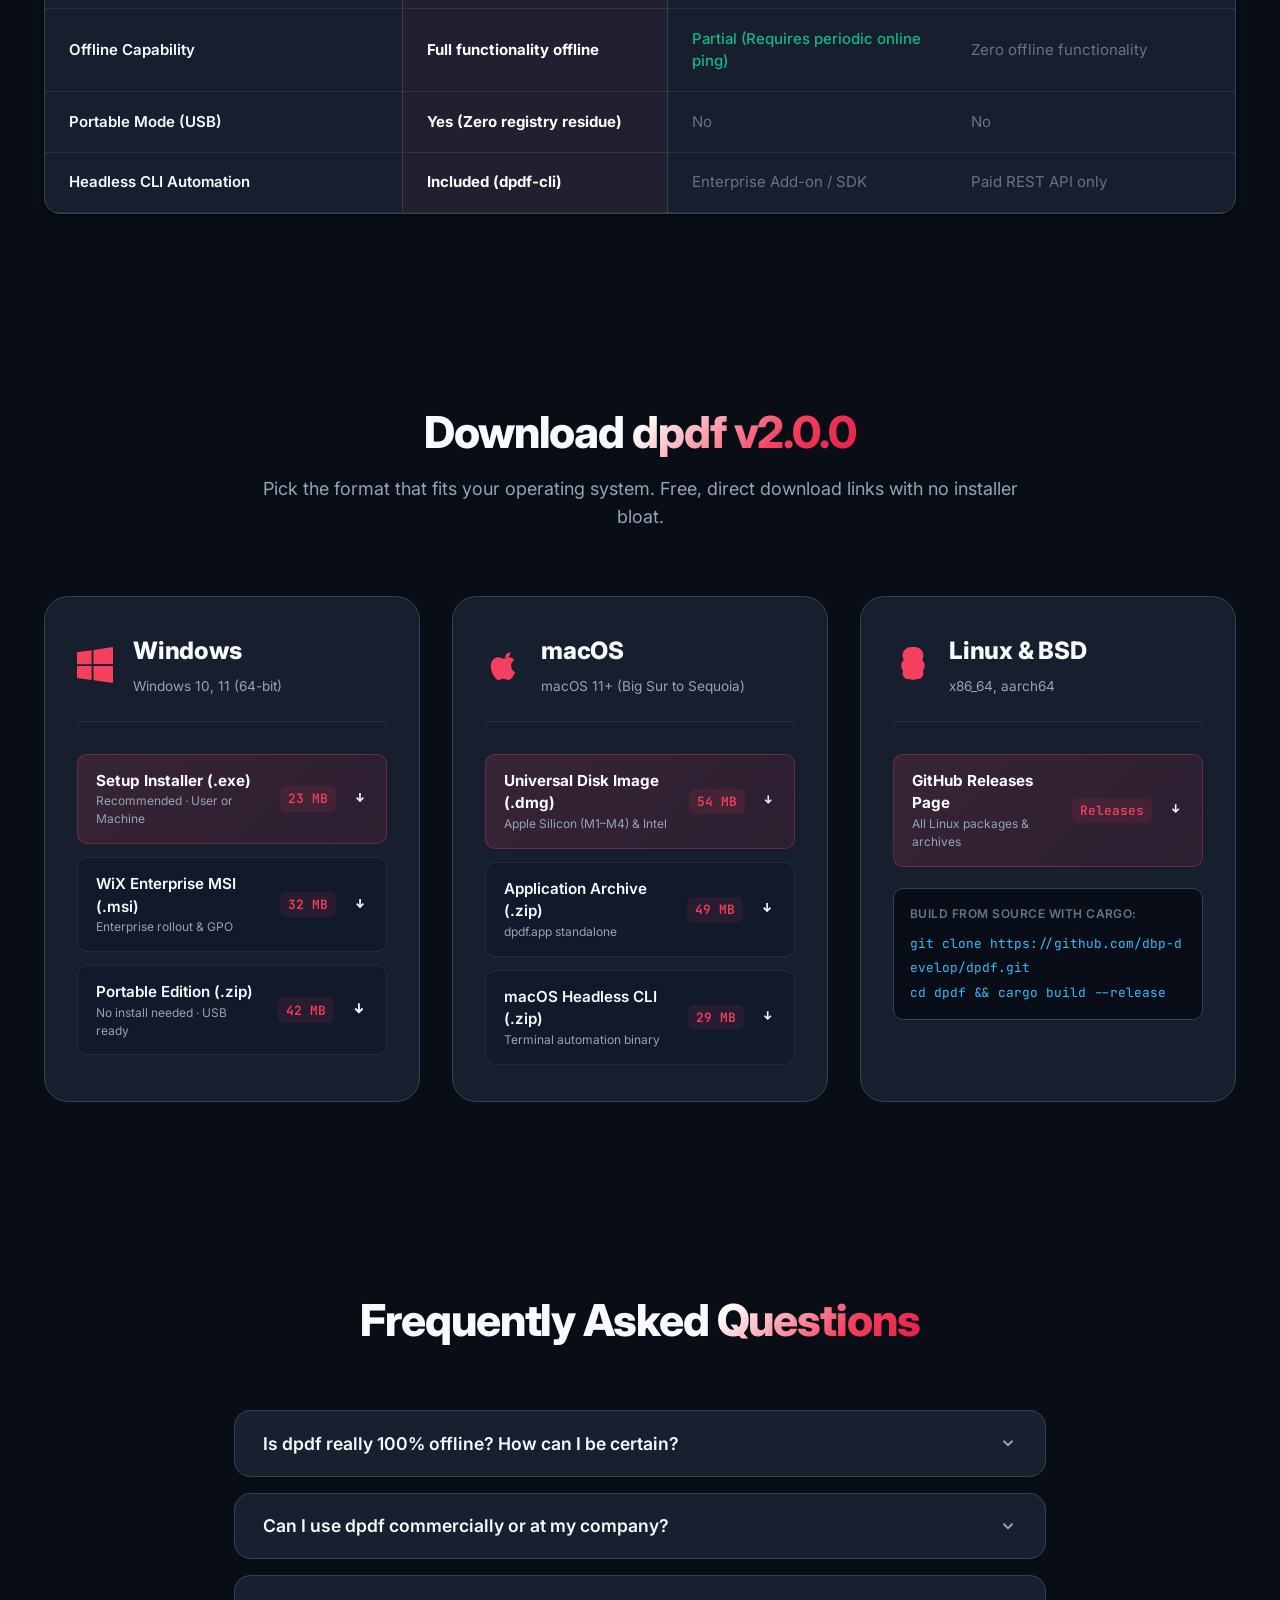
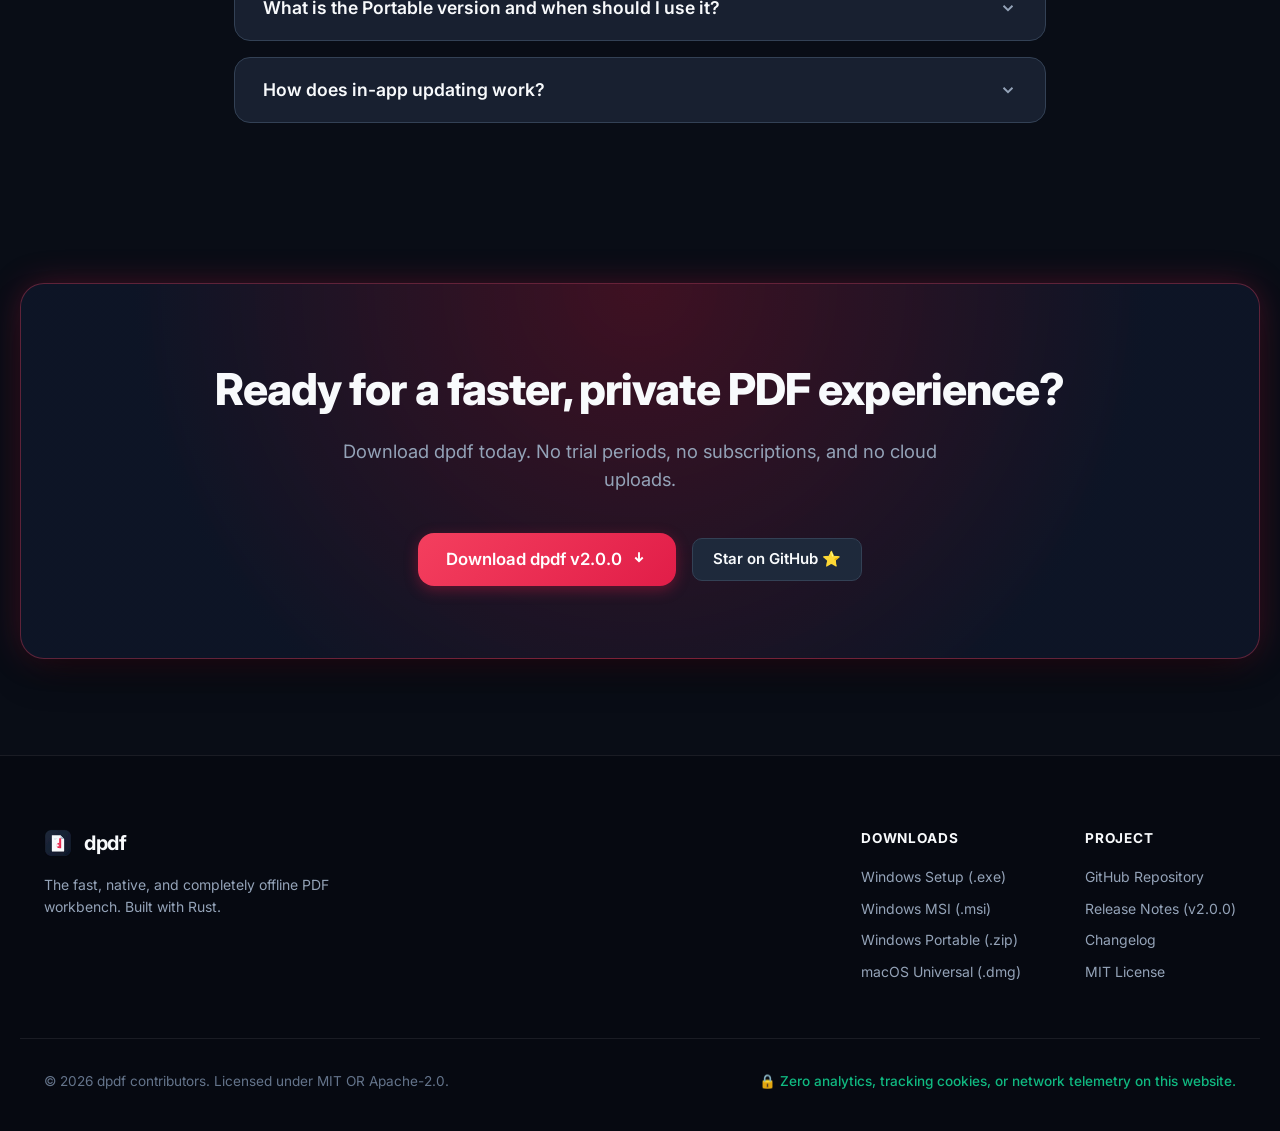
==== commit fd5114c7: "feat(release): v2.0.0 major UI redesign, dual theme, floating HUD toolbar, and version bump" ====
--- a/website/index.html
+++ b/website/index.html
@@ -36,7 +36,7 @@
       <a href="#" class="brand-logo" aria-label="dpdf home">
         <img src="assets/dpdf-icon.svg" alt="dpdf mark" width="34" height="34" class="logo-mark">
         <span class="logo-text">dpdf</span>
-        <span class="version-tag">v1.1.0</span>
+        <span class="version-tag">v2.0.0</span>
       </a>
 
       <nav class="nav-links">
@@ -71,7 +71,7 @@
     <div class="container hero-content">
       <div class="badge-pill">
         <span class="badge-dot"></span>
-        <span>100% Offline by Default · No Cloud Telemetry · v1.1.0 Release</span>
+        <span>100% Offline by Default · No Cloud Telemetry · v2.0.0 Release</span>
       </div>
 
       <h1 class="hero-title">
@@ -86,7 +86,7 @@
       <!-- Smart Detected Download CTA -->
       <div class="hero-cta-container">
         <div class="primary-download-group">
-          <a href="https://github.com/dbp-develop/dpdf/releases/download/v1.1.0/dpdf-1.1.0-setup.exe" id="main-download-btn" class="btn btn-hero btn-primary">
+          <a href="https://github.com/dbp-develop/dpdf/releases/download/v2.0.0/dpdf-2.0.0-setup.exe" id="main-download-btn" class="btn btn-hero btn-primary">
             <div class="btn-icon-wrapper" id="btn-os-icon">
               <!-- Default Windows icon -->
               <svg width="22" height="22" viewBox="0 0 24 24" fill="currentColor">
@@ -114,26 +114,26 @@
           <!-- Dropdown menu -->
           <div class="platform-dropdown-menu" id="platform-dropdown">
             <div class="dropdown-header">Windows (64-bit)</div>
-            <a href="https://github.com/dbp-develop/dpdf/releases/download/v1.1.0/dpdf-1.1.0-setup.exe" class="dropdown-item">
+            <a href="https://github.com/dbp-develop/dpdf/releases/download/v2.0.0/dpdf-2.0.0-setup.exe" class="dropdown-item">
               <span class="item-title">Setup Installer (.exe)</span>
               <span class="item-desc">User & Machine UAC options · 23 MB</span>
             </a>
-            <a href="https://github.com/dbp-develop/dpdf/releases/download/v1.1.0/dpdf-1.1.0-windows-x64.msi" class="dropdown-item">
+            <a href="https://github.com/dbp-develop/dpdf/releases/download/v2.0.0/dpdf-2.0.0-windows-x64.msi" class="dropdown-item">
               <span class="item-title">WiX Enterprise Package (.msi)</span>
               <span class="item-desc">Enterprise deployment & associations · 32 MB</span>
             </a>
-            <a href="https://github.com/dbp-develop/dpdf/releases/download/v1.1.0/dpdf-1.1.0-windows-x64-portable.zip" class="dropdown-item">
+            <a href="https://github.com/dbp-develop/dpdf/releases/download/v2.0.0/dpdf-2.0.0-windows-x64-portable.zip" class="dropdown-item">
               <span class="item-title">Portable Edition (.zip)</span>
               <span class="item-desc">Zero-install standalone (USB ready) · 42 MB</span>
             </a>
 
             <div class="dropdown-divider"></div>
             <div class="dropdown-header">macOS (Universal)</div>
-            <a href="https://github.com/dbp-develop/dpdf/releases/download/v1.1.0/dpdf-1.1.0-macos-universal.dmg" class="dropdown-item">
+            <a href="https://github.com/dbp-develop/dpdf/releases/download/v2.0.0/dpdf-2.0.0-macos-universal.dmg" class="dropdown-item">
               <span class="item-title">Apple Silicon & Intel (.dmg)</span>
               <span class="item-desc">Drag to Applications disk image · 54 MB</span>
             </a>
-            <a href="https://github.com/dbp-develop/dpdf/releases/download/v1.1.0/dpdf-1.1.0-macos-universal.zip" class="dropdown-item">
+            <a href="https://github.com/dbp-develop/dpdf/releases/download/v2.0.0/dpdf-2.0.0-macos-universal.zip" class="dropdown-item">
               <span class="item-title">macOS App Archive (.zip)</span>
               <span class="item-desc">Universal dpdf.app bundle · 49 MB</span>
             </a>
@@ -144,7 +144,7 @@
               <span class="item-title">Linux Releases & Source</span>
               <span class="item-desc">Tarball, AppImage, and source packages</span>
             </a>
-            <a href="https://github.com/dbp-develop/dpdf/releases/download/v1.1.0/dpdf-cli-1.1.0-macos-universal.zip" class="dropdown-item">
+            <a href="https://github.com/dbp-develop/dpdf/releases/download/v2.0.0/dpdf-cli-2.0.0-macos-universal.zip" class="dropdown-item">
               <span class="item-title">Headless CLI (dpdf-cli)</span>
               <span class="item-desc">For batch scripts, CI/CD, and terminals</span>
             </a>
@@ -366,7 +366,7 @@
           <thead>
             <tr>
               <th class="table-col-feature">Feature / Attribute</th>
-              <th class="table-col-dpdf highlight">dpdf (v1.1.0)</th>
+              <th class="table-col-dpdf highlight">dpdf (v2.0.0)</th>
               <th class="table-col-other">Adobe Acrobat Pro</th>
               <th class="table-col-other">Cloud Tools (Smallpdf, ILovePDF)</th>
             </tr>
@@ -430,7 +430,7 @@
   <section class="section downloads-section" id="downloads">
     <div class="container">
       <div class="section-header">
-        <h2 class="section-title">Download <span class="text-gradient">dpdf v1.1.0</span></h2>
+        <h2 class="section-title">Download <span class="text-gradient">dpdf v2.0.0</span></h2>
         <p class="section-subtitle">Pick the format that fits your operating system. Free, direct download links with no installer bloat.</p>
       </div>
 
@@ -448,7 +448,7 @@
           </div>
 
           <div class="download-options-list">
-            <a href="https://github.com/dbp-develop/dpdf/releases/download/v1.1.0/dpdf-1.1.0-setup.exe" class="download-link-row primary-link">
+            <a href="https://github.com/dbp-develop/dpdf/releases/download/v2.0.0/dpdf-2.0.0-setup.exe" class="download-link-row primary-link">
               <div class="link-meta">
                 <span class="link-name">Setup Installer (.exe)</span>
                 <span class="link-tag">Recommended · User or Machine</span>
@@ -457,7 +457,7 @@
               <svg width="18" height="18" viewBox="0 0 24 24" fill="none" stroke="currentColor" stroke-width="2.5"><polyline points="7 10 12 15 17 10"/><line x1="12" y1="15" x2="12" y2="3"/></svg>
             </a>
 
-            <a href="https://github.com/dbp-develop/dpdf/releases/download/v1.1.0/dpdf-1.1.0-windows-x64.msi" class="download-link-row">
+            <a href="https://github.com/dbp-develop/dpdf/releases/download/v2.0.0/dpdf-2.0.0-windows-x64.msi" class="download-link-row">
               <div class="link-meta">
                 <span class="link-name">WiX Enterprise MSI (.msi)</span>
                 <span class="link-tag">Enterprise rollout & GPO</span>
@@ -466,7 +466,7 @@
               <svg width="18" height="18" viewBox="0 0 24 24" fill="none" stroke="currentColor" stroke-width="2.5"><polyline points="7 10 12 15 17 10"/><line x1="12" y1="15" x2="12" y2="3"/></svg>
             </a>
 
-            <a href="https://github.com/dbp-develop/dpdf/releases/download/v1.1.0/dpdf-1.1.0-windows-x64-portable.zip" class="download-link-row">
+            <a href="https://github.com/dbp-develop/dpdf/releases/download/v2.0.0/dpdf-2.0.0-windows-x64-portable.zip" class="download-link-row">
               <div class="link-meta">
                 <span class="link-name">Portable Edition (.zip)</span>
                 <span class="link-tag">No install needed · USB ready</span>
@@ -490,7 +490,7 @@
           </div>
 
           <div class="download-options-list">
-            <a href="https://github.com/dbp-develop/dpdf/releases/download/v1.1.0/dpdf-1.1.0-macos-universal.dmg" class="download-link-row primary-link">
+            <a href="https://github.com/dbp-develop/dpdf/releases/download/v2.0.0/dpdf-2.0.0-macos-universal.dmg" class="download-link-row primary-link">
               <div class="link-meta">
                 <span class="link-name">Universal Disk Image (.dmg)</span>
                 <span class="link-tag">Apple Silicon (M1–M4) & Intel</span>
@@ -499,7 +499,7 @@
               <svg width="18" height="18" viewBox="0 0 24 24" fill="none" stroke="currentColor" stroke-width="2.5"><polyline points="7 10 12 15 17 10"/><line x1="12" y1="15" x2="12" y2="3"/></svg>
             </a>
 
-            <a href="https://github.com/dbp-develop/dpdf/releases/download/v1.1.0/dpdf-1.1.0-macos-universal.zip" class="download-link-row">
+            <a href="https://github.com/dbp-develop/dpdf/releases/download/v2.0.0/dpdf-2.0.0-macos-universal.zip" class="download-link-row">
               <div class="link-meta">
                 <span class="link-name">Application Archive (.zip)</span>
                 <span class="link-tag">dpdf.app standalone</span>
@@ -508,7 +508,7 @@
               <svg width="18" height="18" viewBox="0 0 24 24" fill="none" stroke="currentColor" stroke-width="2.5"><polyline points="7 10 12 15 17 10"/><line x1="12" y1="15" x2="12" y2="3"/></svg>
             </a>
 
-            <a href="https://github.com/dbp-develop/dpdf/releases/download/v1.1.0/dpdf-cli-1.1.0-macos-universal.zip" class="download-link-row">
+            <a href="https://github.com/dbp-develop/dpdf/releases/download/v2.0.0/dpdf-cli-2.0.0-macos-universal.zip" class="download-link-row">
               <div class="link-meta">
                 <span class="link-name">macOS Headless CLI (.zip)</span>
                 <span class="link-tag">Terminal automation binary</span>
@@ -609,7 +609,7 @@
       <p class="cta-subtitle">Download dpdf today. No trial periods, no subscriptions, and no cloud uploads.</p>
       <div class="cta-actions">
         <a href="#downloads" class="btn btn-hero btn-primary">
-          <span>Download dpdf v1.1.0</span>
+          <span>Download dpdf v2.0.0</span>
           <svg width="18" height="18" viewBox="0 0 24 24" fill="none" stroke="currentColor" stroke-width="2.5"><polyline points="7 10 12 15 17 10"/><line x1="12" y1="15" x2="12" y2="3"/></svg>
         </a>
         <a href="https://github.com/dbp-develop/dpdf" target="_blank" rel="noopener noreferrer" class="btn btn-secondary">
@@ -633,16 +633,16 @@
       <div class="footer-links-group">
         <div class="footer-col">
           <h4>Downloads</h4>
-          <a href="https://github.com/dbp-develop/dpdf/releases/download/v1.1.0/dpdf-1.1.0-setup.exe">Windows Setup (.exe)</a>
-          <a href="https://github.com/dbp-develop/dpdf/releases/download/v1.1.0/dpdf-1.1.0-windows-x64.msi">Windows MSI (.msi)</a>
-          <a href="https://github.com/dbp-develop/dpdf/releases/download/v1.1.0/dpdf-1.1.0-windows-x64-portable.zip">Windows Portable (.zip)</a>
-          <a href="https://github.com/dbp-develop/dpdf/releases/download/v1.1.0/dpdf-1.1.0-macos-universal.dmg">macOS Universal (.dmg)</a>
+          <a href="https://github.com/dbp-develop/dpdf/releases/download/v2.0.0/dpdf-2.0.0-setup.exe">Windows Setup (.exe)</a>
+          <a href="https://github.com/dbp-develop/dpdf/releases/download/v2.0.0/dpdf-2.0.0-windows-x64.msi">Windows MSI (.msi)</a>
+          <a href="https://github.com/dbp-develop/dpdf/releases/download/v2.0.0/dpdf-2.0.0-windows-x64-portable.zip">Windows Portable (.zip)</a>
+          <a href="https://github.com/dbp-develop/dpdf/releases/download/v2.0.0/dpdf-2.0.0-macos-universal.dmg">macOS Universal (.dmg)</a>
         </div>
 
         <div class="footer-col">
           <h4>Project</h4>
           <a href="https://github.com/dbp-develop/dpdf" target="_blank" rel="noopener noreferrer">GitHub Repository</a>
-          <a href="https://github.com/dbp-develop/dpdf/releases/tag/v1.1.0" target="_blank" rel="noopener noreferrer">Release Notes (v1.1.0)</a>
+          <a href="https://github.com/dbp-develop/dpdf/releases/tag/v2.0.0" target="_blank" rel="noopener noreferrer">Release Notes (v2.0.0)</a>
           <a href="https://github.com/dbp-develop/dpdf/blob/main/CHANGELOG.md" target="_blank" rel="noopener noreferrer">Changelog</a>
           <a href="https://github.com/dbp-develop/dpdf/blob/main/LICENSE-MIT" target="_blank" rel="noopener noreferrer">MIT License</a>
         </div>
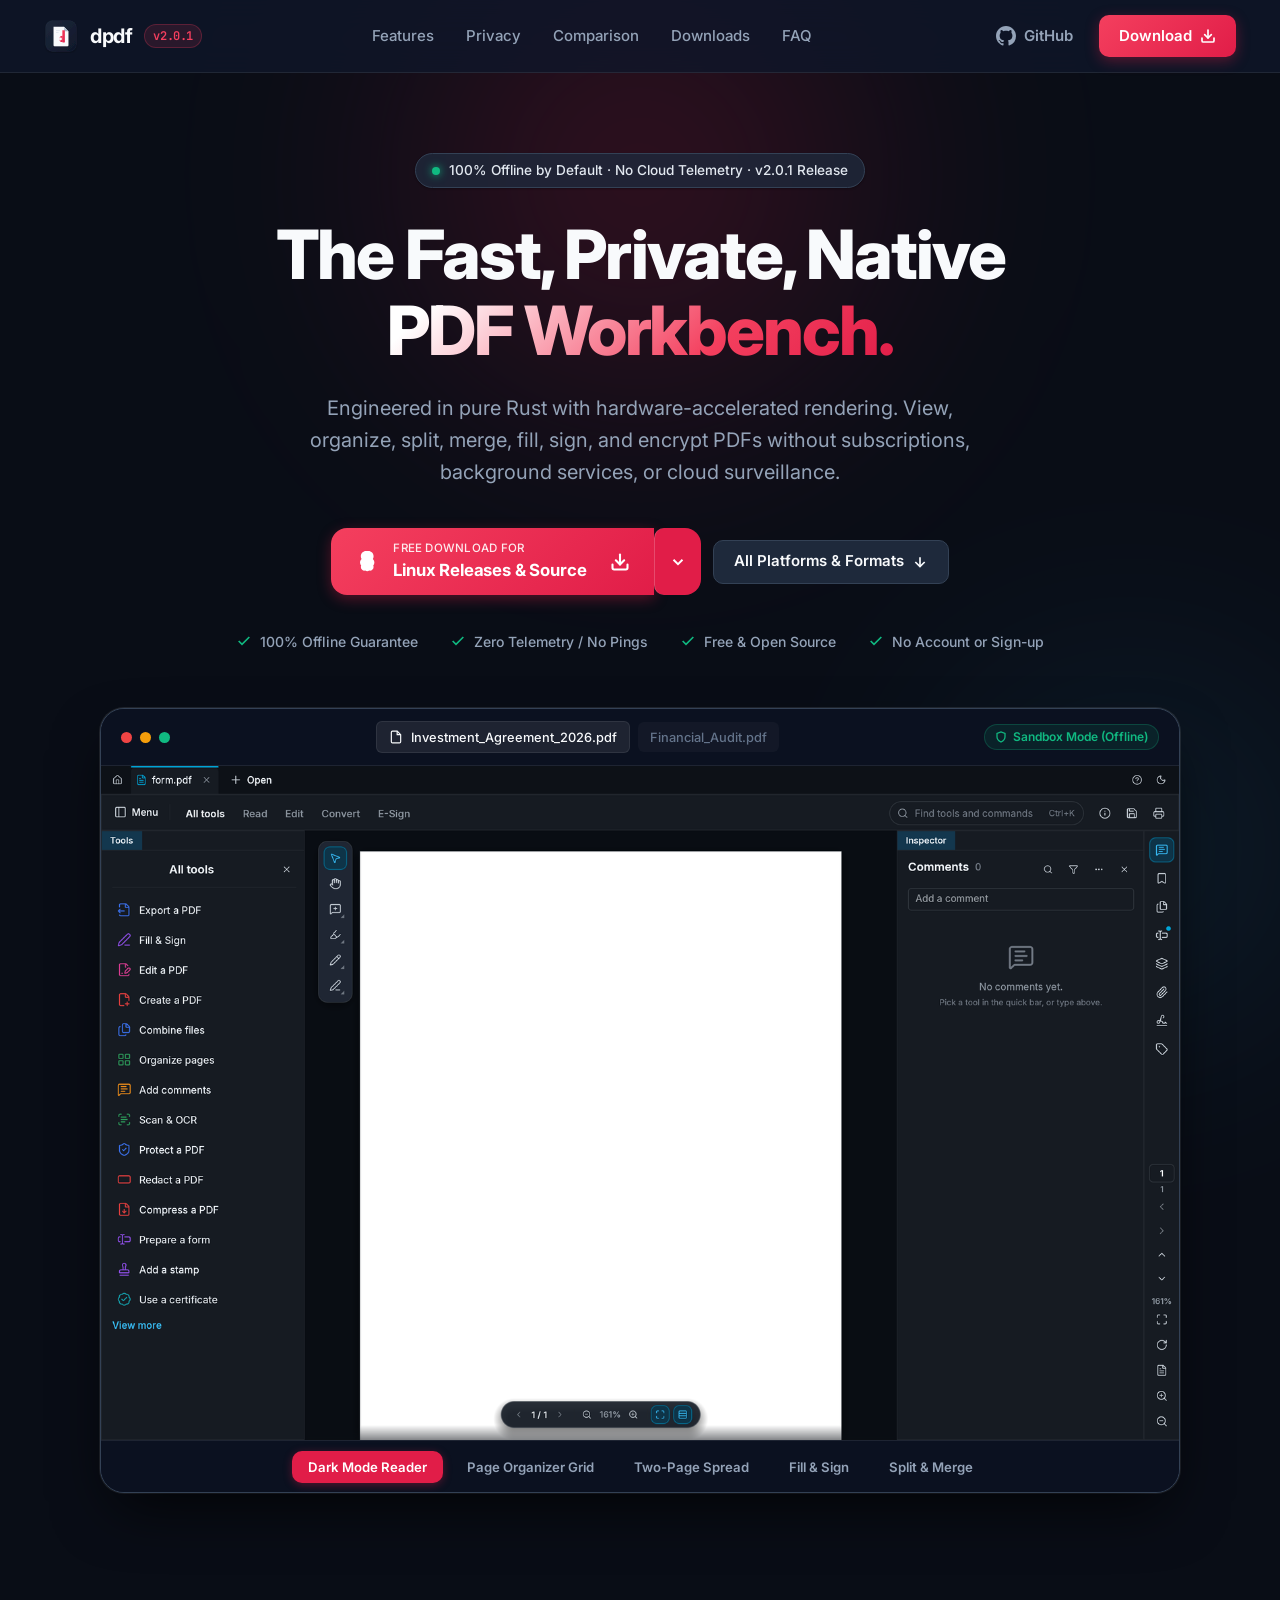
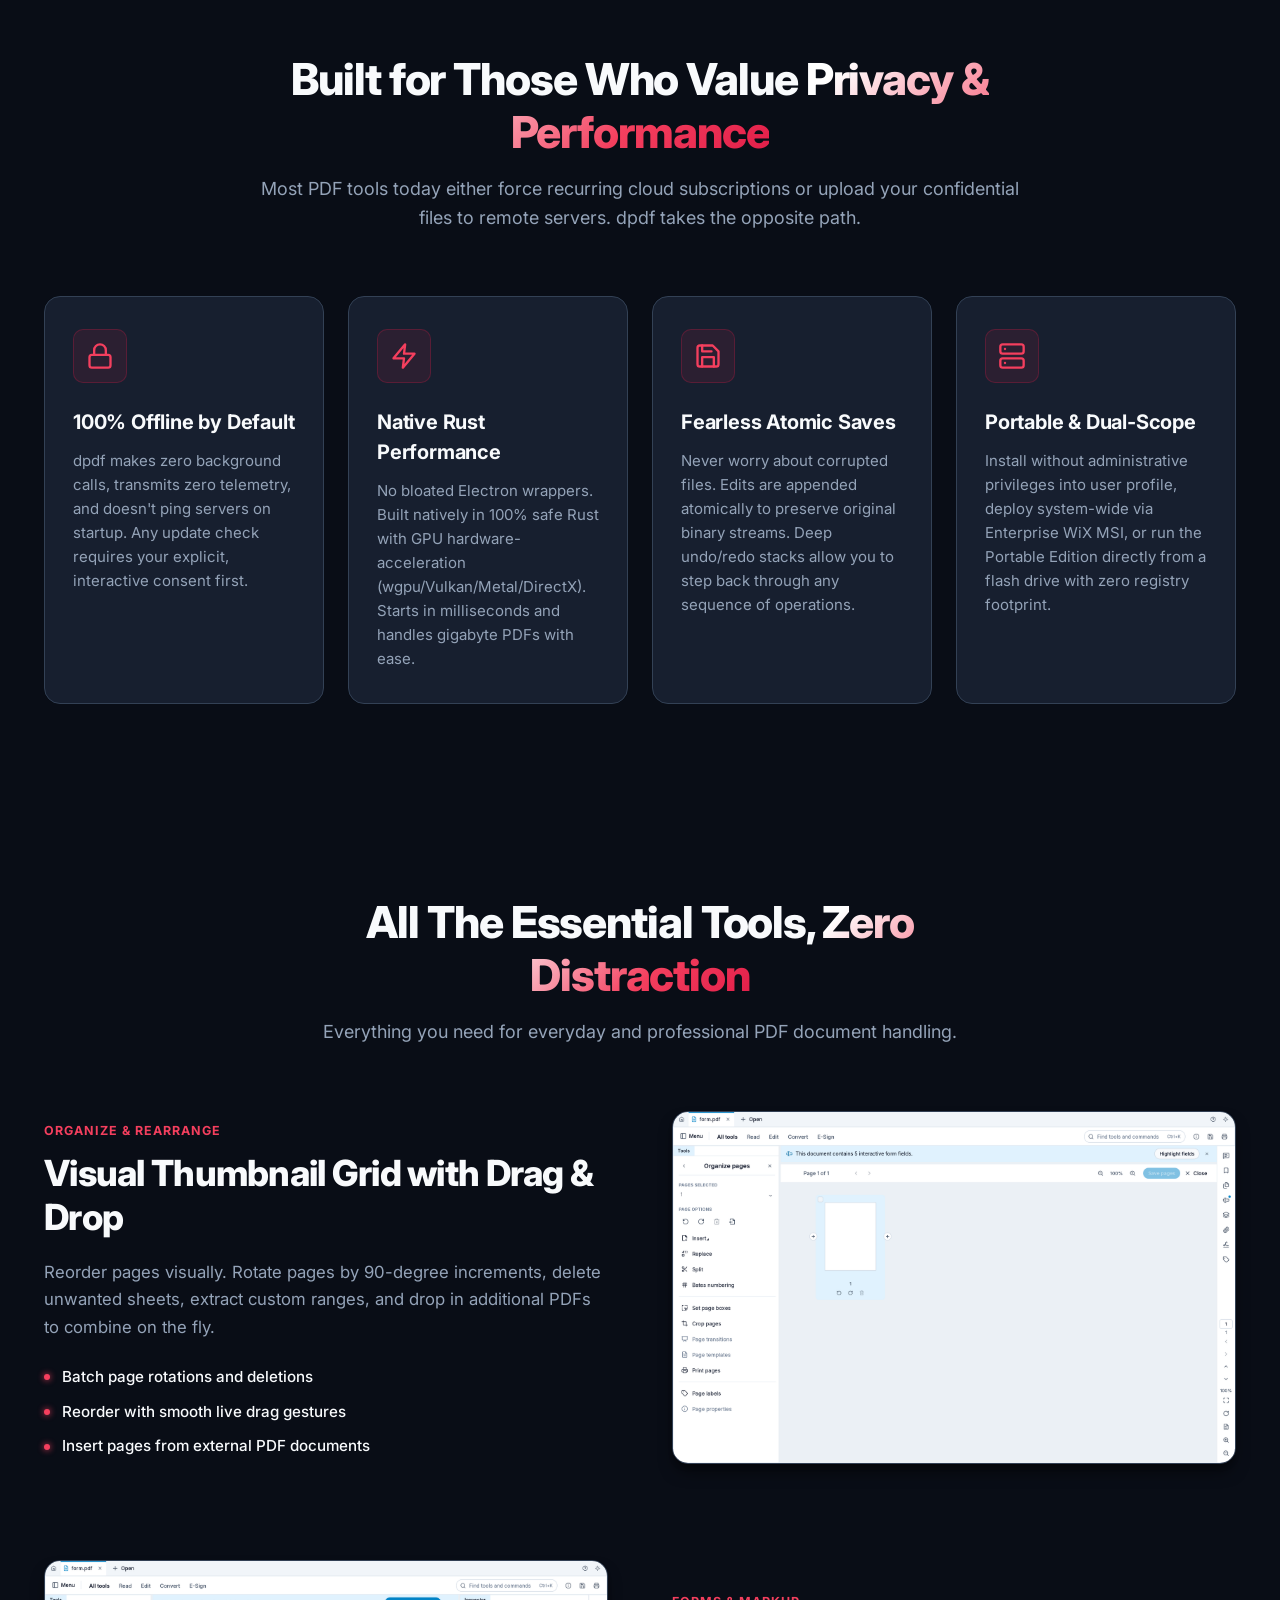
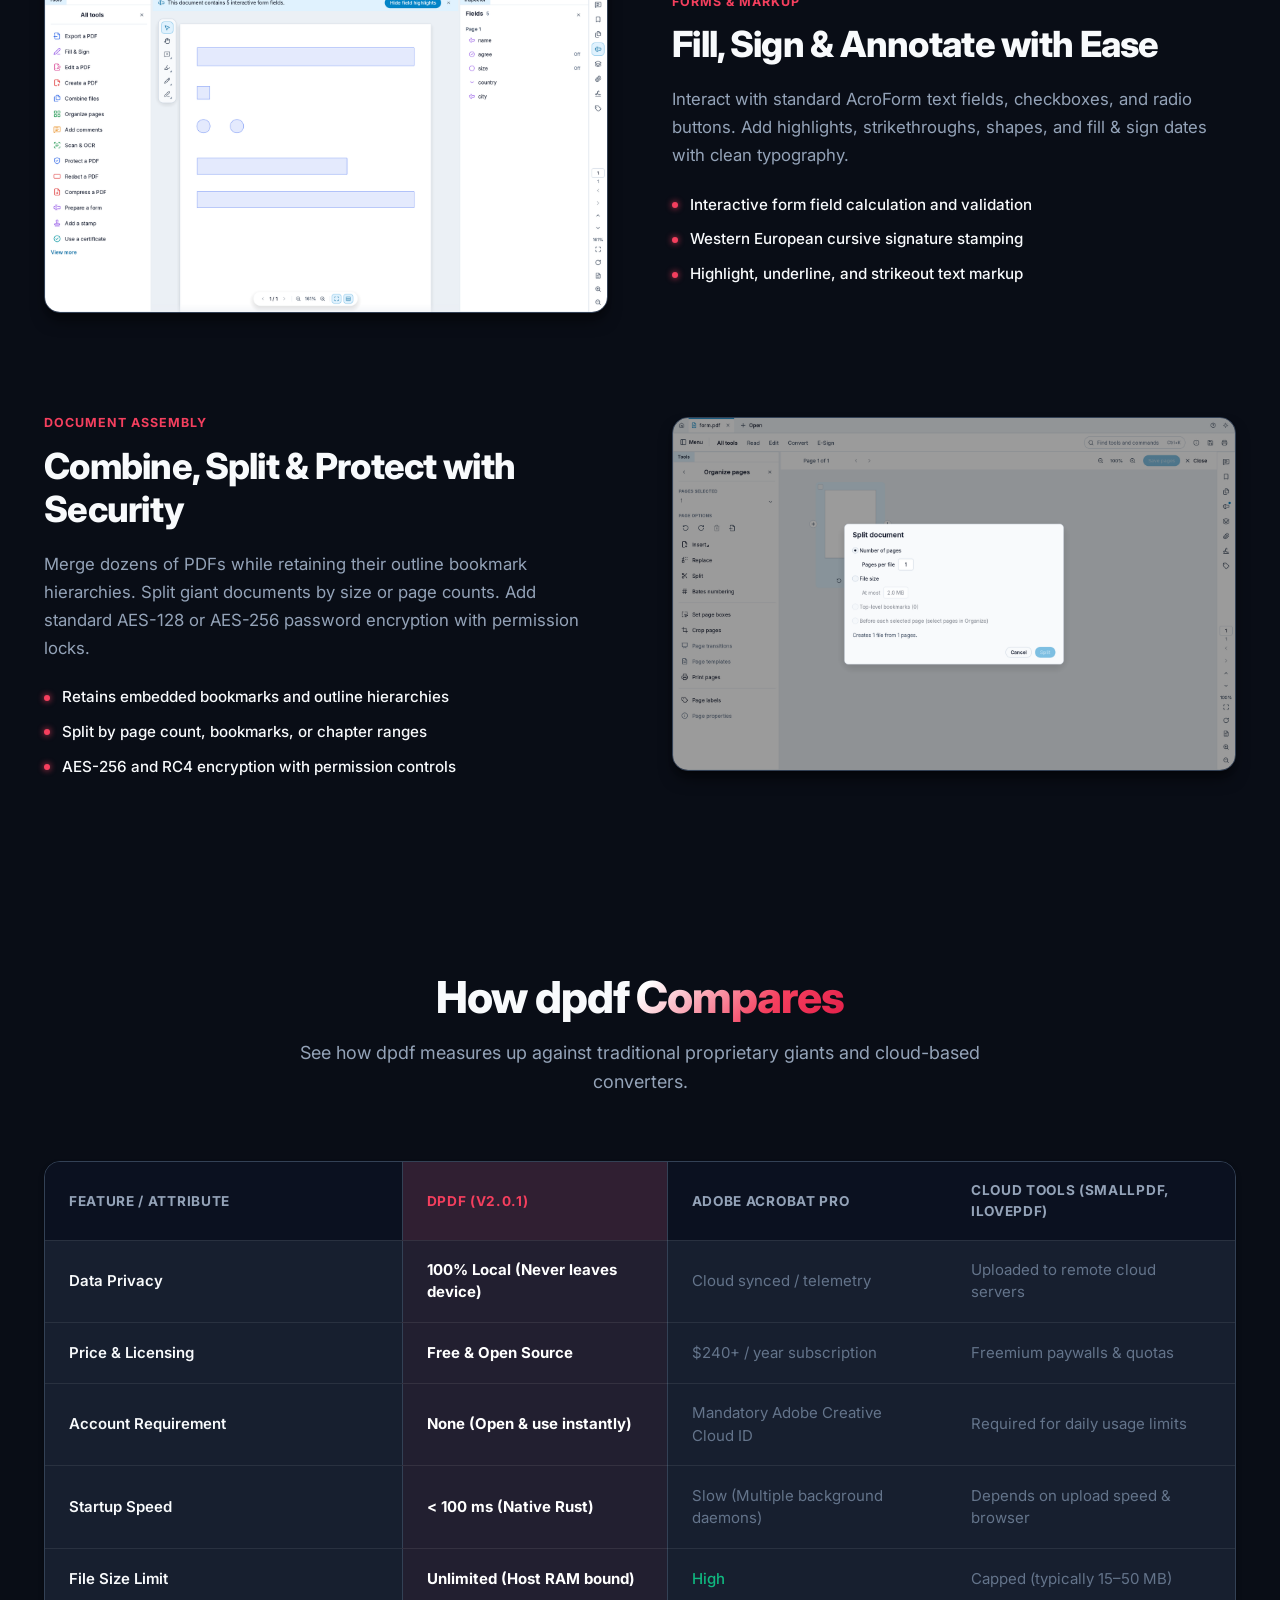
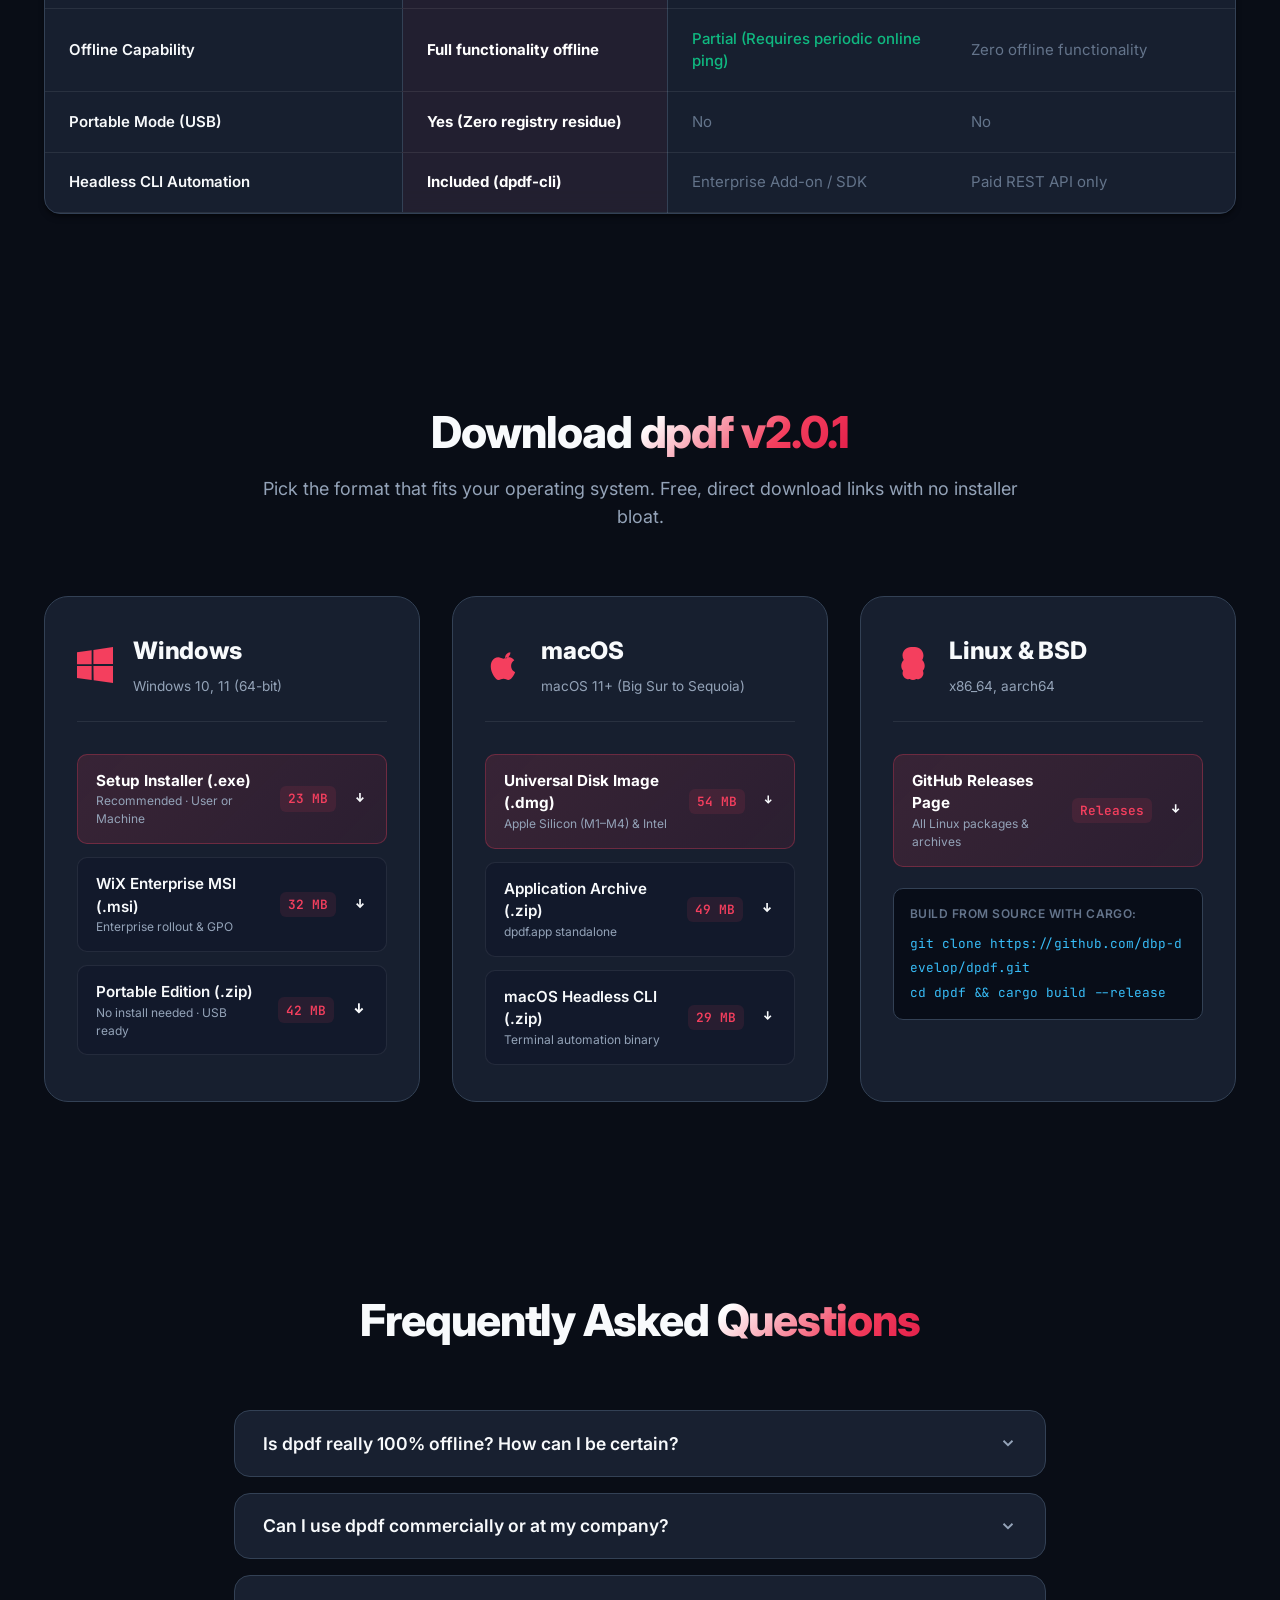
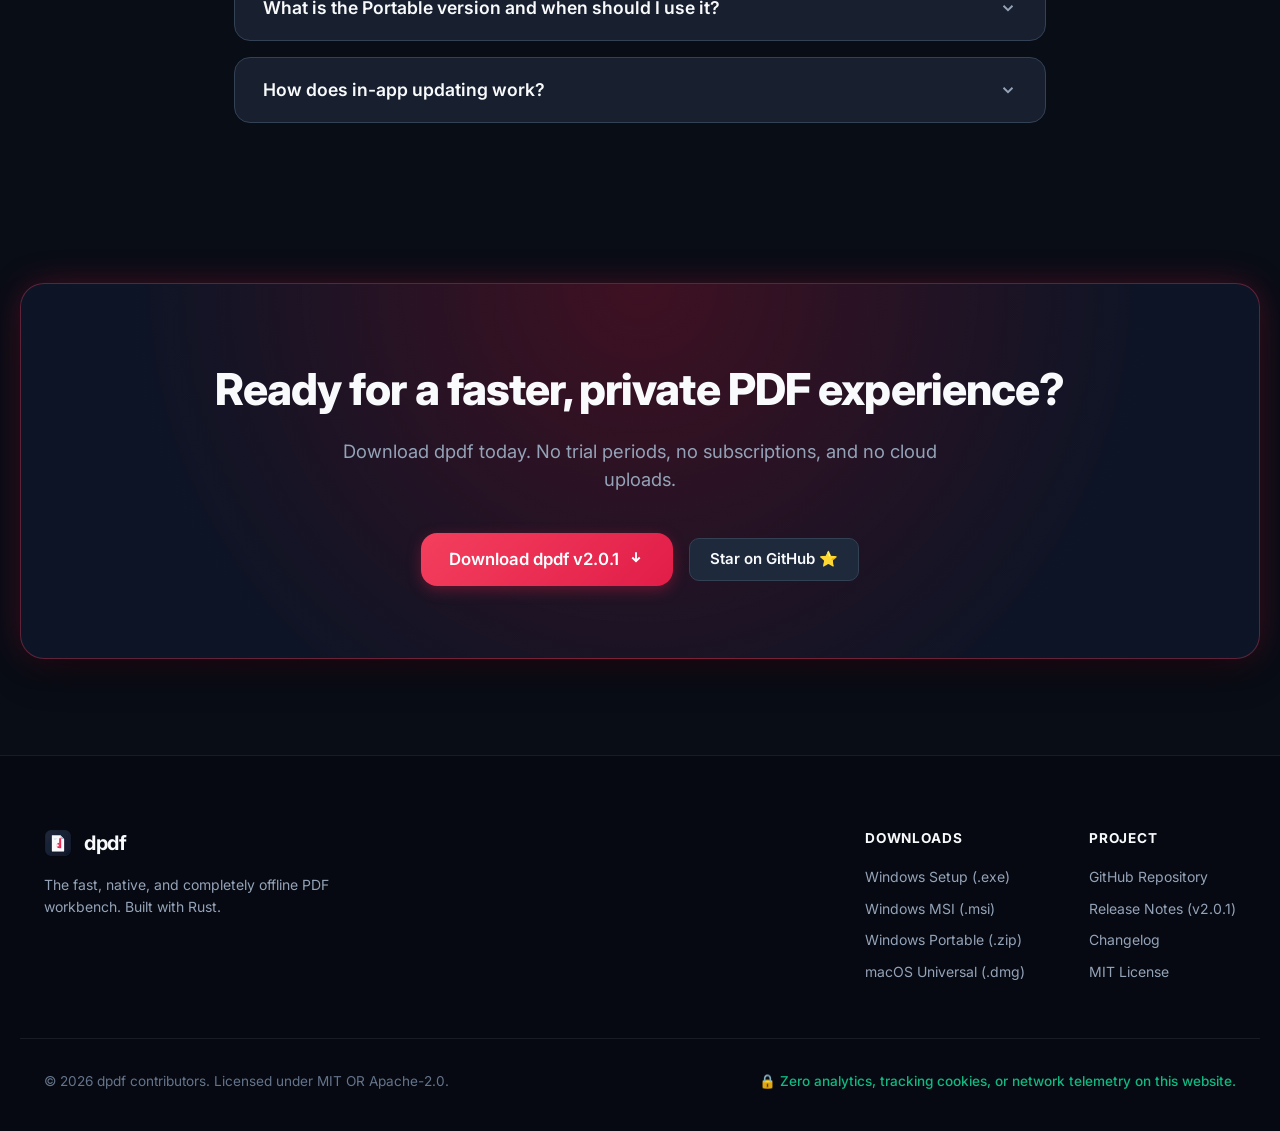
==== commit ecb8c03a: "feat(release): v2.0.1 new modern UI/UX design, silent auto-updates, and bug fixes" ====
--- a/website/index.html
+++ b/website/index.html
@@ -36,7 +36,7 @@
       <a href="#" class="brand-logo" aria-label="dpdf home">
         <img src="assets/dpdf-icon.svg" alt="dpdf mark" width="34" height="34" class="logo-mark">
         <span class="logo-text">dpdf</span>
-        <span class="version-tag">v2.0.0</span>
+        <span class="version-tag">v2.0.1</span>
       </a>
 
       <nav class="nav-links">
@@ -71,7 +71,7 @@
     <div class="container hero-content">
       <div class="badge-pill">
         <span class="badge-dot"></span>
-        <span>100% Offline by Default · No Cloud Telemetry · v2.0.0 Release</span>
+        <span>100% Offline by Default · No Cloud Telemetry · v2.0.1 Release</span>
       </div>
 
       <h1 class="hero-title">
@@ -86,7 +86,7 @@
       <!-- Smart Detected Download CTA -->
       <div class="hero-cta-container">
         <div class="primary-download-group">
-          <a href="https://github.com/dbp-develop/dpdf/releases/download/v2.0.0/dpdf-2.0.0-setup.exe" id="main-download-btn" class="btn btn-hero btn-primary">
+          <a href="https://github.com/dbp-develop/dpdf/releases/download/v2.0.1/dpdf-2.0.1-setup.exe" id="main-download-btn" class="btn btn-hero btn-primary">
             <div class="btn-icon-wrapper" id="btn-os-icon">
               <!-- Default Windows icon -->
               <svg width="22" height="22" viewBox="0 0 24 24" fill="currentColor">
@@ -114,26 +114,26 @@
           <!-- Dropdown menu -->
           <div class="platform-dropdown-menu" id="platform-dropdown">
             <div class="dropdown-header">Windows (64-bit)</div>
-            <a href="https://github.com/dbp-develop/dpdf/releases/download/v2.0.0/dpdf-2.0.0-setup.exe" class="dropdown-item">
+            <a href="https://github.com/dbp-develop/dpdf/releases/download/v2.0.1/dpdf-2.0.1-setup.exe" class="dropdown-item">
               <span class="item-title">Setup Installer (.exe)</span>
               <span class="item-desc">User & Machine UAC options · 23 MB</span>
             </a>
-            <a href="https://github.com/dbp-develop/dpdf/releases/download/v2.0.0/dpdf-2.0.0-windows-x64.msi" class="dropdown-item">
+            <a href="https://github.com/dbp-develop/dpdf/releases/download/v2.0.1/dpdf-2.0.1-windows-x64.msi" class="dropdown-item">
               <span class="item-title">WiX Enterprise Package (.msi)</span>
               <span class="item-desc">Enterprise deployment & associations · 32 MB</span>
             </a>
-            <a href="https://github.com/dbp-develop/dpdf/releases/download/v2.0.0/dpdf-2.0.0-windows-x64-portable.zip" class="dropdown-item">
+            <a href="https://github.com/dbp-develop/dpdf/releases/download/v2.0.1/dpdf-2.0.1-windows-x64-portable.zip" class="dropdown-item">
               <span class="item-title">Portable Edition (.zip)</span>
               <span class="item-desc">Zero-install standalone (USB ready) · 42 MB</span>
             </a>
 
             <div class="dropdown-divider"></div>
             <div class="dropdown-header">macOS (Universal)</div>
-            <a href="https://github.com/dbp-develop/dpdf/releases/download/v2.0.0/dpdf-2.0.0-macos-universal.dmg" class="dropdown-item">
+            <a href="https://github.com/dbp-develop/dpdf/releases/download/v2.0.1/dpdf-2.0.1-macos-universal.dmg" class="dropdown-item">
               <span class="item-title">Apple Silicon & Intel (.dmg)</span>
               <span class="item-desc">Drag to Applications disk image · 54 MB</span>
             </a>
-            <a href="https://github.com/dbp-develop/dpdf/releases/download/v2.0.0/dpdf-2.0.0-macos-universal.zip" class="dropdown-item">
+            <a href="https://github.com/dbp-develop/dpdf/releases/download/v2.0.1/dpdf-2.0.1-macos-universal.zip" class="dropdown-item">
               <span class="item-title">macOS App Archive (.zip)</span>
               <span class="item-desc">Universal dpdf.app bundle · 49 MB</span>
             </a>
@@ -144,7 +144,7 @@
               <span class="item-title">Linux Releases & Source</span>
               <span class="item-desc">Tarball, AppImage, and source packages</span>
             </a>
-            <a href="https://github.com/dbp-develop/dpdf/releases/download/v2.0.0/dpdf-cli-2.0.0-macos-universal.zip" class="dropdown-item">
+            <a href="https://github.com/dbp-develop/dpdf/releases/download/v2.0.1/dpdf-cli-2.0.1-macos-universal.zip" class="dropdown-item">
               <span class="item-title">Headless CLI (dpdf-cli)</span>
               <span class="item-desc">For batch scripts, CI/CD, and terminals</span>
             </a>
@@ -366,7 +366,7 @@
           <thead>
             <tr>
               <th class="table-col-feature">Feature / Attribute</th>
-              <th class="table-col-dpdf highlight">dpdf (v2.0.0)</th>
+              <th class="table-col-dpdf highlight">dpdf (v2.0.1)</th>
               <th class="table-col-other">Adobe Acrobat Pro</th>
               <th class="table-col-other">Cloud Tools (Smallpdf, ILovePDF)</th>
             </tr>
@@ -430,7 +430,7 @@
   <section class="section downloads-section" id="downloads">
     <div class="container">
       <div class="section-header">
-        <h2 class="section-title">Download <span class="text-gradient">dpdf v2.0.0</span></h2>
+        <h2 class="section-title">Download <span class="text-gradient">dpdf v2.0.1</span></h2>
         <p class="section-subtitle">Pick the format that fits your operating system. Free, direct download links with no installer bloat.</p>
       </div>
 
@@ -448,7 +448,7 @@
           </div>
 
           <div class="download-options-list">
-            <a href="https://github.com/dbp-develop/dpdf/releases/download/v2.0.0/dpdf-2.0.0-setup.exe" class="download-link-row primary-link">
+            <a href="https://github.com/dbp-develop/dpdf/releases/download/v2.0.1/dpdf-2.0.1-setup.exe" class="download-link-row primary-link">
               <div class="link-meta">
                 <span class="link-name">Setup Installer (.exe)</span>
                 <span class="link-tag">Recommended · User or Machine</span>
@@ -457,7 +457,7 @@
               <svg width="18" height="18" viewBox="0 0 24 24" fill="none" stroke="currentColor" stroke-width="2.5"><polyline points="7 10 12 15 17 10"/><line x1="12" y1="15" x2="12" y2="3"/></svg>
             </a>
 
-            <a href="https://github.com/dbp-develop/dpdf/releases/download/v2.0.0/dpdf-2.0.0-windows-x64.msi" class="download-link-row">
+            <a href="https://github.com/dbp-develop/dpdf/releases/download/v2.0.1/dpdf-2.0.1-windows-x64.msi" class="download-link-row">
               <div class="link-meta">
                 <span class="link-name">WiX Enterprise MSI (.msi)</span>
                 <span class="link-tag">Enterprise rollout & GPO</span>
@@ -466,7 +466,7 @@
               <svg width="18" height="18" viewBox="0 0 24 24" fill="none" stroke="currentColor" stroke-width="2.5"><polyline points="7 10 12 15 17 10"/><line x1="12" y1="15" x2="12" y2="3"/></svg>
             </a>
 
-            <a href="https://github.com/dbp-develop/dpdf/releases/download/v2.0.0/dpdf-2.0.0-windows-x64-portable.zip" class="download-link-row">
+            <a href="https://github.com/dbp-develop/dpdf/releases/download/v2.0.1/dpdf-2.0.1-windows-x64-portable.zip" class="download-link-row">
               <div class="link-meta">
                 <span class="link-name">Portable Edition (.zip)</span>
                 <span class="link-tag">No install needed · USB ready</span>
@@ -490,7 +490,7 @@
           </div>
 
           <div class="download-options-list">
-            <a href="https://github.com/dbp-develop/dpdf/releases/download/v2.0.0/dpdf-2.0.0-macos-universal.dmg" class="download-link-row primary-link">
+            <a href="https://github.com/dbp-develop/dpdf/releases/download/v2.0.1/dpdf-2.0.1-macos-universal.dmg" class="download-link-row primary-link">
               <div class="link-meta">
                 <span class="link-name">Universal Disk Image (.dmg)</span>
                 <span class="link-tag">Apple Silicon (M1–M4) & Intel</span>
@@ -499,7 +499,7 @@
               <svg width="18" height="18" viewBox="0 0 24 24" fill="none" stroke="currentColor" stroke-width="2.5"><polyline points="7 10 12 15 17 10"/><line x1="12" y1="15" x2="12" y2="3"/></svg>
             </a>
 
-            <a href="https://github.com/dbp-develop/dpdf/releases/download/v2.0.0/dpdf-2.0.0-macos-universal.zip" class="download-link-row">
+            <a href="https://github.com/dbp-develop/dpdf/releases/download/v2.0.1/dpdf-2.0.1-macos-universal.zip" class="download-link-row">
               <div class="link-meta">
                 <span class="link-name">Application Archive (.zip)</span>
                 <span class="link-tag">dpdf.app standalone</span>
@@ -508,7 +508,7 @@
               <svg width="18" height="18" viewBox="0 0 24 24" fill="none" stroke="currentColor" stroke-width="2.5"><polyline points="7 10 12 15 17 10"/><line x1="12" y1="15" x2="12" y2="3"/></svg>
             </a>
 
-            <a href="https://github.com/dbp-develop/dpdf/releases/download/v2.0.0/dpdf-cli-2.0.0-macos-universal.zip" class="download-link-row">
+            <a href="https://github.com/dbp-develop/dpdf/releases/download/v2.0.1/dpdf-cli-2.0.1-macos-universal.zip" class="download-link-row">
               <div class="link-meta">
                 <span class="link-name">macOS Headless CLI (.zip)</span>
                 <span class="link-tag">Terminal automation binary</span>
@@ -609,7 +609,7 @@
       <p class="cta-subtitle">Download dpdf today. No trial periods, no subscriptions, and no cloud uploads.</p>
       <div class="cta-actions">
         <a href="#downloads" class="btn btn-hero btn-primary">
-          <span>Download dpdf v2.0.0</span>
+          <span>Download dpdf v2.0.1</span>
           <svg width="18" height="18" viewBox="0 0 24 24" fill="none" stroke="currentColor" stroke-width="2.5"><polyline points="7 10 12 15 17 10"/><line x1="12" y1="15" x2="12" y2="3"/></svg>
         </a>
         <a href="https://github.com/dbp-develop/dpdf" target="_blank" rel="noopener noreferrer" class="btn btn-secondary">
@@ -633,16 +633,16 @@
       <div class="footer-links-group">
         <div class="footer-col">
           <h4>Downloads</h4>
-          <a href="https://github.com/dbp-develop/dpdf/releases/download/v2.0.0/dpdf-2.0.0-setup.exe">Windows Setup (.exe)</a>
-          <a href="https://github.com/dbp-develop/dpdf/releases/download/v2.0.0/dpdf-2.0.0-windows-x64.msi">Windows MSI (.msi)</a>
-          <a href="https://github.com/dbp-develop/dpdf/releases/download/v2.0.0/dpdf-2.0.0-windows-x64-portable.zip">Windows Portable (.zip)</a>
-          <a href="https://github.com/dbp-develop/dpdf/releases/download/v2.0.0/dpdf-2.0.0-macos-universal.dmg">macOS Universal (.dmg)</a>
+          <a href="https://github.com/dbp-develop/dpdf/releases/download/v2.0.1/dpdf-2.0.1-setup.exe">Windows Setup (.exe)</a>
+          <a href="https://github.com/dbp-develop/dpdf/releases/download/v2.0.1/dpdf-2.0.1-windows-x64.msi">Windows MSI (.msi)</a>
+          <a href="https://github.com/dbp-develop/dpdf/releases/download/v2.0.1/dpdf-2.0.1-windows-x64-portable.zip">Windows Portable (.zip)</a>
+          <a href="https://github.com/dbp-develop/dpdf/releases/download/v2.0.1/dpdf-2.0.1-macos-universal.dmg">macOS Universal (.dmg)</a>
         </div>
 
         <div class="footer-col">
           <h4>Project</h4>
           <a href="https://github.com/dbp-develop/dpdf" target="_blank" rel="noopener noreferrer">GitHub Repository</a>
-          <a href="https://github.com/dbp-develop/dpdf/releases/tag/v2.0.0" target="_blank" rel="noopener noreferrer">Release Notes (v2.0.0)</a>
+          <a href="https://github.com/dbp-develop/dpdf/releases/tag/v2.0.1" target="_blank" rel="noopener noreferrer">Release Notes (v2.0.1)</a>
           <a href="https://github.com/dbp-develop/dpdf/blob/main/CHANGELOG.md" target="_blank" rel="noopener noreferrer">Changelog</a>
           <a href="https://github.com/dbp-develop/dpdf/blob/main/LICENSE-MIT" target="_blank" rel="noopener noreferrer">MIT License</a>
         </div>
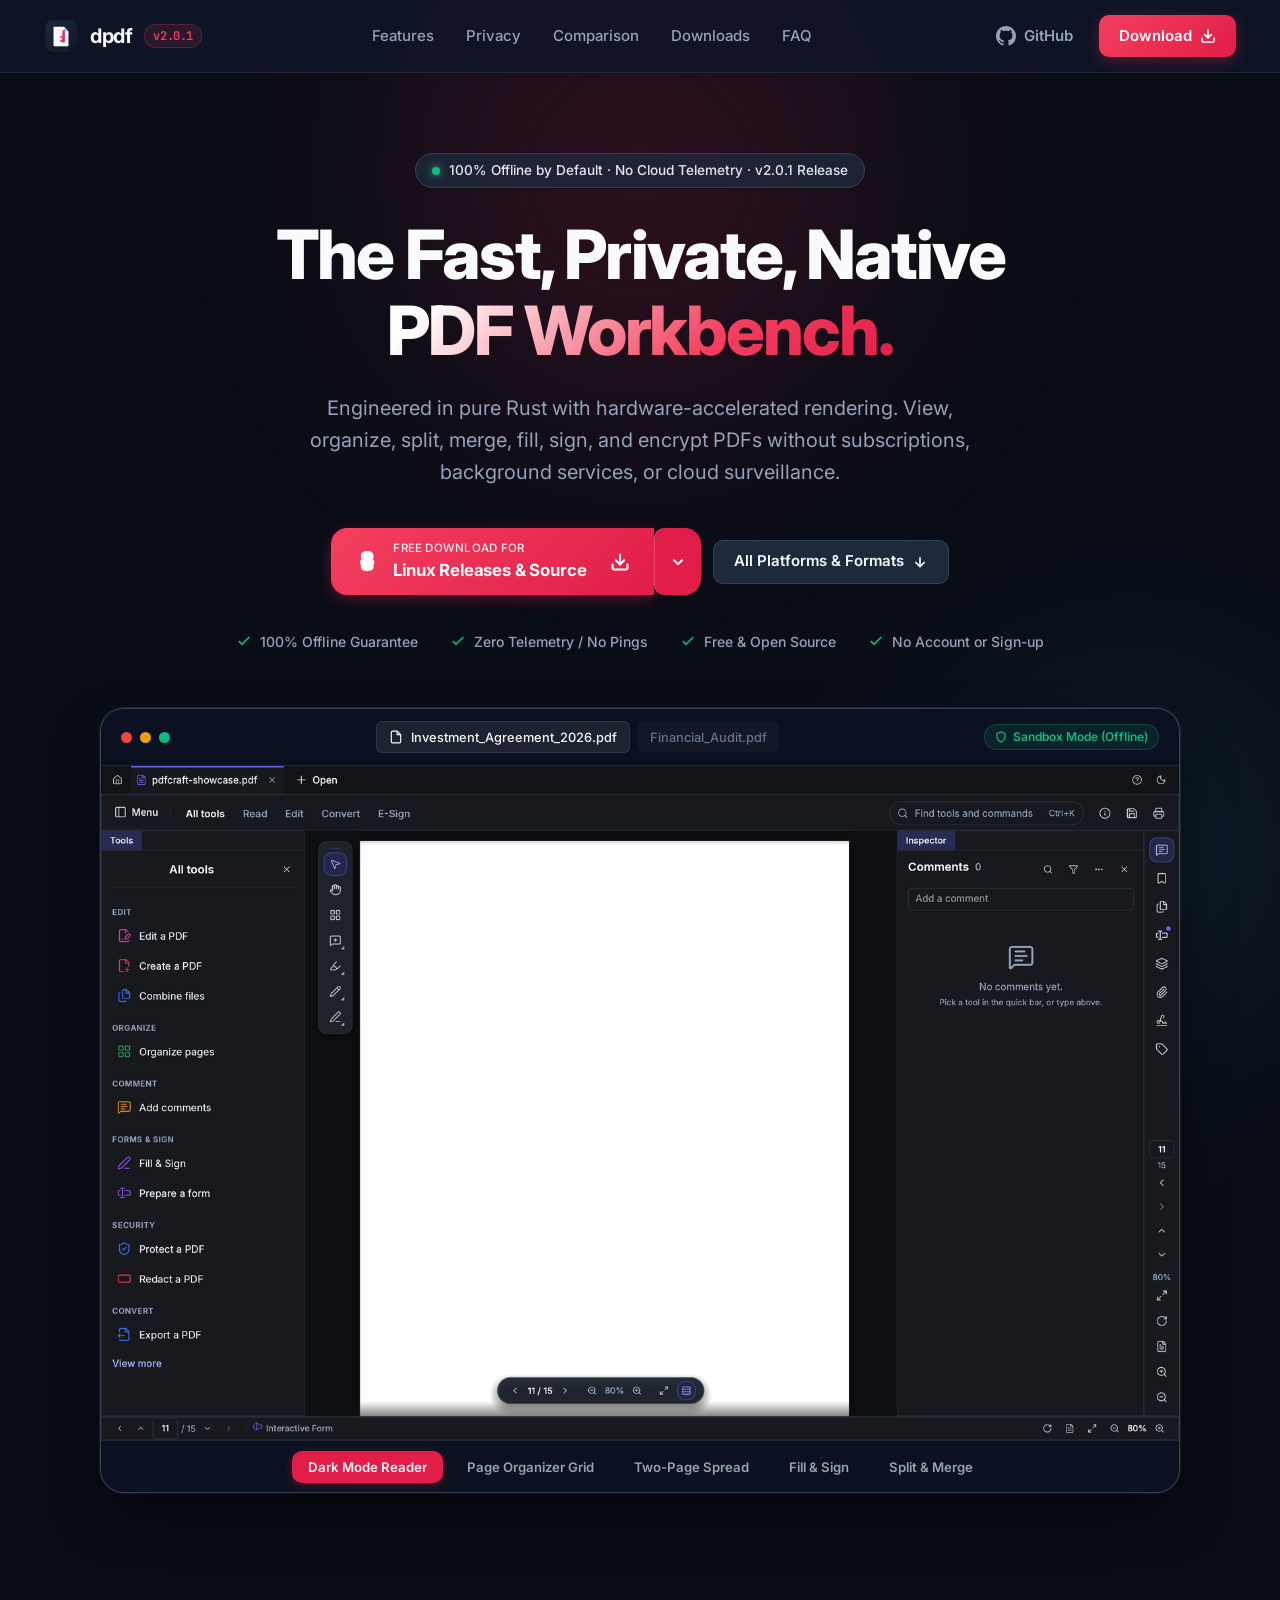
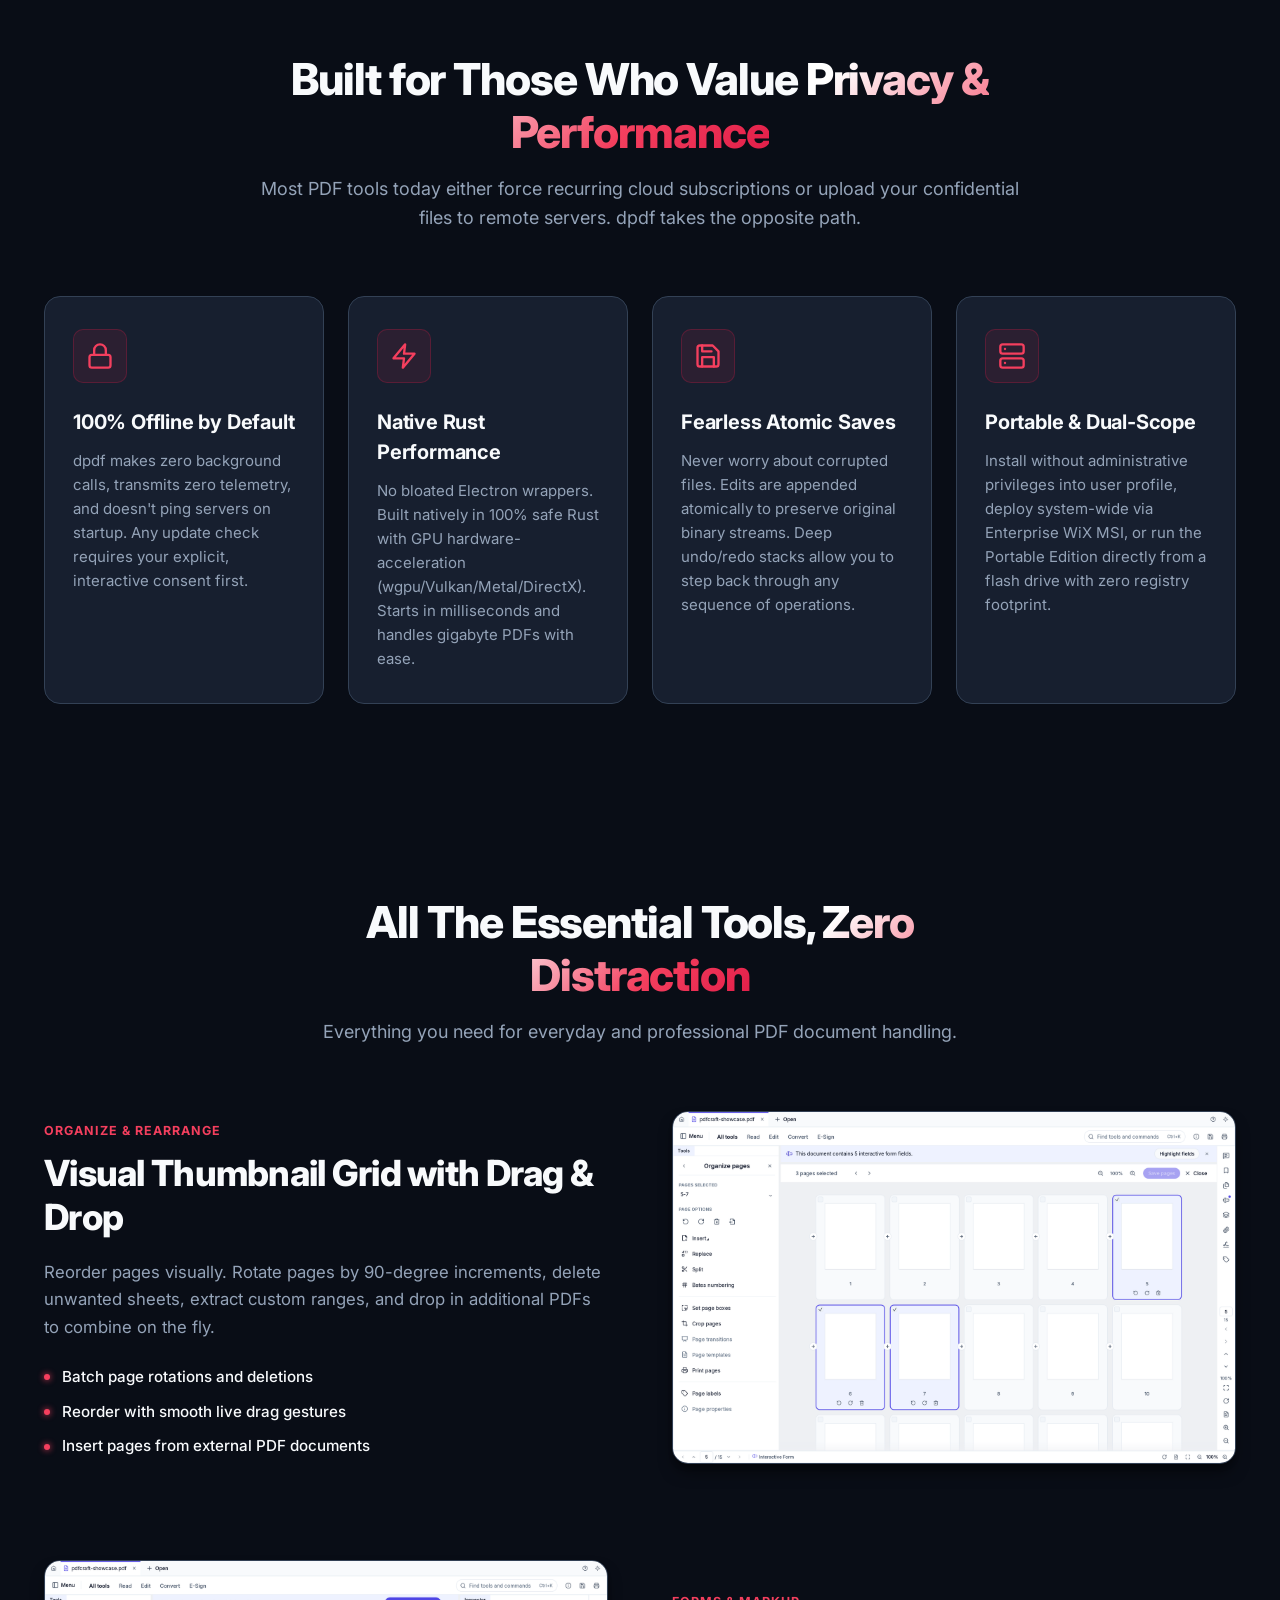
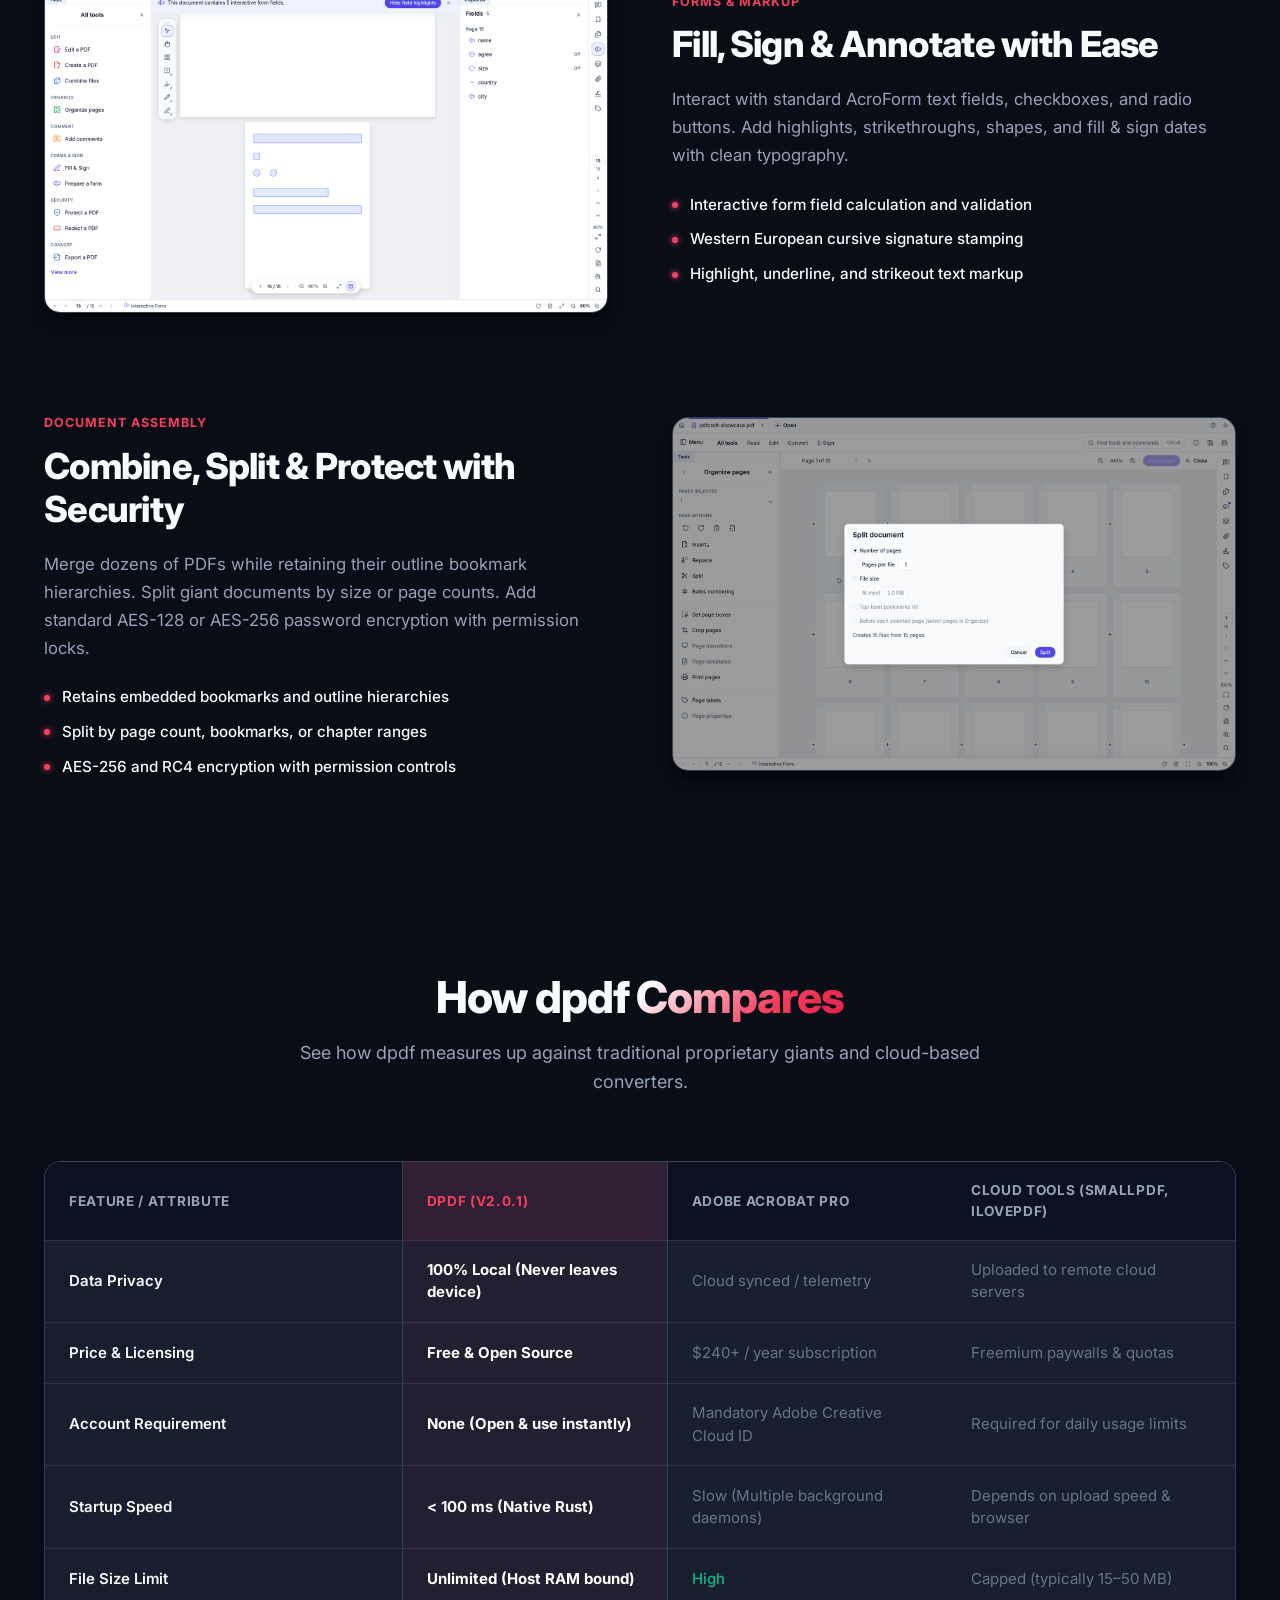
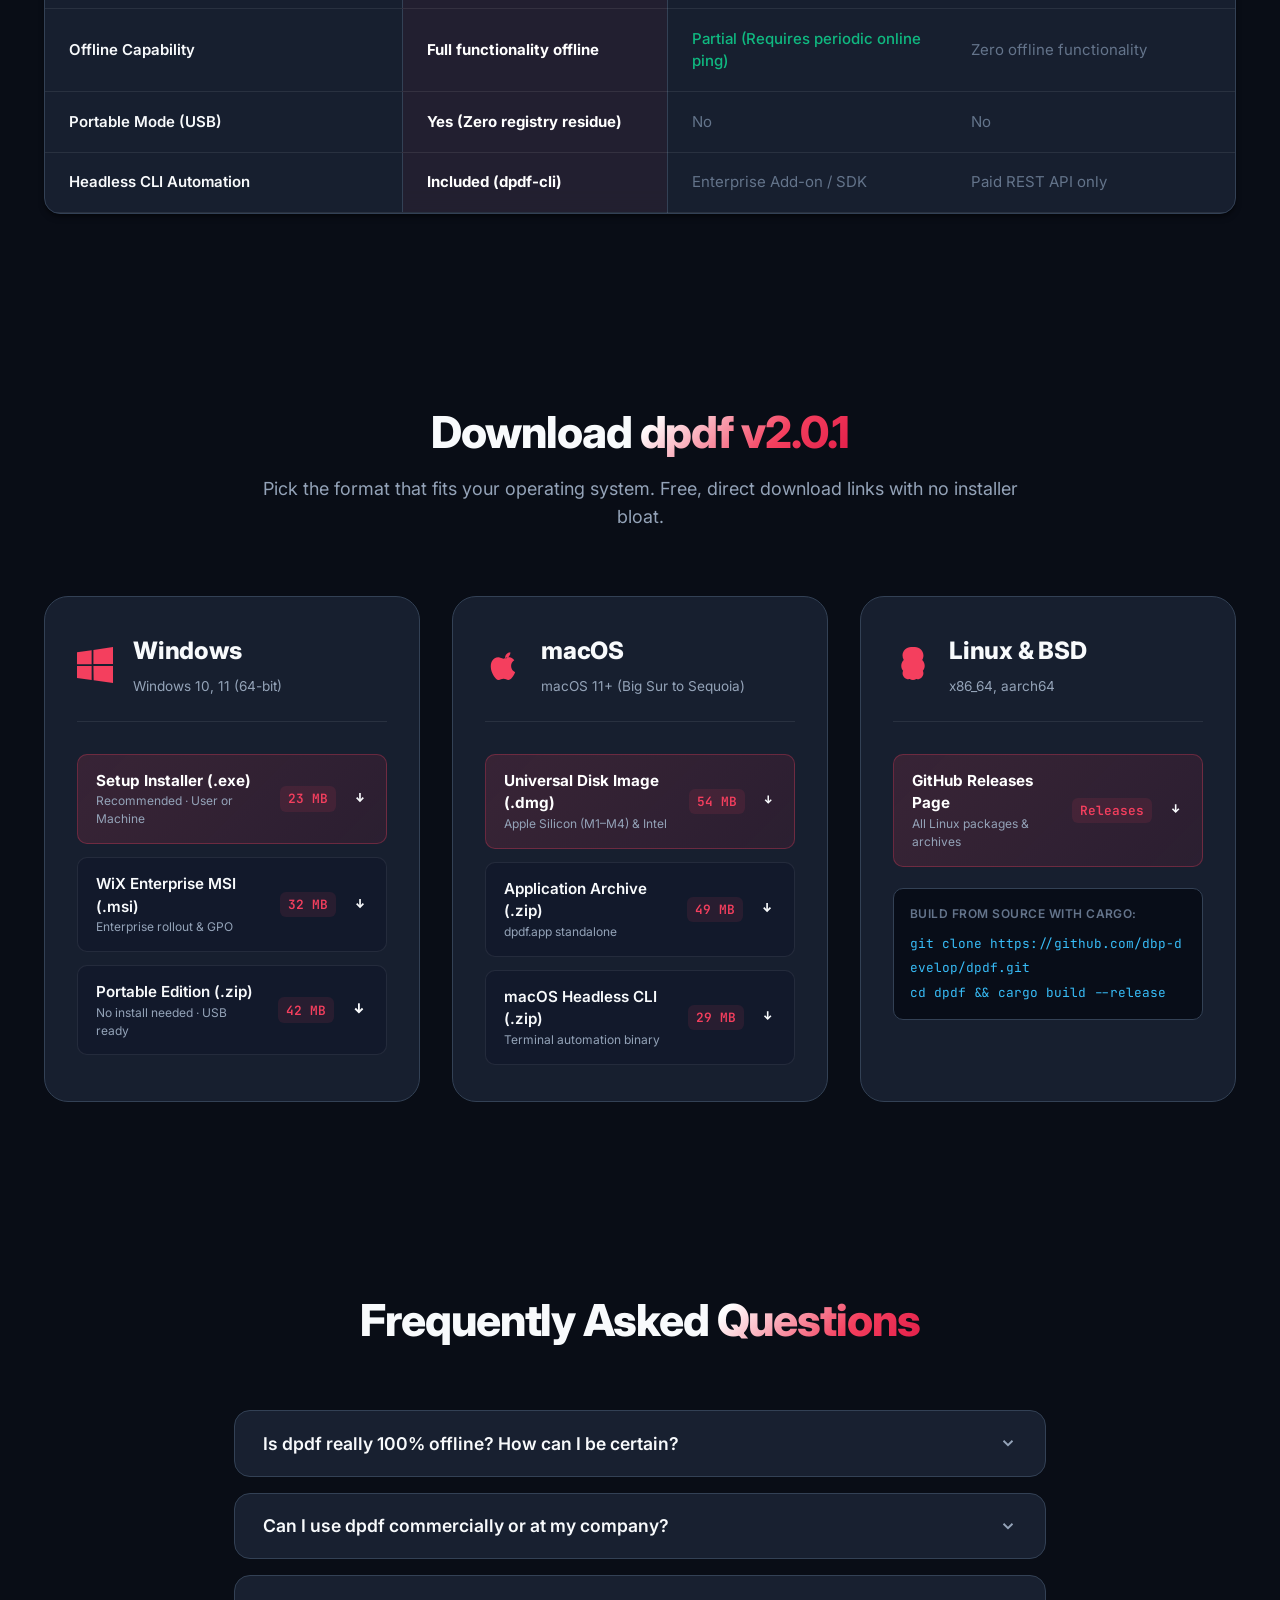
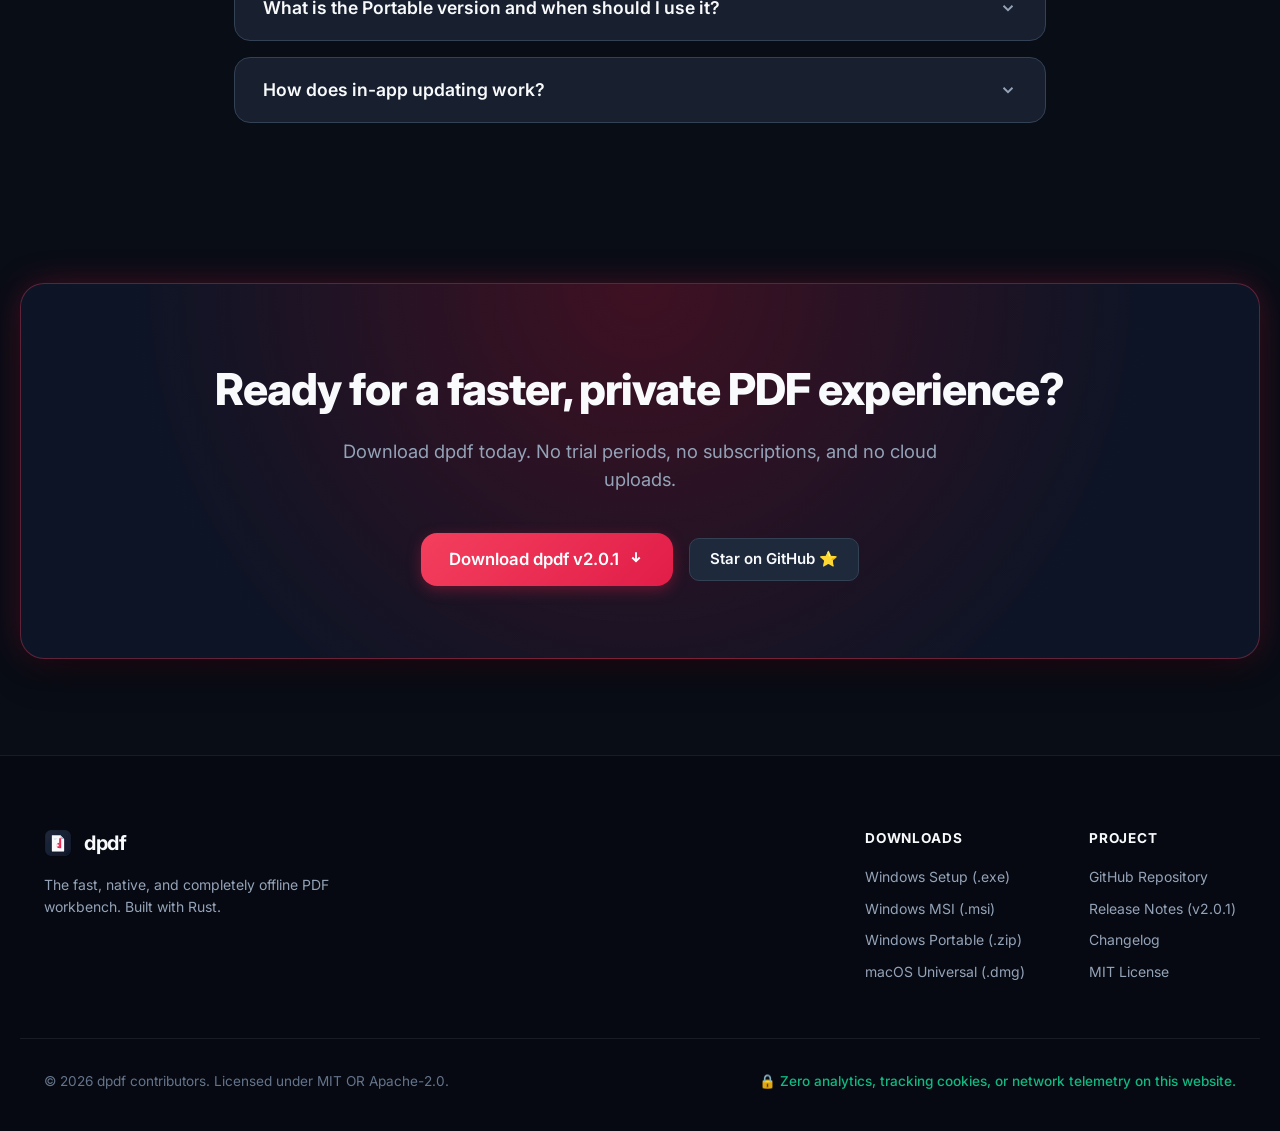
==== commit 779cfe48: "feat(website): update screenshots with new design language and add cache-busting" ====
--- a/website/index.html
+++ b/website/index.html
@@ -203,16 +203,16 @@
         </div>
 
         <div class="window-viewport">
-          <img src="assets/pdfcraft-dark.png" id="preview-img" alt="dpdf desktop application preview" loading="eager">
+          <img src="assets/pdfcraft-dark.png?v=2.0.1" id="preview-img" alt="dpdf desktop application preview" loading="eager">
         </div>
 
         <!-- Interactive preview switchers -->
         <div class="preview-tabs">
-          <button class="preview-tab active" data-src="assets/pdfcraft-dark.png">Dark Mode Reader</button>
-          <button class="preview-tab" data-src="assets/pdfcraft-organize.png">Page Organizer Grid</button>
-          <button class="preview-tab" data-src="assets/pdfcraft-viewer.png">Two-Page Spread</button>
-          <button class="preview-tab" data-src="assets/pdfcraft-forms.png">Fill & Sign</button>
-          <button class="preview-tab" data-src="assets/pdfcraft-split.png">Split & Merge</button>
+          <button class="preview-tab active" data-src="assets/pdfcraft-dark.png?v=2.0.1">Dark Mode Reader</button>
+          <button class="preview-tab" data-src="assets/pdfcraft-organize.png?v=2.0.1">Page Organizer Grid</button>
+          <button class="preview-tab" data-src="assets/pdfcraft-viewer.png?v=2.0.1">Two-Page Spread</button>
+          <button class="preview-tab" data-src="assets/pdfcraft-forms.png?v=2.0.1">Fill & Sign</button>
+          <button class="preview-tab" data-src="assets/pdfcraft-split.png?v=2.0.1">Split & Merge</button>
         </div>
       </div>
     </div>
@@ -308,7 +308,7 @@
             </ul>
           </div>
           <div class="feature-media">
-            <img src="assets/pdfcraft-organize.png" alt="dpdf organize pages tool" loading="lazy">
+            <img src="assets/pdfcraft-organize.png?v=2.0.1" alt="dpdf organize pages tool" loading="lazy">
           </div>
         </div>
 
@@ -327,7 +327,7 @@
             </ul>
           </div>
           <div class="feature-media">
-            <img src="assets/pdfcraft-forms.png" alt="dpdf form filling and annotation" loading="lazy">
+            <img src="assets/pdfcraft-forms.png?v=2.0.1" alt="dpdf form filling and annotation" loading="lazy">
           </div>
         </div>
 
@@ -346,7 +346,7 @@
             </ul>
           </div>
           <div class="feature-media">
-            <img src="assets/pdfcraft-split.png" alt="dpdf split and combine PDFs" loading="lazy">
+            <img src="assets/pdfcraft-split.png?v=2.0.1" alt="dpdf split and combine PDFs" loading="lazy">
           </div>
         </div>
       </div>
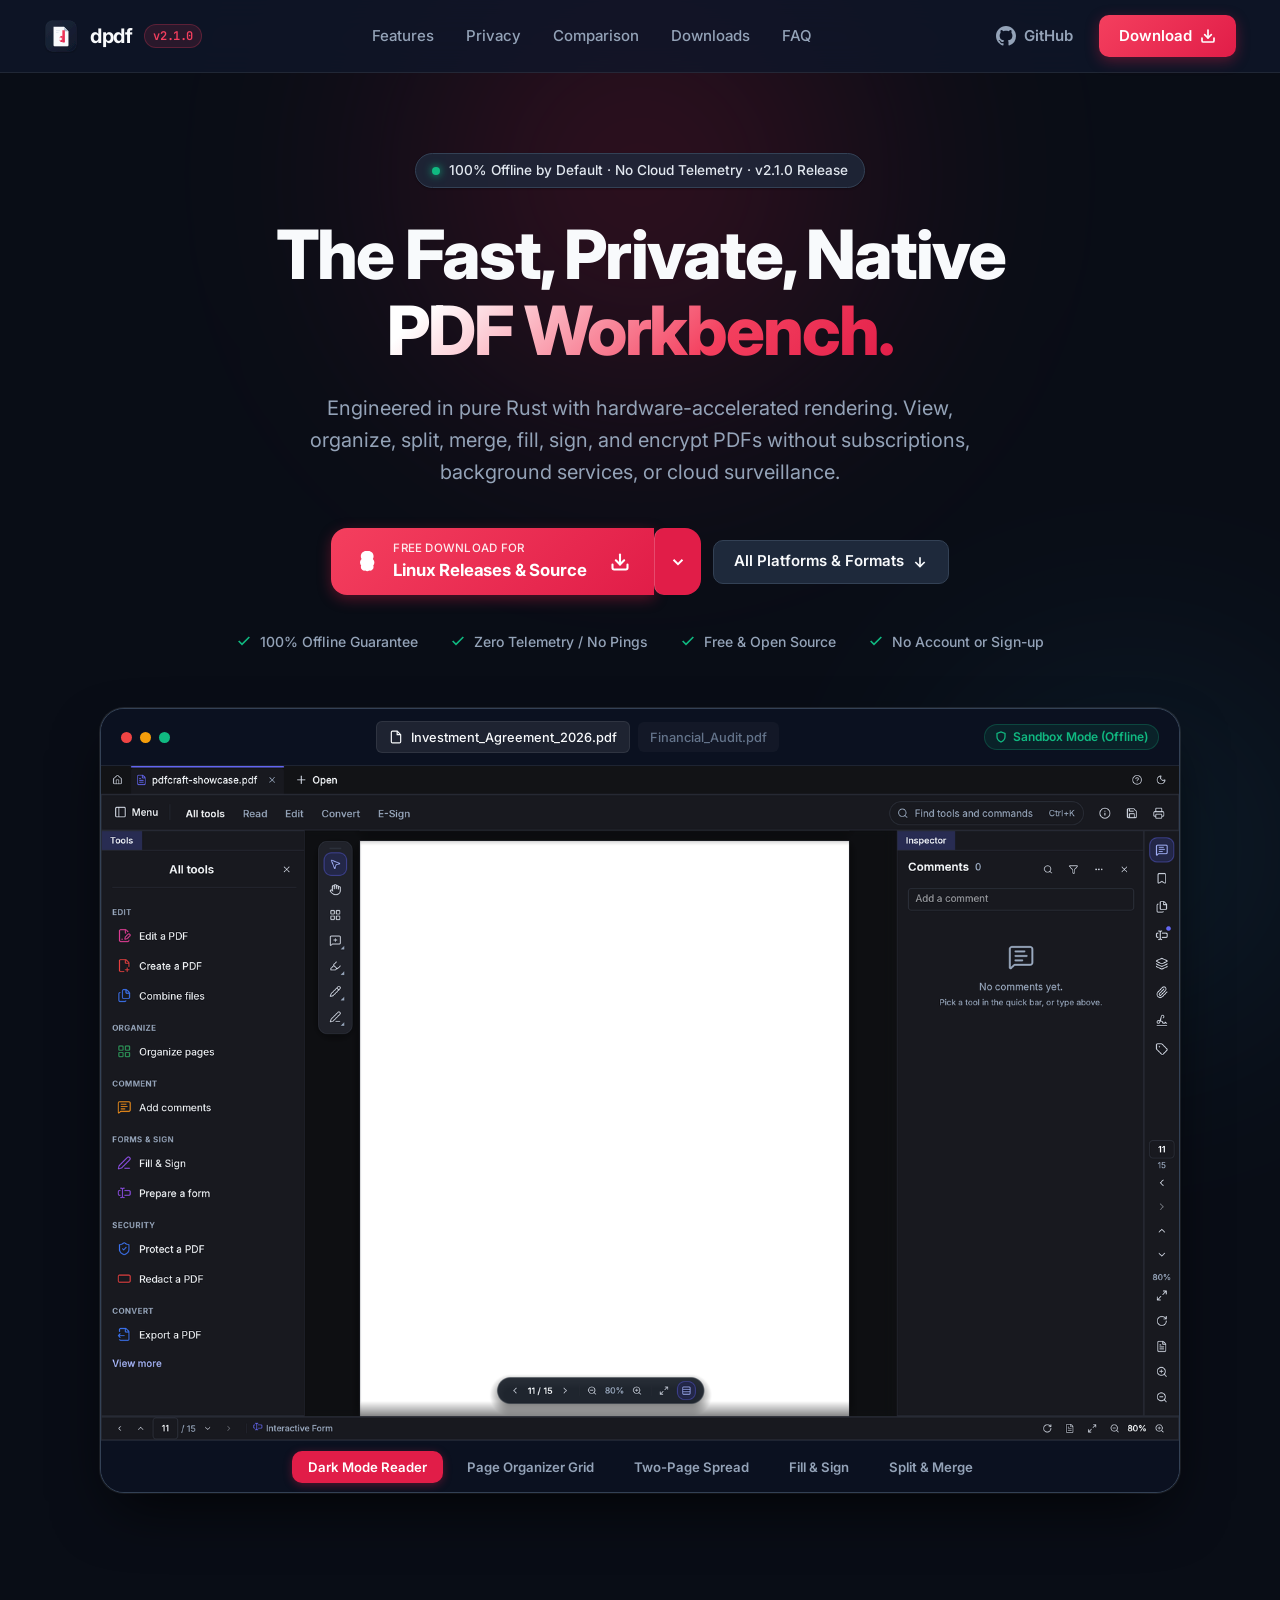
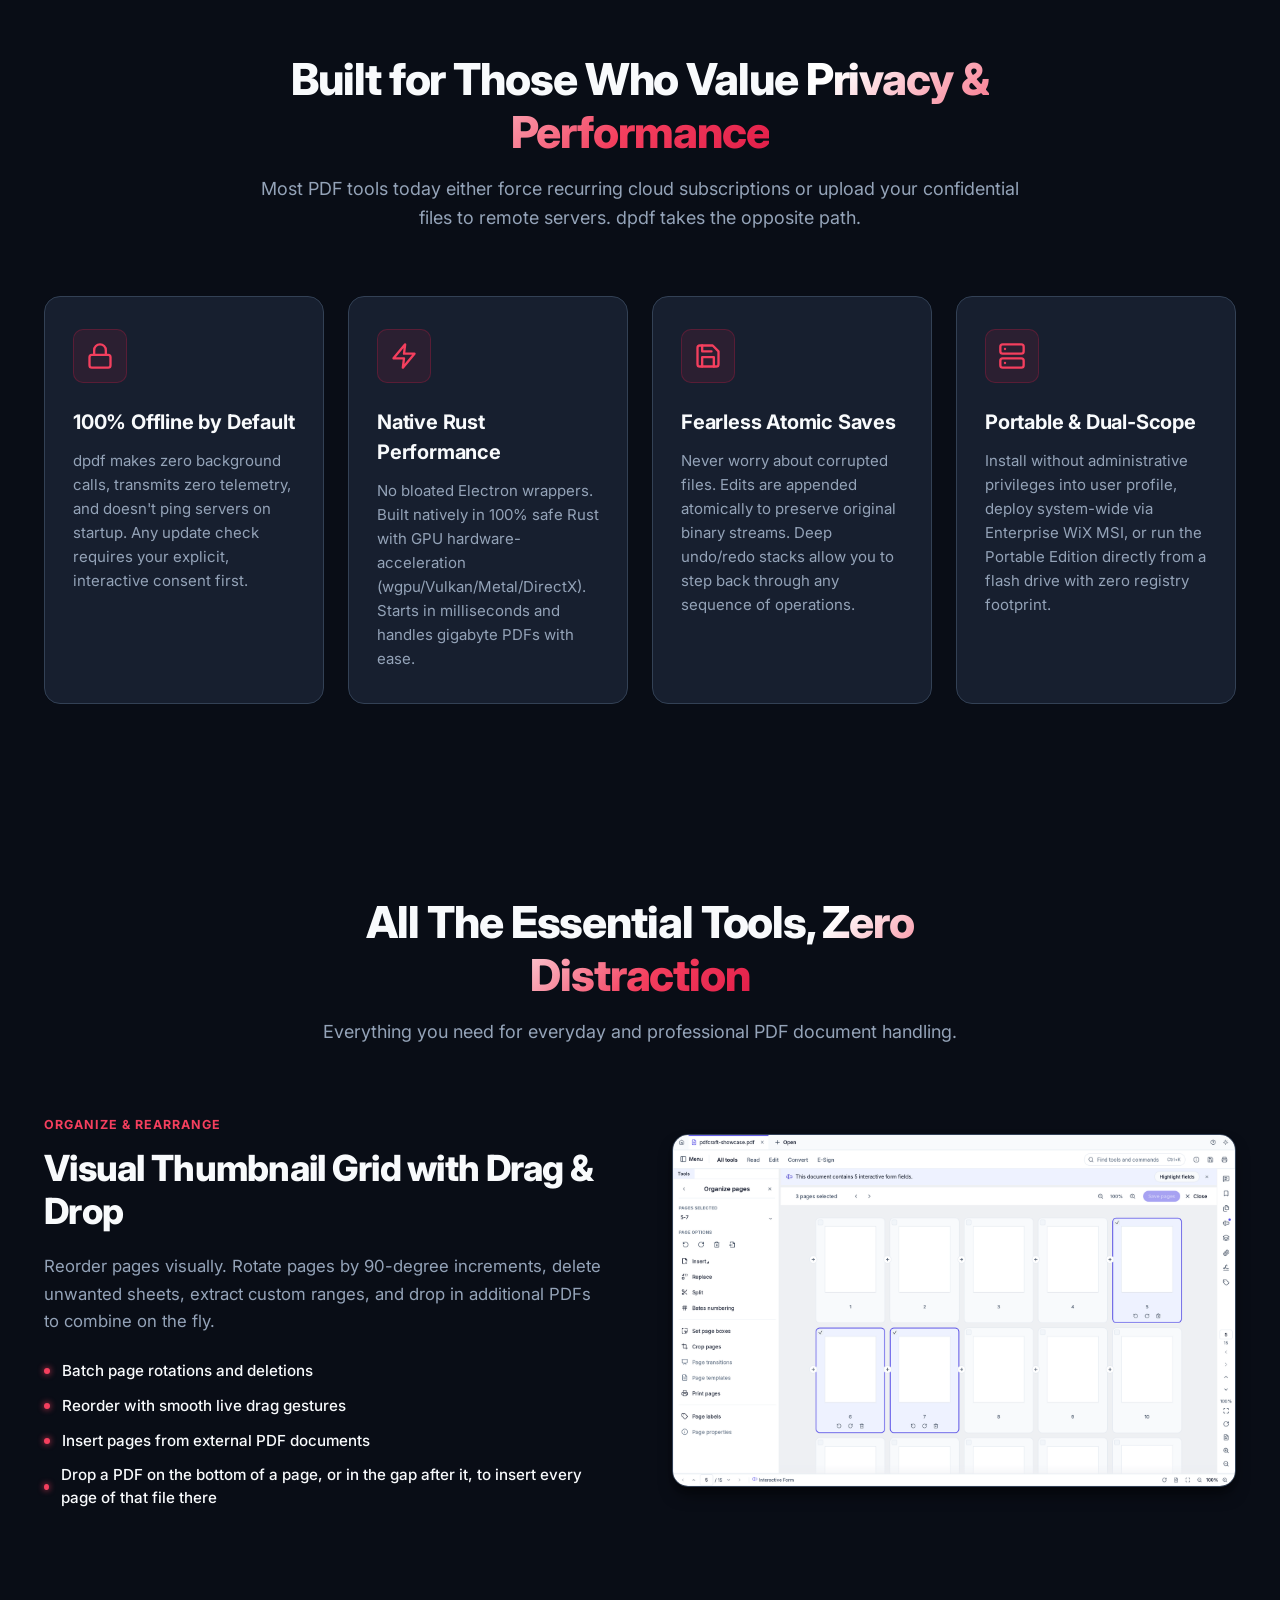
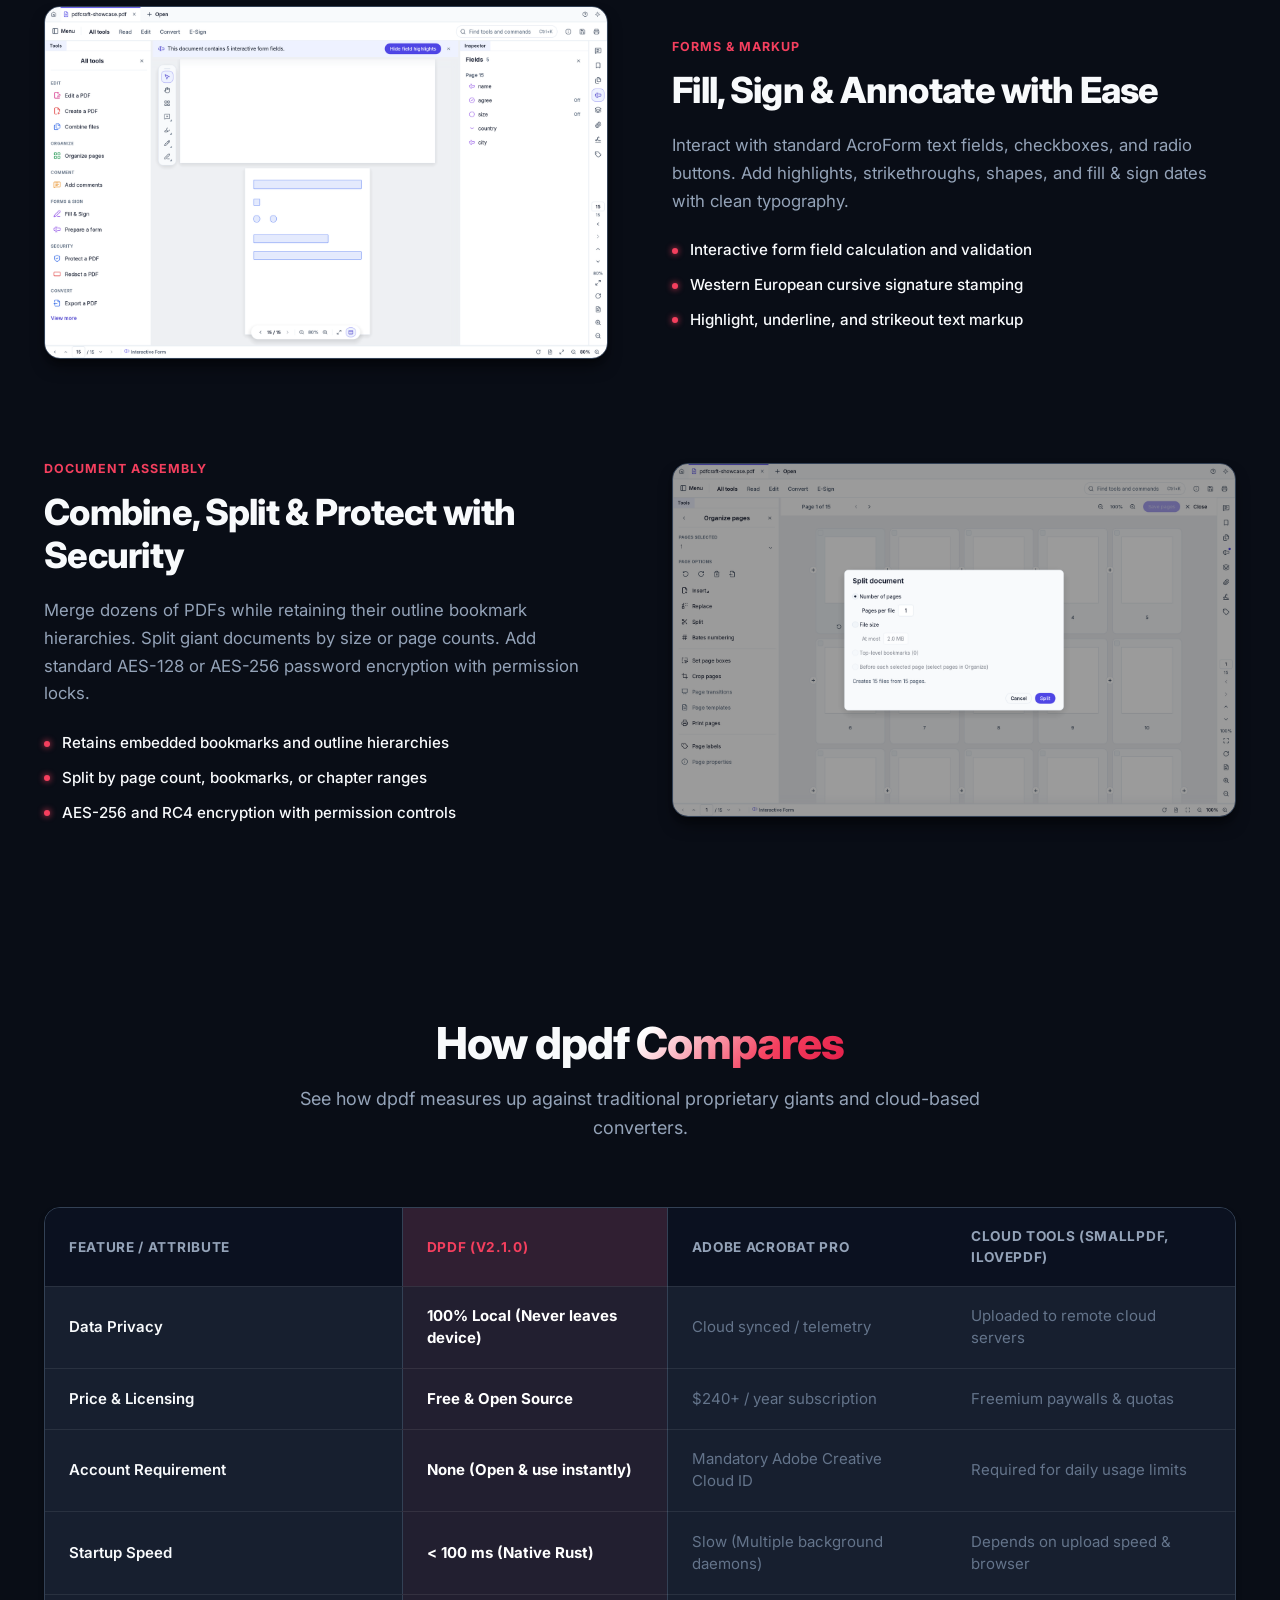
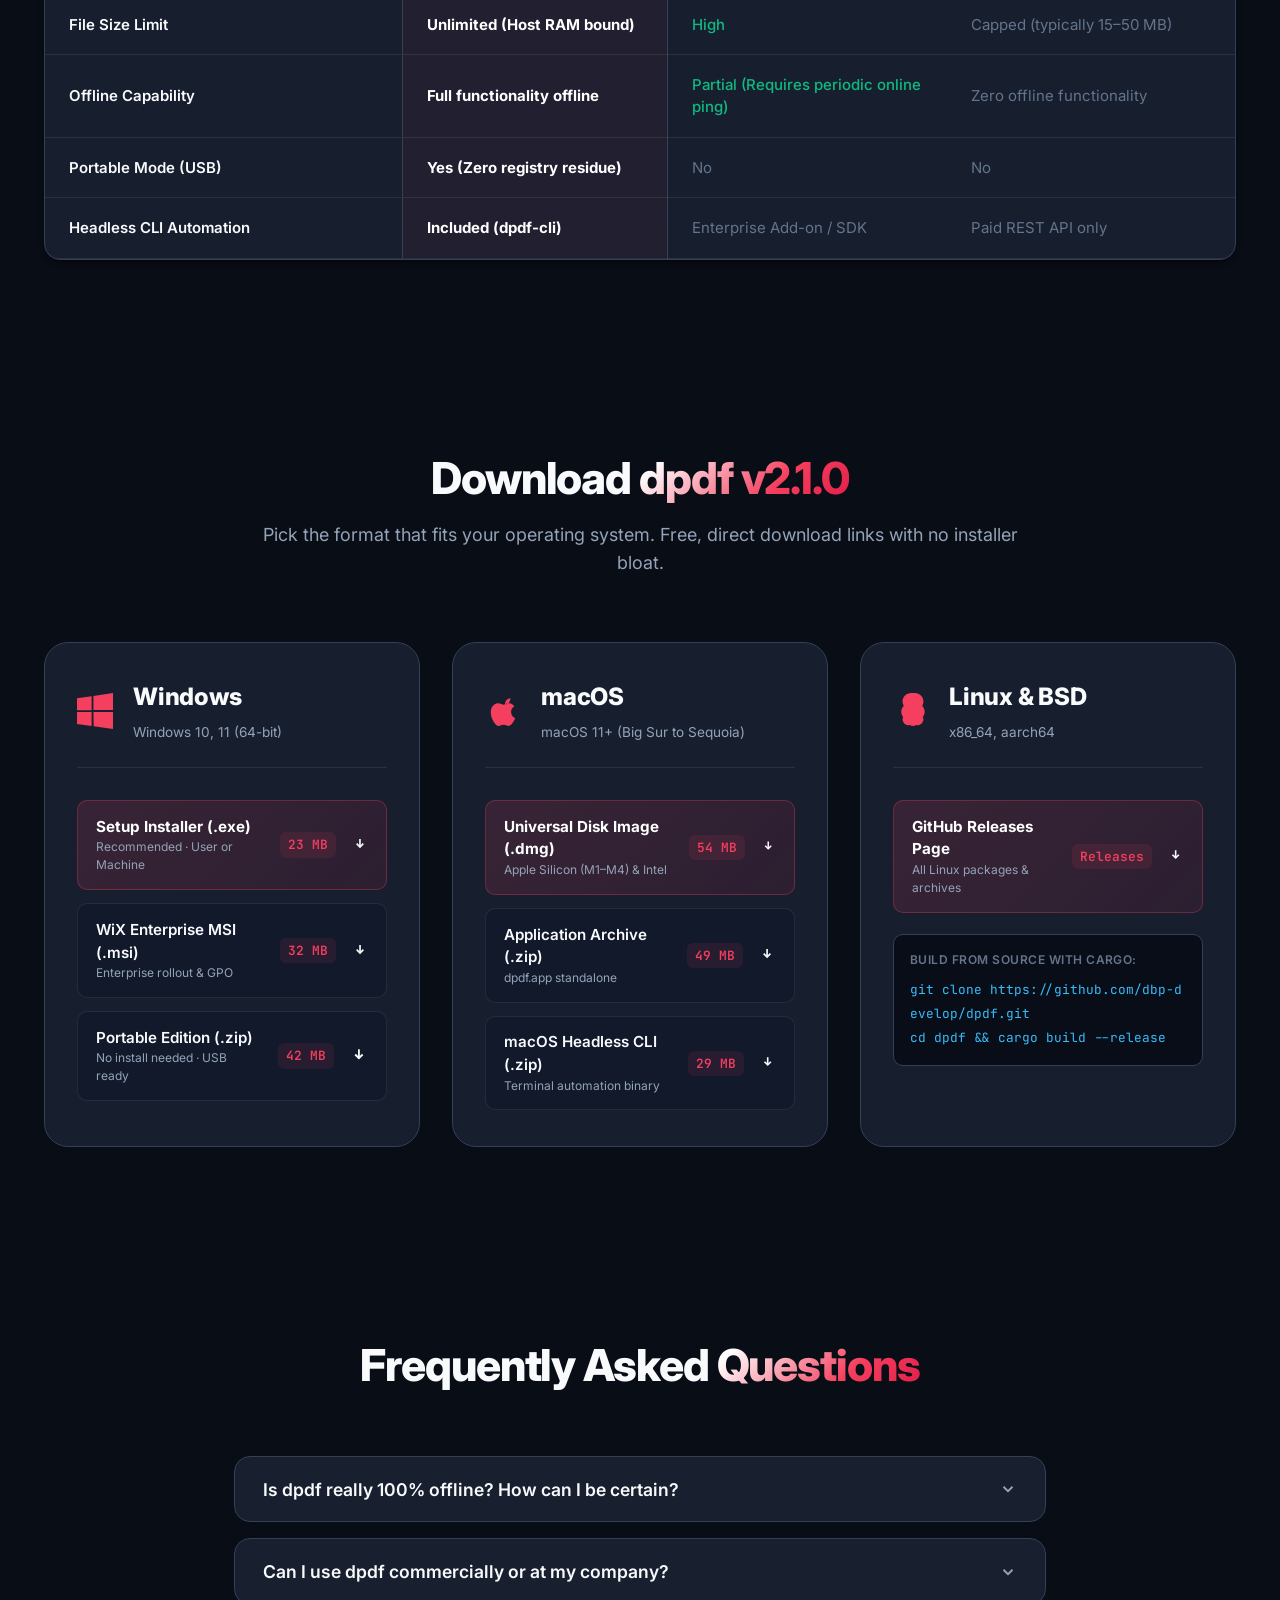
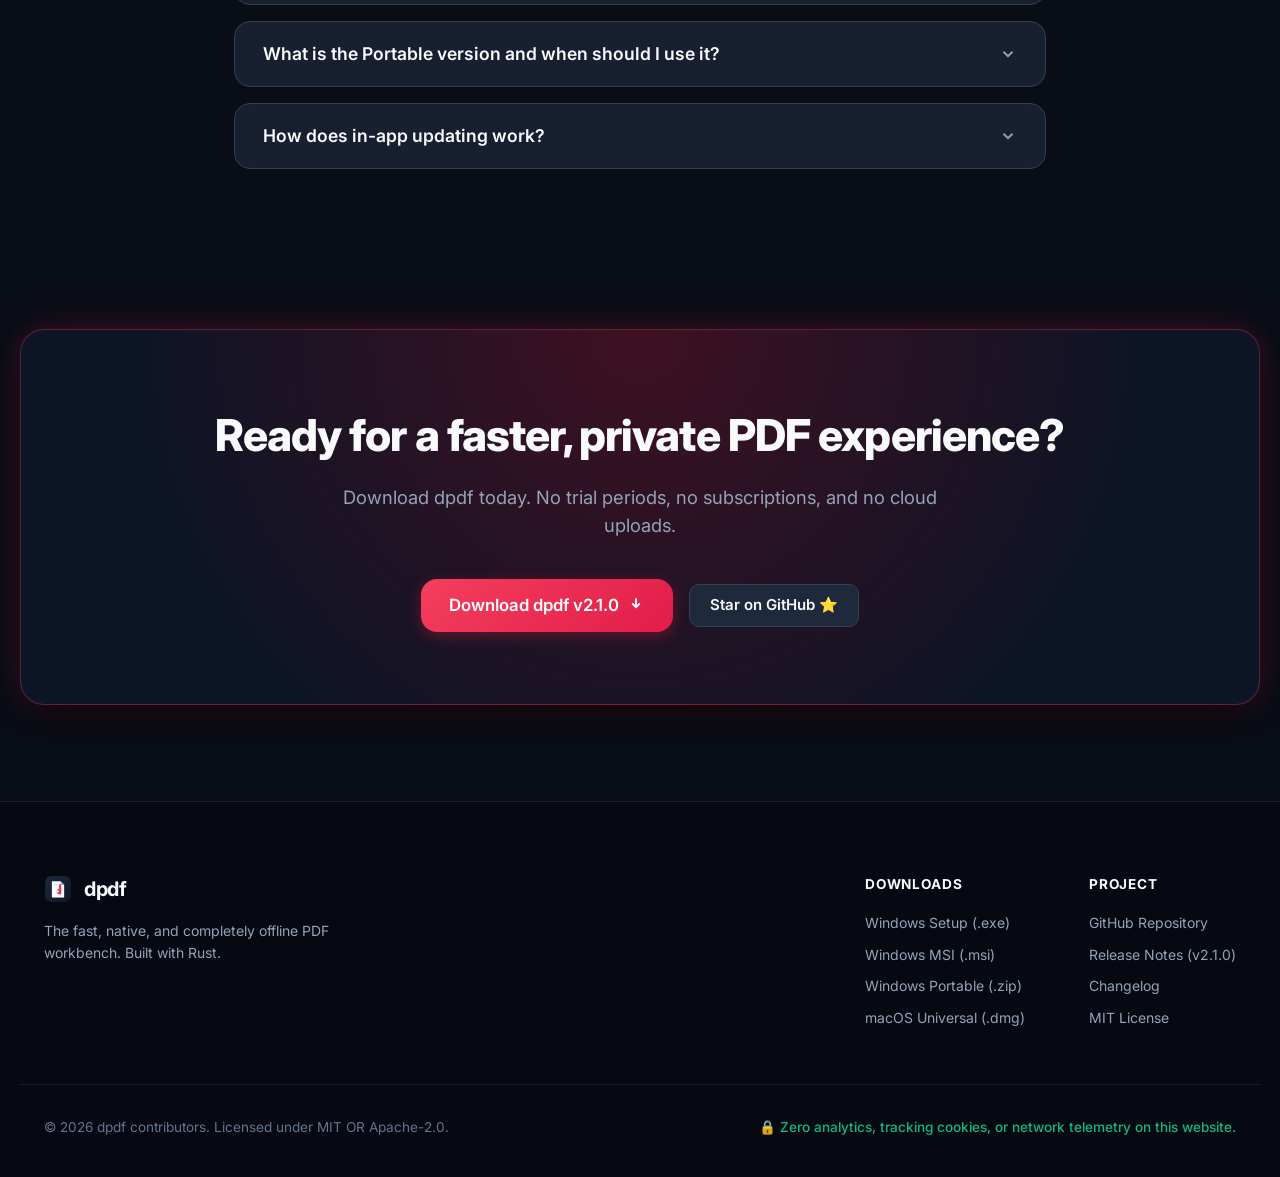
==== commit 5ffeac01: "feat(ui): insert a dropped PDF after the page you drop it on Dropping a PDF on the bottom of a page," ====
--- a/website/index.html
+++ b/website/index.html
@@ -36,7 +36,7 @@
       <a href="#" class="brand-logo" aria-label="dpdf home">
         <img src="assets/dpdf-icon.svg" alt="dpdf mark" width="34" height="34" class="logo-mark">
         <span class="logo-text">dpdf</span>
-        <span class="version-tag">v2.0.1</span>
+        <span class="version-tag">v2.1.0</span>
       </a>
 
       <nav class="nav-links">
@@ -71,7 +71,7 @@
     <div class="container hero-content">
       <div class="badge-pill">
         <span class="badge-dot"></span>
-        <span>100% Offline by Default · No Cloud Telemetry · v2.0.1 Release</span>
+        <span>100% Offline by Default · No Cloud Telemetry · v2.1.0 Release</span>
       </div>
 
       <h1 class="hero-title">
@@ -86,7 +86,7 @@
       <!-- Smart Detected Download CTA -->
       <div class="hero-cta-container">
         <div class="primary-download-group">
-          <a href="https://github.com/dbp-develop/dpdf/releases/download/v2.0.1/dpdf-2.0.1-setup.exe" id="main-download-btn" class="btn btn-hero btn-primary">
+          <a href="https://github.com/dbp-develop/dpdf/releases/download/v2.1.0/dpdf-2.1.0-setup.exe" id="main-download-btn" class="btn btn-hero btn-primary">
             <div class="btn-icon-wrapper" id="btn-os-icon">
               <!-- Default Windows icon -->
               <svg width="22" height="22" viewBox="0 0 24 24" fill="currentColor">
@@ -114,26 +114,26 @@
           <!-- Dropdown menu -->
           <div class="platform-dropdown-menu" id="platform-dropdown">
             <div class="dropdown-header">Windows (64-bit)</div>
-            <a href="https://github.com/dbp-develop/dpdf/releases/download/v2.0.1/dpdf-2.0.1-setup.exe" class="dropdown-item">
+            <a href="https://github.com/dbp-develop/dpdf/releases/download/v2.1.0/dpdf-2.1.0-setup.exe" class="dropdown-item">
               <span class="item-title">Setup Installer (.exe)</span>
               <span class="item-desc">User & Machine UAC options · 23 MB</span>
             </a>
-            <a href="https://github.com/dbp-develop/dpdf/releases/download/v2.0.1/dpdf-2.0.1-windows-x64.msi" class="dropdown-item">
+            <a href="https://github.com/dbp-develop/dpdf/releases/download/v2.1.0/dpdf-2.1.0-windows-x64.msi" class="dropdown-item">
               <span class="item-title">WiX Enterprise Package (.msi)</span>
               <span class="item-desc">Enterprise deployment & associations · 32 MB</span>
             </a>
-            <a href="https://github.com/dbp-develop/dpdf/releases/download/v2.0.1/dpdf-2.0.1-windows-x64-portable.zip" class="dropdown-item">
+            <a href="https://github.com/dbp-develop/dpdf/releases/download/v2.1.0/dpdf-2.1.0-windows-x64-portable.zip" class="dropdown-item">
               <span class="item-title">Portable Edition (.zip)</span>
               <span class="item-desc">Zero-install standalone (USB ready) · 42 MB</span>
             </a>
 
             <div class="dropdown-divider"></div>
             <div class="dropdown-header">macOS (Universal)</div>
-            <a href="https://github.com/dbp-develop/dpdf/releases/download/v2.0.1/dpdf-2.0.1-macos-universal.dmg" class="dropdown-item">
+            <a href="https://github.com/dbp-develop/dpdf/releases/download/v2.1.0/dpdf-2.1.0-macos-universal.dmg" class="dropdown-item">
               <span class="item-title">Apple Silicon & Intel (.dmg)</span>
               <span class="item-desc">Drag to Applications disk image · 54 MB</span>
             </a>
-            <a href="https://github.com/dbp-develop/dpdf/releases/download/v2.0.1/dpdf-2.0.1-macos-universal.zip" class="dropdown-item">
+            <a href="https://github.com/dbp-develop/dpdf/releases/download/v2.1.0/dpdf-2.1.0-macos-universal.zip" class="dropdown-item">
               <span class="item-title">macOS App Archive (.zip)</span>
               <span class="item-desc">Universal dpdf.app bundle · 49 MB</span>
             </a>
@@ -144,7 +144,7 @@
               <span class="item-title">Linux Releases & Source</span>
               <span class="item-desc">Tarball, AppImage, and source packages</span>
             </a>
-            <a href="https://github.com/dbp-develop/dpdf/releases/download/v2.0.1/dpdf-cli-2.0.1-macos-universal.zip" class="dropdown-item">
+            <a href="https://github.com/dbp-develop/dpdf/releases/download/v2.1.0/dpdf-cli-2.1.0-macos-universal.zip" class="dropdown-item">
               <span class="item-title">Headless CLI (dpdf-cli)</span>
               <span class="item-desc">For batch scripts, CI/CD, and terminals</span>
             </a>
@@ -203,16 +203,16 @@
         </div>
 
         <div class="window-viewport">
-          <img src="assets/pdfcraft-dark.png?v=2.0.1" id="preview-img" alt="dpdf desktop application preview" loading="eager">
+          <img src="assets/pdfcraft-dark.png?v=2.1.0" id="preview-img" alt="dpdf desktop application preview" loading="eager">
         </div>
 
         <!-- Interactive preview switchers -->
         <div class="preview-tabs">
-          <button class="preview-tab active" data-src="assets/pdfcraft-dark.png?v=2.0.1">Dark Mode Reader</button>
-          <button class="preview-tab" data-src="assets/pdfcraft-organize.png?v=2.0.1">Page Organizer Grid</button>
-          <button class="preview-tab" data-src="assets/pdfcraft-viewer.png?v=2.0.1">Two-Page Spread</button>
-          <button class="preview-tab" data-src="assets/pdfcraft-forms.png?v=2.0.1">Fill & Sign</button>
-          <button class="preview-tab" data-src="assets/pdfcraft-split.png?v=2.0.1">Split & Merge</button>
+          <button class="preview-tab active" data-src="assets/pdfcraft-dark.png?v=2.1.0">Dark Mode Reader</button>
+          <button class="preview-tab" data-src="assets/pdfcraft-organize.png?v=2.1.0">Page Organizer Grid</button>
+          <button class="preview-tab" data-src="assets/pdfcraft-viewer.png?v=2.1.0">Two-Page Spread</button>
+          <button class="preview-tab" data-src="assets/pdfcraft-forms.png?v=2.1.0">Fill & Sign</button>
+          <button class="preview-tab" data-src="assets/pdfcraft-split.png?v=2.1.0">Split & Merge</button>
         </div>
       </div>
     </div>
@@ -305,10 +305,11 @@
               <li>Batch page rotations and deletions</li>
               <li>Reorder with smooth live drag gestures</li>
               <li>Insert pages from external PDF documents</li>
+              <li>Drop a PDF on the bottom of a page, or in the gap after it, to insert every page of that file there</li>
             </ul>
           </div>
           <div class="feature-media">
-            <img src="assets/pdfcraft-organize.png?v=2.0.1" alt="dpdf organize pages tool" loading="lazy">
+            <img src="assets/pdfcraft-organize.png?v=2.1.0" alt="dpdf organize pages tool" loading="lazy">
           </div>
         </div>
 
@@ -327,7 +328,7 @@
             </ul>
           </div>
           <div class="feature-media">
-            <img src="assets/pdfcraft-forms.png?v=2.0.1" alt="dpdf form filling and annotation" loading="lazy">
+            <img src="assets/pdfcraft-forms.png?v=2.1.0" alt="dpdf form filling and annotation" loading="lazy">
           </div>
         </div>
 
@@ -346,7 +347,7 @@
             </ul>
           </div>
           <div class="feature-media">
-            <img src="assets/pdfcraft-split.png?v=2.0.1" alt="dpdf split and combine PDFs" loading="lazy">
+            <img src="assets/pdfcraft-split.png?v=2.1.0" alt="dpdf split and combine PDFs" loading="lazy">
           </div>
         </div>
       </div>
@@ -366,7 +367,7 @@
           <thead>
             <tr>
               <th class="table-col-feature">Feature / Attribute</th>
-              <th class="table-col-dpdf highlight">dpdf (v2.0.1)</th>
+              <th class="table-col-dpdf highlight">dpdf (v2.1.0)</th>
               <th class="table-col-other">Adobe Acrobat Pro</th>
               <th class="table-col-other">Cloud Tools (Smallpdf, ILovePDF)</th>
             </tr>
@@ -430,7 +431,7 @@
   <section class="section downloads-section" id="downloads">
     <div class="container">
       <div class="section-header">
-        <h2 class="section-title">Download <span class="text-gradient">dpdf v2.0.1</span></h2>
+        <h2 class="section-title">Download <span class="text-gradient">dpdf v2.1.0</span></h2>
         <p class="section-subtitle">Pick the format that fits your operating system. Free, direct download links with no installer bloat.</p>
       </div>
 
@@ -448,7 +449,7 @@
           </div>
 
           <div class="download-options-list">
-            <a href="https://github.com/dbp-develop/dpdf/releases/download/v2.0.1/dpdf-2.0.1-setup.exe" class="download-link-row primary-link">
+            <a href="https://github.com/dbp-develop/dpdf/releases/download/v2.1.0/dpdf-2.1.0-setup.exe" class="download-link-row primary-link">
               <div class="link-meta">
                 <span class="link-name">Setup Installer (.exe)</span>
                 <span class="link-tag">Recommended · User or Machine</span>
@@ -457,7 +458,7 @@
               <svg width="18" height="18" viewBox="0 0 24 24" fill="none" stroke="currentColor" stroke-width="2.5"><polyline points="7 10 12 15 17 10"/><line x1="12" y1="15" x2="12" y2="3"/></svg>
             </a>
 
-            <a href="https://github.com/dbp-develop/dpdf/releases/download/v2.0.1/dpdf-2.0.1-windows-x64.msi" class="download-link-row">
+            <a href="https://github.com/dbp-develop/dpdf/releases/download/v2.1.0/dpdf-2.1.0-windows-x64.msi" class="download-link-row">
               <div class="link-meta">
                 <span class="link-name">WiX Enterprise MSI (.msi)</span>
                 <span class="link-tag">Enterprise rollout & GPO</span>
@@ -466,7 +467,7 @@
               <svg width="18" height="18" viewBox="0 0 24 24" fill="none" stroke="currentColor" stroke-width="2.5"><polyline points="7 10 12 15 17 10"/><line x1="12" y1="15" x2="12" y2="3"/></svg>
             </a>
 
-            <a href="https://github.com/dbp-develop/dpdf/releases/download/v2.0.1/dpdf-2.0.1-windows-x64-portable.zip" class="download-link-row">
+            <a href="https://github.com/dbp-develop/dpdf/releases/download/v2.1.0/dpdf-2.1.0-windows-x64-portable.zip" class="download-link-row">
               <div class="link-meta">
                 <span class="link-name">Portable Edition (.zip)</span>
                 <span class="link-tag">No install needed · USB ready</span>
@@ -490,7 +491,7 @@
           </div>
 
           <div class="download-options-list">
-            <a href="https://github.com/dbp-develop/dpdf/releases/download/v2.0.1/dpdf-2.0.1-macos-universal.dmg" class="download-link-row primary-link">
+            <a href="https://github.com/dbp-develop/dpdf/releases/download/v2.1.0/dpdf-2.1.0-macos-universal.dmg" class="download-link-row primary-link">
               <div class="link-meta">
                 <span class="link-name">Universal Disk Image (.dmg)</span>
                 <span class="link-tag">Apple Silicon (M1–M4) & Intel</span>
@@ -499,7 +500,7 @@
               <svg width="18" height="18" viewBox="0 0 24 24" fill="none" stroke="currentColor" stroke-width="2.5"><polyline points="7 10 12 15 17 10"/><line x1="12" y1="15" x2="12" y2="3"/></svg>
             </a>
 
-            <a href="https://github.com/dbp-develop/dpdf/releases/download/v2.0.1/dpdf-2.0.1-macos-universal.zip" class="download-link-row">
+            <a href="https://github.com/dbp-develop/dpdf/releases/download/v2.1.0/dpdf-2.1.0-macos-universal.zip" class="download-link-row">
               <div class="link-meta">
                 <span class="link-name">Application Archive (.zip)</span>
                 <span class="link-tag">dpdf.app standalone</span>
@@ -508,7 +509,7 @@
               <svg width="18" height="18" viewBox="0 0 24 24" fill="none" stroke="currentColor" stroke-width="2.5"><polyline points="7 10 12 15 17 10"/><line x1="12" y1="15" x2="12" y2="3"/></svg>
             </a>
 
-            <a href="https://github.com/dbp-develop/dpdf/releases/download/v2.0.1/dpdf-cli-2.0.1-macos-universal.zip" class="download-link-row">
+            <a href="https://github.com/dbp-develop/dpdf/releases/download/v2.1.0/dpdf-cli-2.1.0-macos-universal.zip" class="download-link-row">
               <div class="link-meta">
                 <span class="link-name">macOS Headless CLI (.zip)</span>
                 <span class="link-tag">Terminal automation binary</span>
@@ -609,7 +610,7 @@
       <p class="cta-subtitle">Download dpdf today. No trial periods, no subscriptions, and no cloud uploads.</p>
       <div class="cta-actions">
         <a href="#downloads" class="btn btn-hero btn-primary">
-          <span>Download dpdf v2.0.1</span>
+          <span>Download dpdf v2.1.0</span>
           <svg width="18" height="18" viewBox="0 0 24 24" fill="none" stroke="currentColor" stroke-width="2.5"><polyline points="7 10 12 15 17 10"/><line x1="12" y1="15" x2="12" y2="3"/></svg>
         </a>
         <a href="https://github.com/dbp-develop/dpdf" target="_blank" rel="noopener noreferrer" class="btn btn-secondary">
@@ -633,16 +634,16 @@
       <div class="footer-links-group">
         <div class="footer-col">
           <h4>Downloads</h4>
-          <a href="https://github.com/dbp-develop/dpdf/releases/download/v2.0.1/dpdf-2.0.1-setup.exe">Windows Setup (.exe)</a>
-          <a href="https://github.com/dbp-develop/dpdf/releases/download/v2.0.1/dpdf-2.0.1-windows-x64.msi">Windows MSI (.msi)</a>
-          <a href="https://github.com/dbp-develop/dpdf/releases/download/v2.0.1/dpdf-2.0.1-windows-x64-portable.zip">Windows Portable (.zip)</a>
-          <a href="https://github.com/dbp-develop/dpdf/releases/download/v2.0.1/dpdf-2.0.1-macos-universal.dmg">macOS Universal (.dmg)</a>
+          <a href="https://github.com/dbp-develop/dpdf/releases/download/v2.1.0/dpdf-2.1.0-setup.exe">Windows Setup (.exe)</a>
+          <a href="https://github.com/dbp-develop/dpdf/releases/download/v2.1.0/dpdf-2.1.0-windows-x64.msi">Windows MSI (.msi)</a>
+          <a href="https://github.com/dbp-develop/dpdf/releases/download/v2.1.0/dpdf-2.1.0-windows-x64-portable.zip">Windows Portable (.zip)</a>
+          <a href="https://github.com/dbp-develop/dpdf/releases/download/v2.1.0/dpdf-2.1.0-macos-universal.dmg">macOS Universal (.dmg)</a>
         </div>
 
         <div class="footer-col">
           <h4>Project</h4>
           <a href="https://github.com/dbp-develop/dpdf" target="_blank" rel="noopener noreferrer">GitHub Repository</a>
-          <a href="https://github.com/dbp-develop/dpdf/releases/tag/v2.0.1" target="_blank" rel="noopener noreferrer">Release Notes (v2.0.1)</a>
+          <a href="https://github.com/dbp-develop/dpdf/releases/tag/v2.1.0" target="_blank" rel="noopener noreferrer">Release Notes (v2.1.0)</a>
           <a href="https://github.com/dbp-develop/dpdf/blob/main/CHANGELOG.md" target="_blank" rel="noopener noreferrer">Changelog</a>
           <a href="https://github.com/dbp-develop/dpdf/blob/main/LICENSE-MIT" target="_blank" rel="noopener noreferrer">MIT License</a>
         </div>
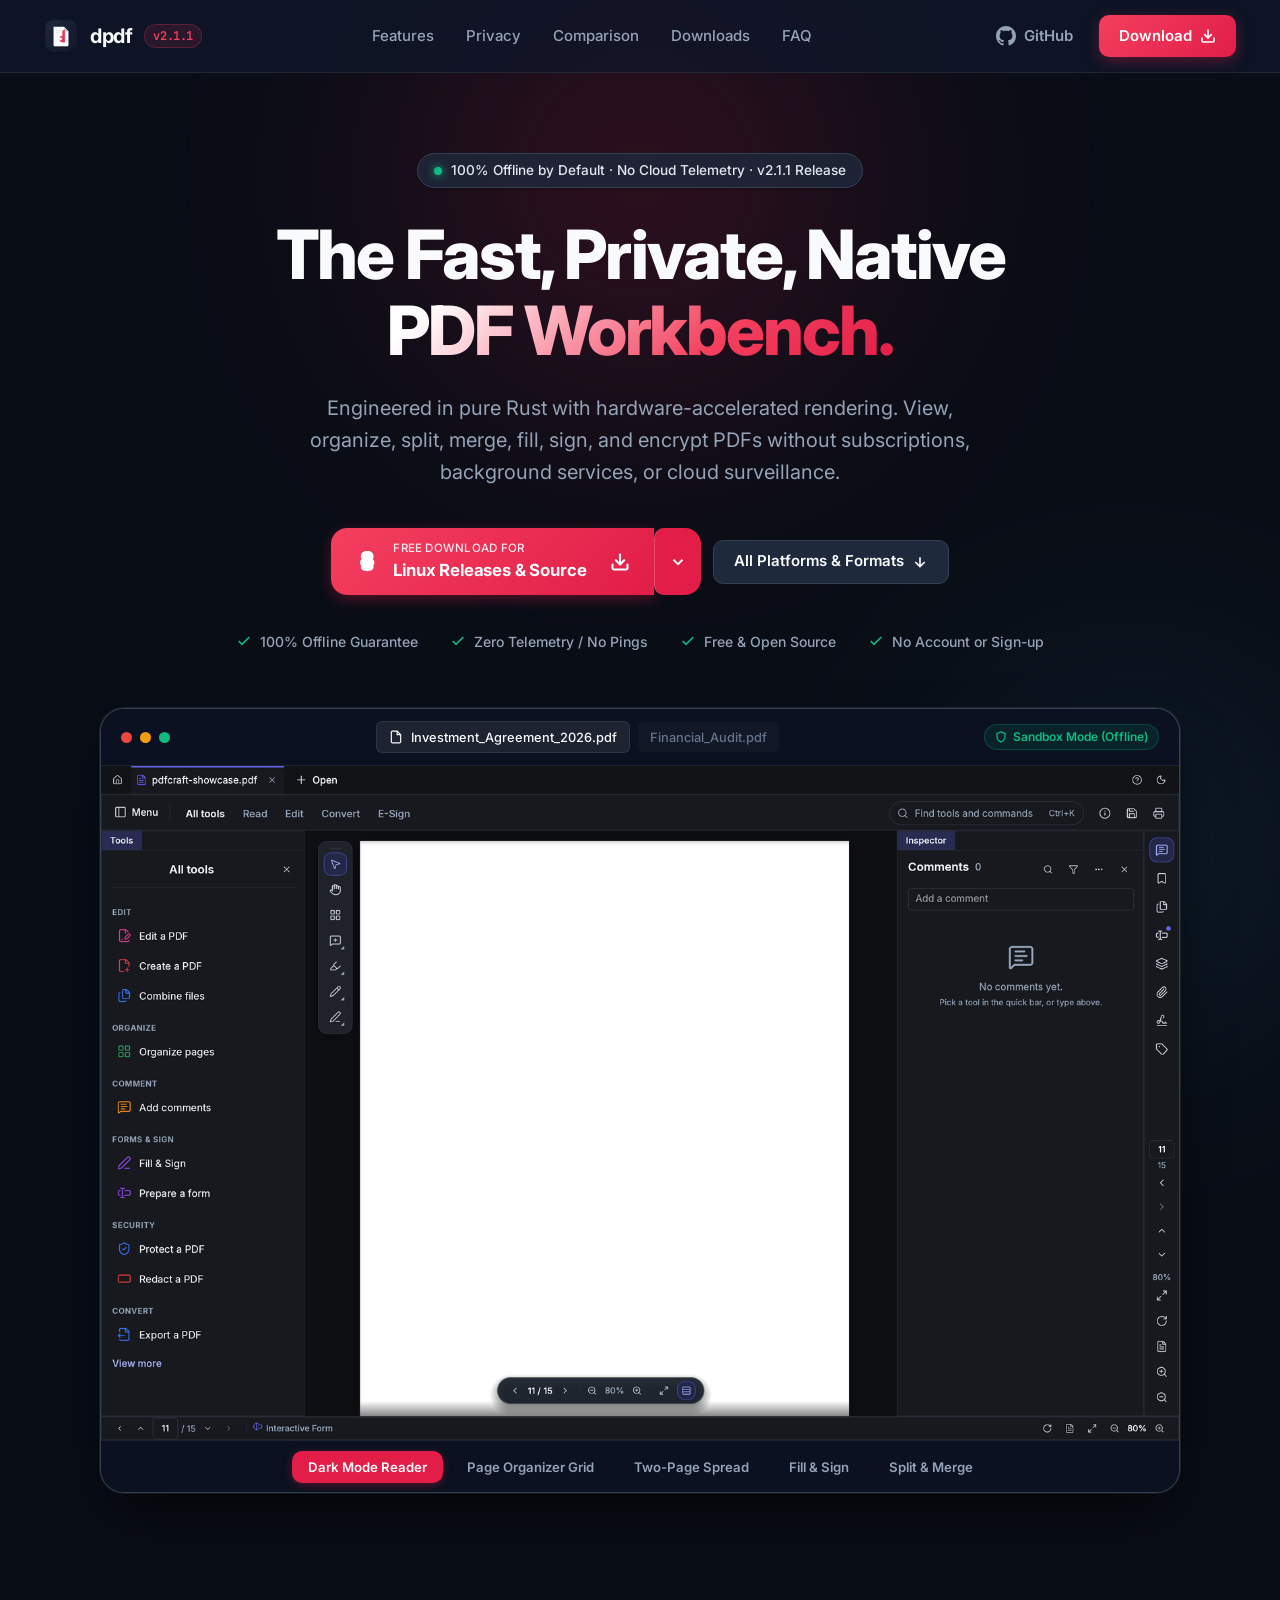
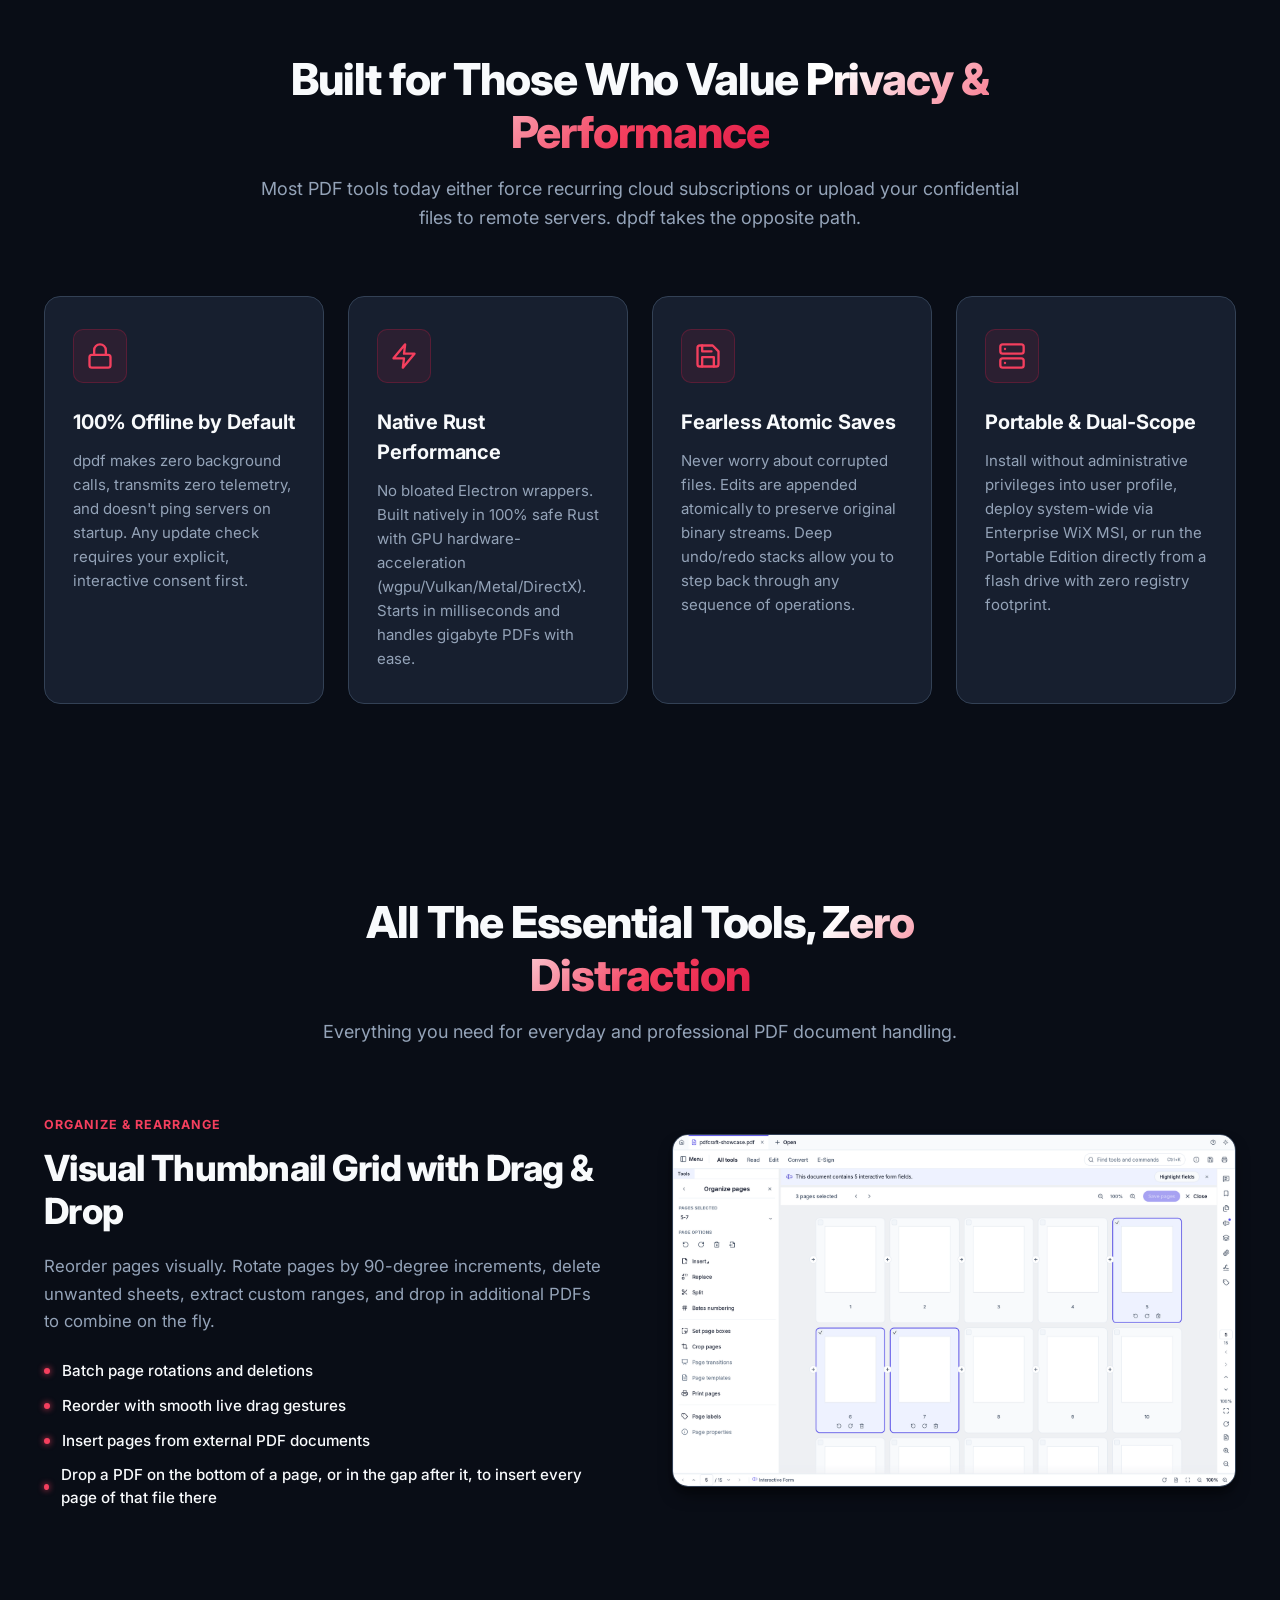
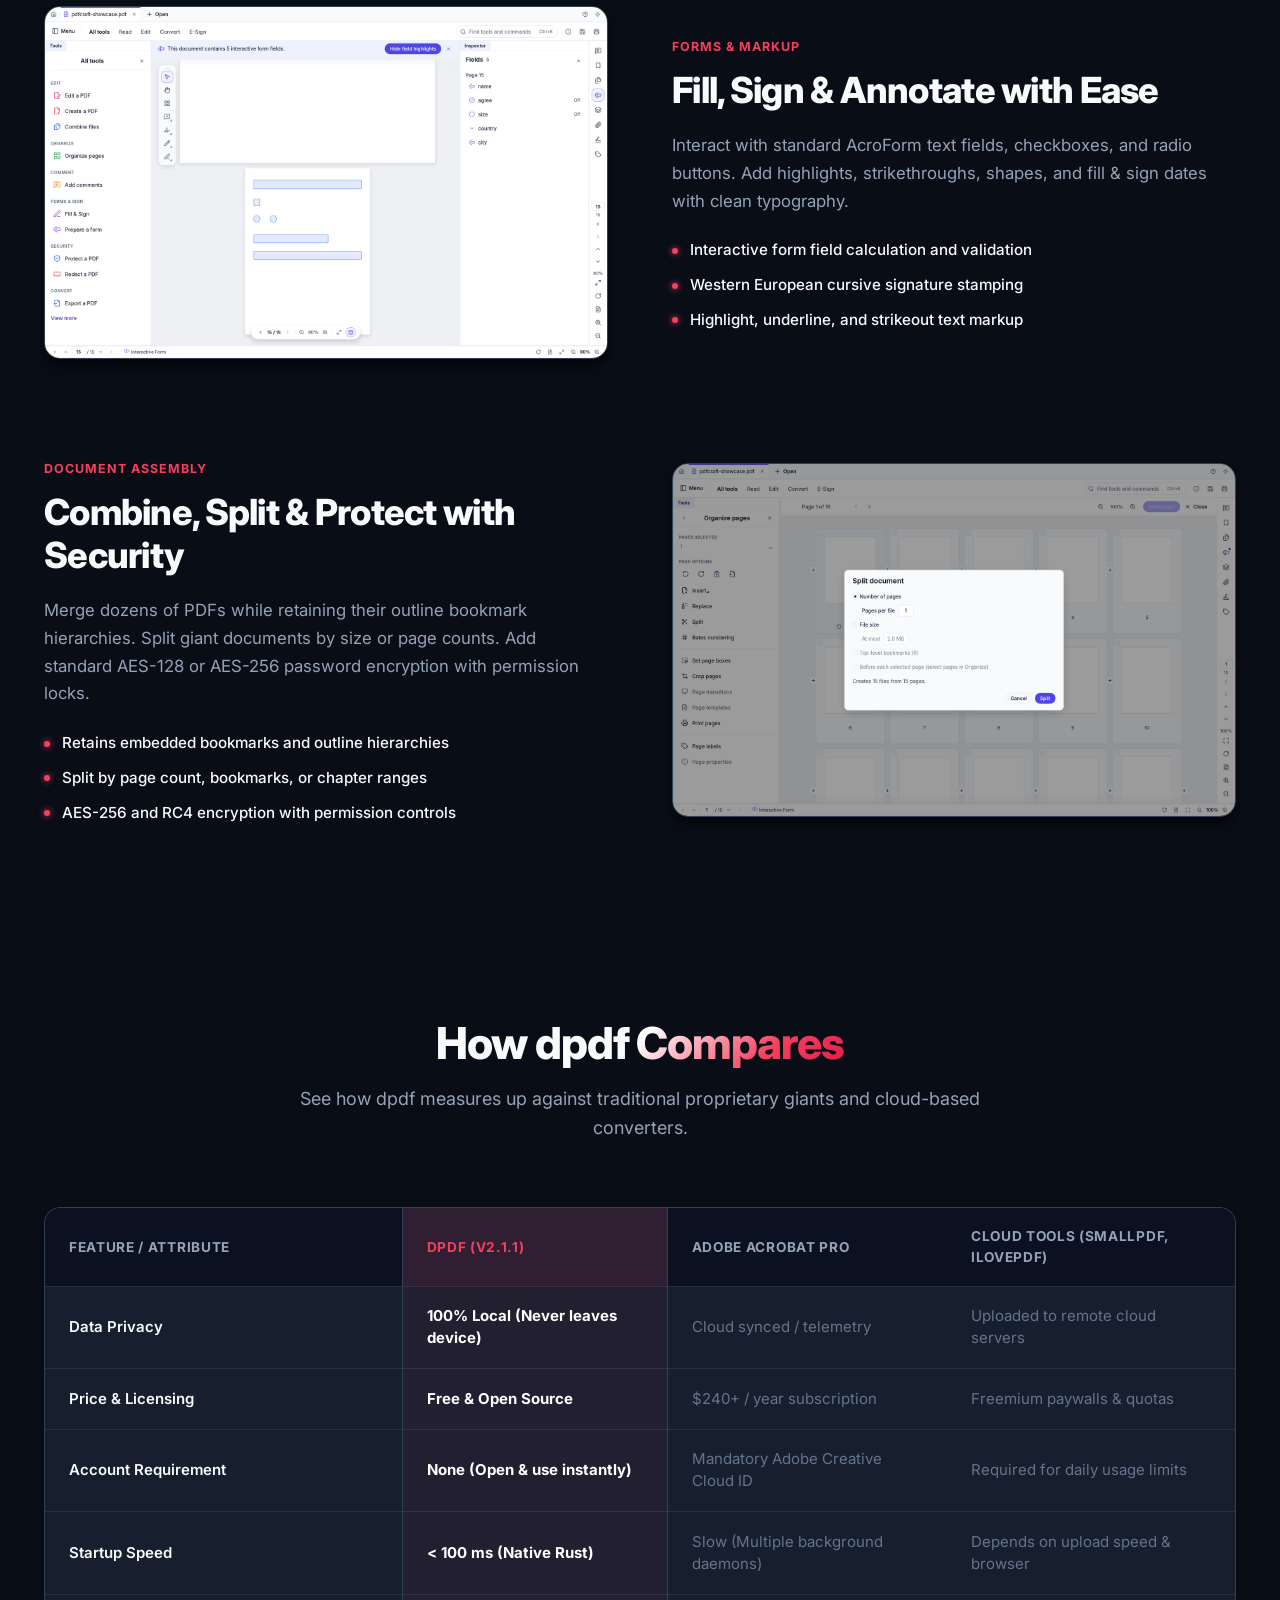
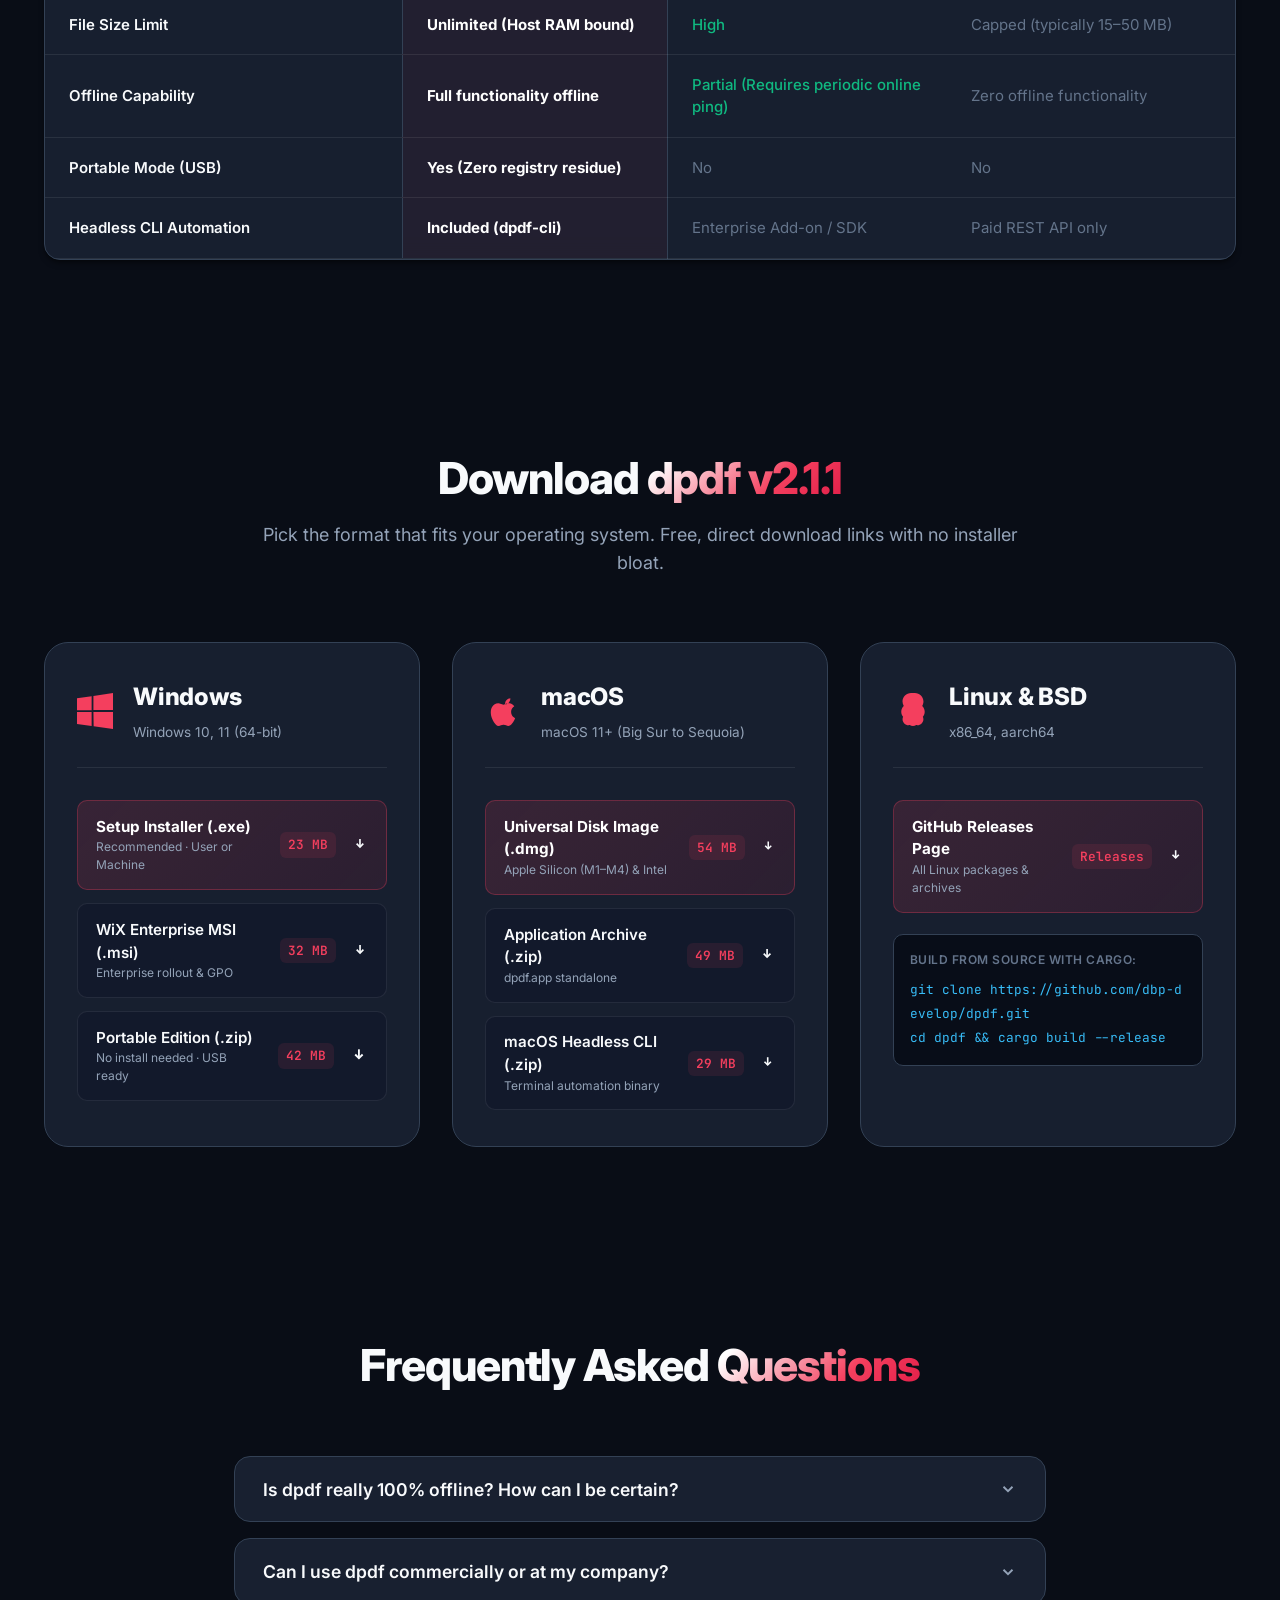
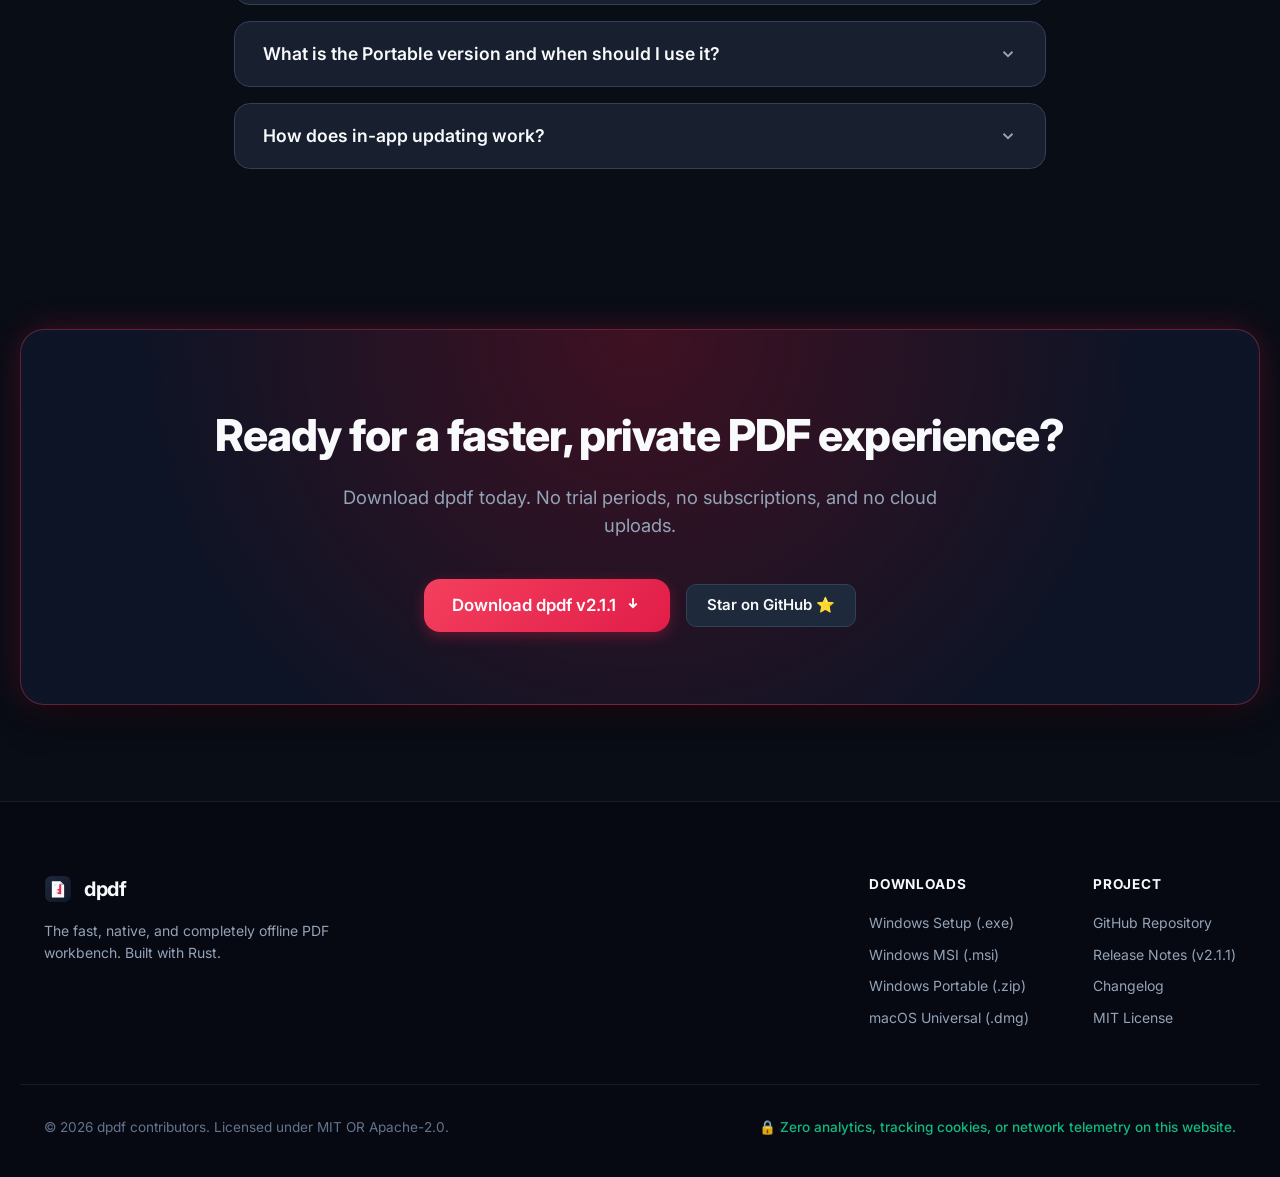
==== commit b733b6d7: "chore(release): bump version to 2.1.1 Ship the OCR models and the embedded craft-fonts faces, and ac" ====
--- a/website/index.html
+++ b/website/index.html
@@ -36,7 +36,7 @@
       <a href="#" class="brand-logo" aria-label="dpdf home">
         <img src="assets/dpdf-icon.svg" alt="dpdf mark" width="34" height="34" class="logo-mark">
         <span class="logo-text">dpdf</span>
-        <span class="version-tag">v2.1.0</span>
+        <span class="version-tag">v2.1.1</span>
       </a>
 
       <nav class="nav-links">
@@ -71,7 +71,7 @@
     <div class="container hero-content">
       <div class="badge-pill">
         <span class="badge-dot"></span>
-        <span>100% Offline by Default · No Cloud Telemetry · v2.1.0 Release</span>
+        <span>100% Offline by Default · No Cloud Telemetry · v2.1.1 Release</span>
       </div>
 
       <h1 class="hero-title">
@@ -86,7 +86,7 @@
       <!-- Smart Detected Download CTA -->
       <div class="hero-cta-container">
         <div class="primary-download-group">
-          <a href="https://github.com/dbp-develop/dpdf/releases/download/v2.1.0/dpdf-2.1.0-setup.exe" id="main-download-btn" class="btn btn-hero btn-primary">
+          <a href="https://github.com/dbp-develop/dpdf/releases/download/v2.1.1/dpdf-2.1.1-setup.exe" id="main-download-btn" class="btn btn-hero btn-primary">
             <div class="btn-icon-wrapper" id="btn-os-icon">
               <!-- Default Windows icon -->
               <svg width="22" height="22" viewBox="0 0 24 24" fill="currentColor">
@@ -114,26 +114,26 @@
           <!-- Dropdown menu -->
           <div class="platform-dropdown-menu" id="platform-dropdown">
             <div class="dropdown-header">Windows (64-bit)</div>
-            <a href="https://github.com/dbp-develop/dpdf/releases/download/v2.1.0/dpdf-2.1.0-setup.exe" class="dropdown-item">
+            <a href="https://github.com/dbp-develop/dpdf/releases/download/v2.1.1/dpdf-2.1.1-setup.exe" class="dropdown-item">
               <span class="item-title">Setup Installer (.exe)</span>
               <span class="item-desc">User & Machine UAC options · 23 MB</span>
             </a>
-            <a href="https://github.com/dbp-develop/dpdf/releases/download/v2.1.0/dpdf-2.1.0-windows-x64.msi" class="dropdown-item">
+            <a href="https://github.com/dbp-develop/dpdf/releases/download/v2.1.1/dpdf-2.1.1-windows-x64.msi" class="dropdown-item">
               <span class="item-title">WiX Enterprise Package (.msi)</span>
               <span class="item-desc">Enterprise deployment & associations · 32 MB</span>
             </a>
-            <a href="https://github.com/dbp-develop/dpdf/releases/download/v2.1.0/dpdf-2.1.0-windows-x64-portable.zip" class="dropdown-item">
+            <a href="https://github.com/dbp-develop/dpdf/releases/download/v2.1.1/dpdf-2.1.1-windows-x64-portable.zip" class="dropdown-item">
               <span class="item-title">Portable Edition (.zip)</span>
               <span class="item-desc">Zero-install standalone (USB ready) · 42 MB</span>
             </a>
 
             <div class="dropdown-divider"></div>
             <div class="dropdown-header">macOS (Universal)</div>
-            <a href="https://github.com/dbp-develop/dpdf/releases/download/v2.1.0/dpdf-2.1.0-macos-universal.dmg" class="dropdown-item">
+            <a href="https://github.com/dbp-develop/dpdf/releases/download/v2.1.1/dpdf-2.1.1-macos-universal.dmg" class="dropdown-item">
               <span class="item-title">Apple Silicon & Intel (.dmg)</span>
               <span class="item-desc">Drag to Applications disk image · 54 MB</span>
             </a>
-            <a href="https://github.com/dbp-develop/dpdf/releases/download/v2.1.0/dpdf-2.1.0-macos-universal.zip" class="dropdown-item">
+            <a href="https://github.com/dbp-develop/dpdf/releases/download/v2.1.1/dpdf-2.1.1-macos-universal.zip" class="dropdown-item">
               <span class="item-title">macOS App Archive (.zip)</span>
               <span class="item-desc">Universal dpdf.app bundle · 49 MB</span>
             </a>
@@ -144,7 +144,7 @@
               <span class="item-title">Linux Releases & Source</span>
               <span class="item-desc">Tarball, AppImage, and source packages</span>
             </a>
-            <a href="https://github.com/dbp-develop/dpdf/releases/download/v2.1.0/dpdf-cli-2.1.0-macos-universal.zip" class="dropdown-item">
+            <a href="https://github.com/dbp-develop/dpdf/releases/download/v2.1.1/dpdf-cli-2.1.1-macos-universal.zip" class="dropdown-item">
               <span class="item-title">Headless CLI (dpdf-cli)</span>
               <span class="item-desc">For batch scripts, CI/CD, and terminals</span>
             </a>
@@ -203,16 +203,16 @@
         </div>
 
         <div class="window-viewport">
-          <img src="assets/pdfcraft-dark.png?v=2.1.0" id="preview-img" alt="dpdf desktop application preview" loading="eager">
+          <img src="assets/pdfcraft-dark.png?v=2.1.1" id="preview-img" alt="dpdf desktop application preview" loading="eager">
         </div>
 
         <!-- Interactive preview switchers -->
         <div class="preview-tabs">
-          <button class="preview-tab active" data-src="assets/pdfcraft-dark.png?v=2.1.0">Dark Mode Reader</button>
-          <button class="preview-tab" data-src="assets/pdfcraft-organize.png?v=2.1.0">Page Organizer Grid</button>
-          <button class="preview-tab" data-src="assets/pdfcraft-viewer.png?v=2.1.0">Two-Page Spread</button>
-          <button class="preview-tab" data-src="assets/pdfcraft-forms.png?v=2.1.0">Fill & Sign</button>
-          <button class="preview-tab" data-src="assets/pdfcraft-split.png?v=2.1.0">Split & Merge</button>
+          <button class="preview-tab active" data-src="assets/pdfcraft-dark.png?v=2.1.1">Dark Mode Reader</button>
+          <button class="preview-tab" data-src="assets/pdfcraft-organize.png?v=2.1.1">Page Organizer Grid</button>
+          <button class="preview-tab" data-src="assets/pdfcraft-viewer.png?v=2.1.1">Two-Page Spread</button>
+          <button class="preview-tab" data-src="assets/pdfcraft-forms.png?v=2.1.1">Fill & Sign</button>
+          <button class="preview-tab" data-src="assets/pdfcraft-split.png?v=2.1.1">Split & Merge</button>
         </div>
       </div>
     </div>
@@ -309,7 +309,7 @@
             </ul>
           </div>
           <div class="feature-media">
-            <img src="assets/pdfcraft-organize.png?v=2.1.0" alt="dpdf organize pages tool" loading="lazy">
+            <img src="assets/pdfcraft-organize.png?v=2.1.1" alt="dpdf organize pages tool" loading="lazy">
           </div>
         </div>
 
@@ -328,7 +328,7 @@
             </ul>
           </div>
           <div class="feature-media">
-            <img src="assets/pdfcraft-forms.png?v=2.1.0" alt="dpdf form filling and annotation" loading="lazy">
+            <img src="assets/pdfcraft-forms.png?v=2.1.1" alt="dpdf form filling and annotation" loading="lazy">
           </div>
         </div>
 
@@ -347,7 +347,7 @@
             </ul>
           </div>
           <div class="feature-media">
-            <img src="assets/pdfcraft-split.png?v=2.1.0" alt="dpdf split and combine PDFs" loading="lazy">
+            <img src="assets/pdfcraft-split.png?v=2.1.1" alt="dpdf split and combine PDFs" loading="lazy">
           </div>
         </div>
       </div>
@@ -367,7 +367,7 @@
           <thead>
             <tr>
               <th class="table-col-feature">Feature / Attribute</th>
-              <th class="table-col-dpdf highlight">dpdf (v2.1.0)</th>
+              <th class="table-col-dpdf highlight">dpdf (v2.1.1)</th>
               <th class="table-col-other">Adobe Acrobat Pro</th>
               <th class="table-col-other">Cloud Tools (Smallpdf, ILovePDF)</th>
             </tr>
@@ -431,7 +431,7 @@
   <section class="section downloads-section" id="downloads">
     <div class="container">
       <div class="section-header">
-        <h2 class="section-title">Download <span class="text-gradient">dpdf v2.1.0</span></h2>
+        <h2 class="section-title">Download <span class="text-gradient">dpdf v2.1.1</span></h2>
         <p class="section-subtitle">Pick the format that fits your operating system. Free, direct download links with no installer bloat.</p>
       </div>
 
@@ -449,7 +449,7 @@
           </div>
 
           <div class="download-options-list">
-            <a href="https://github.com/dbp-develop/dpdf/releases/download/v2.1.0/dpdf-2.1.0-setup.exe" class="download-link-row primary-link">
+            <a href="https://github.com/dbp-develop/dpdf/releases/download/v2.1.1/dpdf-2.1.1-setup.exe" class="download-link-row primary-link">
               <div class="link-meta">
                 <span class="link-name">Setup Installer (.exe)</span>
                 <span class="link-tag">Recommended · User or Machine</span>
@@ -458,7 +458,7 @@
               <svg width="18" height="18" viewBox="0 0 24 24" fill="none" stroke="currentColor" stroke-width="2.5"><polyline points="7 10 12 15 17 10"/><line x1="12" y1="15" x2="12" y2="3"/></svg>
             </a>
 
-            <a href="https://github.com/dbp-develop/dpdf/releases/download/v2.1.0/dpdf-2.1.0-windows-x64.msi" class="download-link-row">
+            <a href="https://github.com/dbp-develop/dpdf/releases/download/v2.1.1/dpdf-2.1.1-windows-x64.msi" class="download-link-row">
               <div class="link-meta">
                 <span class="link-name">WiX Enterprise MSI (.msi)</span>
                 <span class="link-tag">Enterprise rollout & GPO</span>
@@ -467,7 +467,7 @@
               <svg width="18" height="18" viewBox="0 0 24 24" fill="none" stroke="currentColor" stroke-width="2.5"><polyline points="7 10 12 15 17 10"/><line x1="12" y1="15" x2="12" y2="3"/></svg>
             </a>
 
-            <a href="https://github.com/dbp-develop/dpdf/releases/download/v2.1.0/dpdf-2.1.0-windows-x64-portable.zip" class="download-link-row">
+            <a href="https://github.com/dbp-develop/dpdf/releases/download/v2.1.1/dpdf-2.1.1-windows-x64-portable.zip" class="download-link-row">
               <div class="link-meta">
                 <span class="link-name">Portable Edition (.zip)</span>
                 <span class="link-tag">No install needed · USB ready</span>
@@ -491,7 +491,7 @@
           </div>
 
           <div class="download-options-list">
-            <a href="https://github.com/dbp-develop/dpdf/releases/download/v2.1.0/dpdf-2.1.0-macos-universal.dmg" class="download-link-row primary-link">
+            <a href="https://github.com/dbp-develop/dpdf/releases/download/v2.1.1/dpdf-2.1.1-macos-universal.dmg" class="download-link-row primary-link">
               <div class="link-meta">
                 <span class="link-name">Universal Disk Image (.dmg)</span>
                 <span class="link-tag">Apple Silicon (M1–M4) & Intel</span>
@@ -500,7 +500,7 @@
               <svg width="18" height="18" viewBox="0 0 24 24" fill="none" stroke="currentColor" stroke-width="2.5"><polyline points="7 10 12 15 17 10"/><line x1="12" y1="15" x2="12" y2="3"/></svg>
             </a>
 
-            <a href="https://github.com/dbp-develop/dpdf/releases/download/v2.1.0/dpdf-2.1.0-macos-universal.zip" class="download-link-row">
+            <a href="https://github.com/dbp-develop/dpdf/releases/download/v2.1.1/dpdf-2.1.1-macos-universal.zip" class="download-link-row">
               <div class="link-meta">
                 <span class="link-name">Application Archive (.zip)</span>
                 <span class="link-tag">dpdf.app standalone</span>
@@ -509,7 +509,7 @@
               <svg width="18" height="18" viewBox="0 0 24 24" fill="none" stroke="currentColor" stroke-width="2.5"><polyline points="7 10 12 15 17 10"/><line x1="12" y1="15" x2="12" y2="3"/></svg>
             </a>
 
-            <a href="https://github.com/dbp-develop/dpdf/releases/download/v2.1.0/dpdf-cli-2.1.0-macos-universal.zip" class="download-link-row">
+            <a href="https://github.com/dbp-develop/dpdf/releases/download/v2.1.1/dpdf-cli-2.1.1-macos-universal.zip" class="download-link-row">
               <div class="link-meta">
                 <span class="link-name">macOS Headless CLI (.zip)</span>
                 <span class="link-tag">Terminal automation binary</span>
@@ -610,7 +610,7 @@
       <p class="cta-subtitle">Download dpdf today. No trial periods, no subscriptions, and no cloud uploads.</p>
       <div class="cta-actions">
         <a href="#downloads" class="btn btn-hero btn-primary">
-          <span>Download dpdf v2.1.0</span>
+          <span>Download dpdf v2.1.1</span>
           <svg width="18" height="18" viewBox="0 0 24 24" fill="none" stroke="currentColor" stroke-width="2.5"><polyline points="7 10 12 15 17 10"/><line x1="12" y1="15" x2="12" y2="3"/></svg>
         </a>
         <a href="https://github.com/dbp-develop/dpdf" target="_blank" rel="noopener noreferrer" class="btn btn-secondary">
@@ -634,16 +634,16 @@
       <div class="footer-links-group">
         <div class="footer-col">
           <h4>Downloads</h4>
-          <a href="https://github.com/dbp-develop/dpdf/releases/download/v2.1.0/dpdf-2.1.0-setup.exe">Windows Setup (.exe)</a>
-          <a href="https://github.com/dbp-develop/dpdf/releases/download/v2.1.0/dpdf-2.1.0-windows-x64.msi">Windows MSI (.msi)</a>
-          <a href="https://github.com/dbp-develop/dpdf/releases/download/v2.1.0/dpdf-2.1.0-windows-x64-portable.zip">Windows Portable (.zip)</a>
-          <a href="https://github.com/dbp-develop/dpdf/releases/download/v2.1.0/dpdf-2.1.0-macos-universal.dmg">macOS Universal (.dmg)</a>
+          <a href="https://github.com/dbp-develop/dpdf/releases/download/v2.1.1/dpdf-2.1.1-setup.exe">Windows Setup (.exe)</a>
+          <a href="https://github.com/dbp-develop/dpdf/releases/download/v2.1.1/dpdf-2.1.1-windows-x64.msi">Windows MSI (.msi)</a>
+          <a href="https://github.com/dbp-develop/dpdf/releases/download/v2.1.1/dpdf-2.1.1-windows-x64-portable.zip">Windows Portable (.zip)</a>
+          <a href="https://github.com/dbp-develop/dpdf/releases/download/v2.1.1/dpdf-2.1.1-macos-universal.dmg">macOS Universal (.dmg)</a>
         </div>
 
         <div class="footer-col">
           <h4>Project</h4>
           <a href="https://github.com/dbp-develop/dpdf" target="_blank" rel="noopener noreferrer">GitHub Repository</a>
-          <a href="https://github.com/dbp-develop/dpdf/releases/tag/v2.1.0" target="_blank" rel="noopener noreferrer">Release Notes (v2.1.0)</a>
+          <a href="https://github.com/dbp-develop/dpdf/releases/tag/v2.1.1" target="_blank" rel="noopener noreferrer">Release Notes (v2.1.1)</a>
           <a href="https://github.com/dbp-develop/dpdf/blob/main/CHANGELOG.md" target="_blank" rel="noopener noreferrer">Changelog</a>
           <a href="https://github.com/dbp-develop/dpdf/blob/main/LICENSE-MIT" target="_blank" rel="noopener noreferrer">MIT License</a>
         </div>
